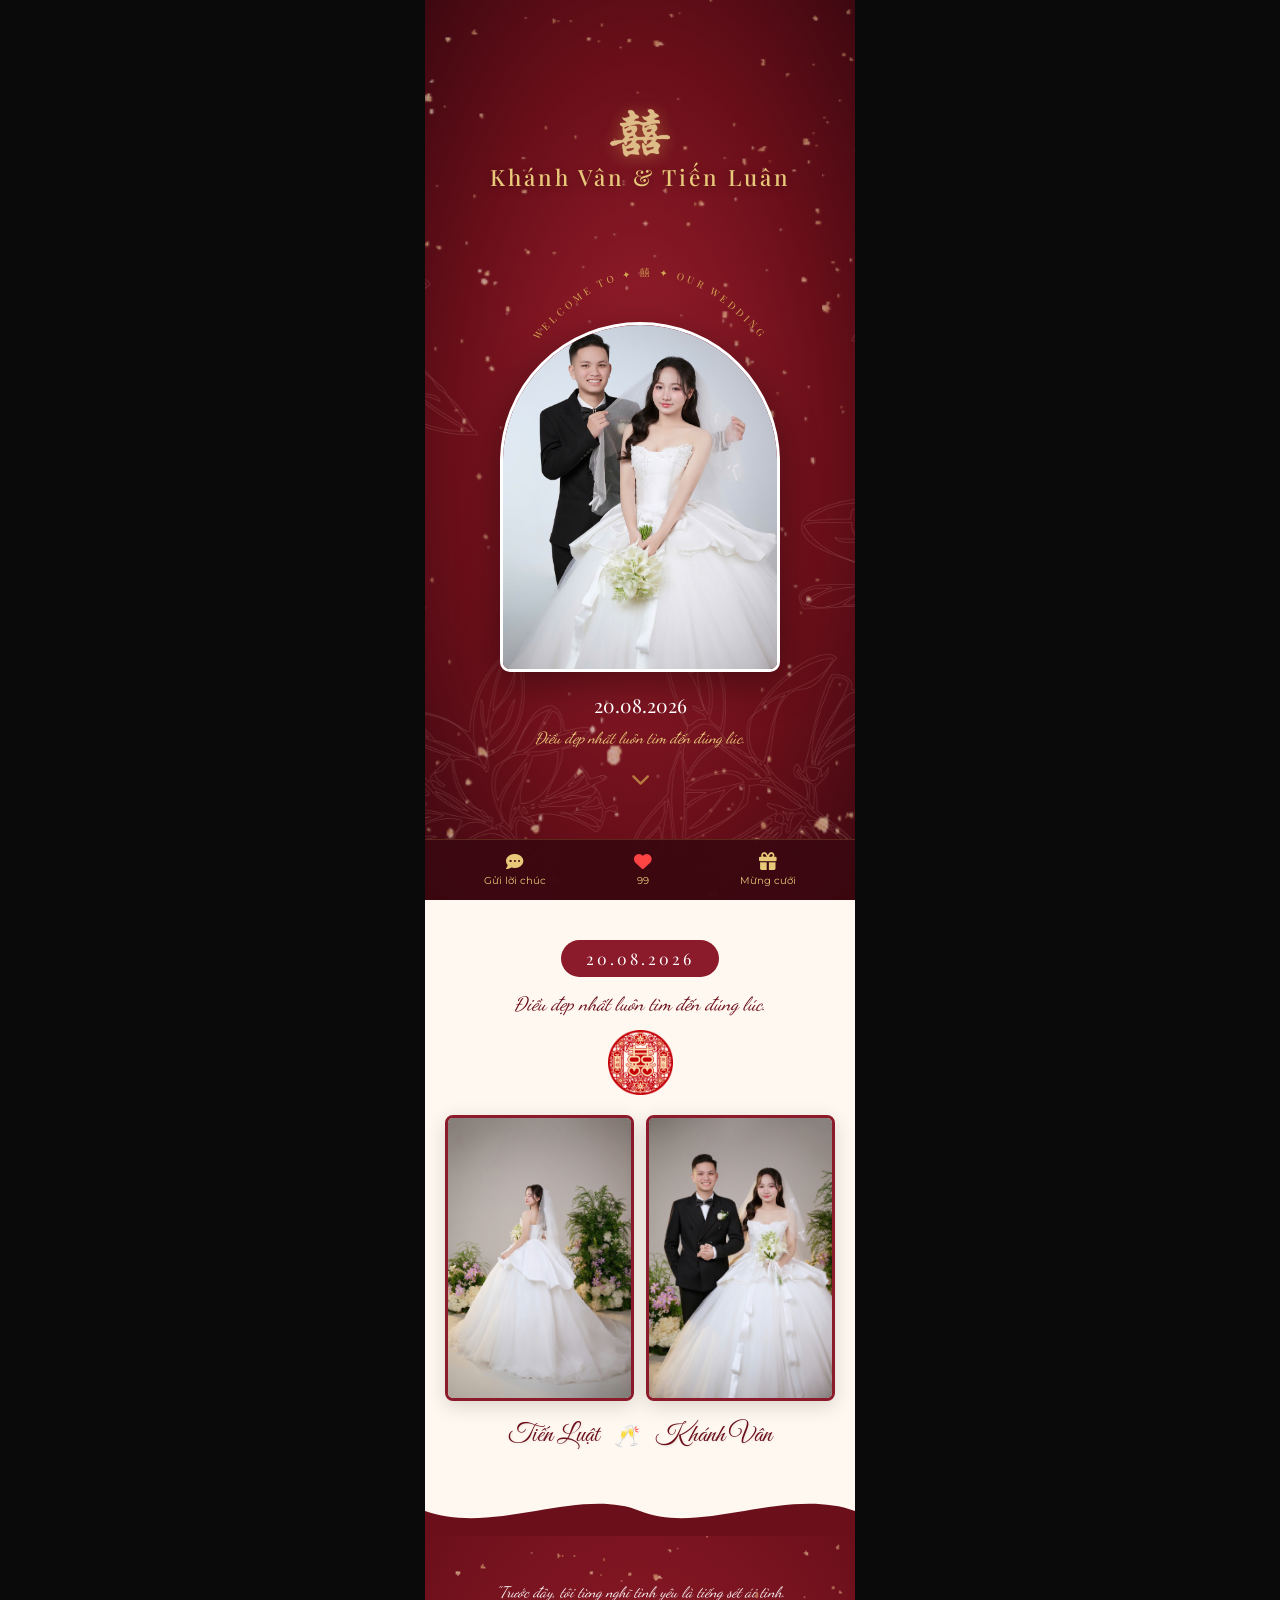
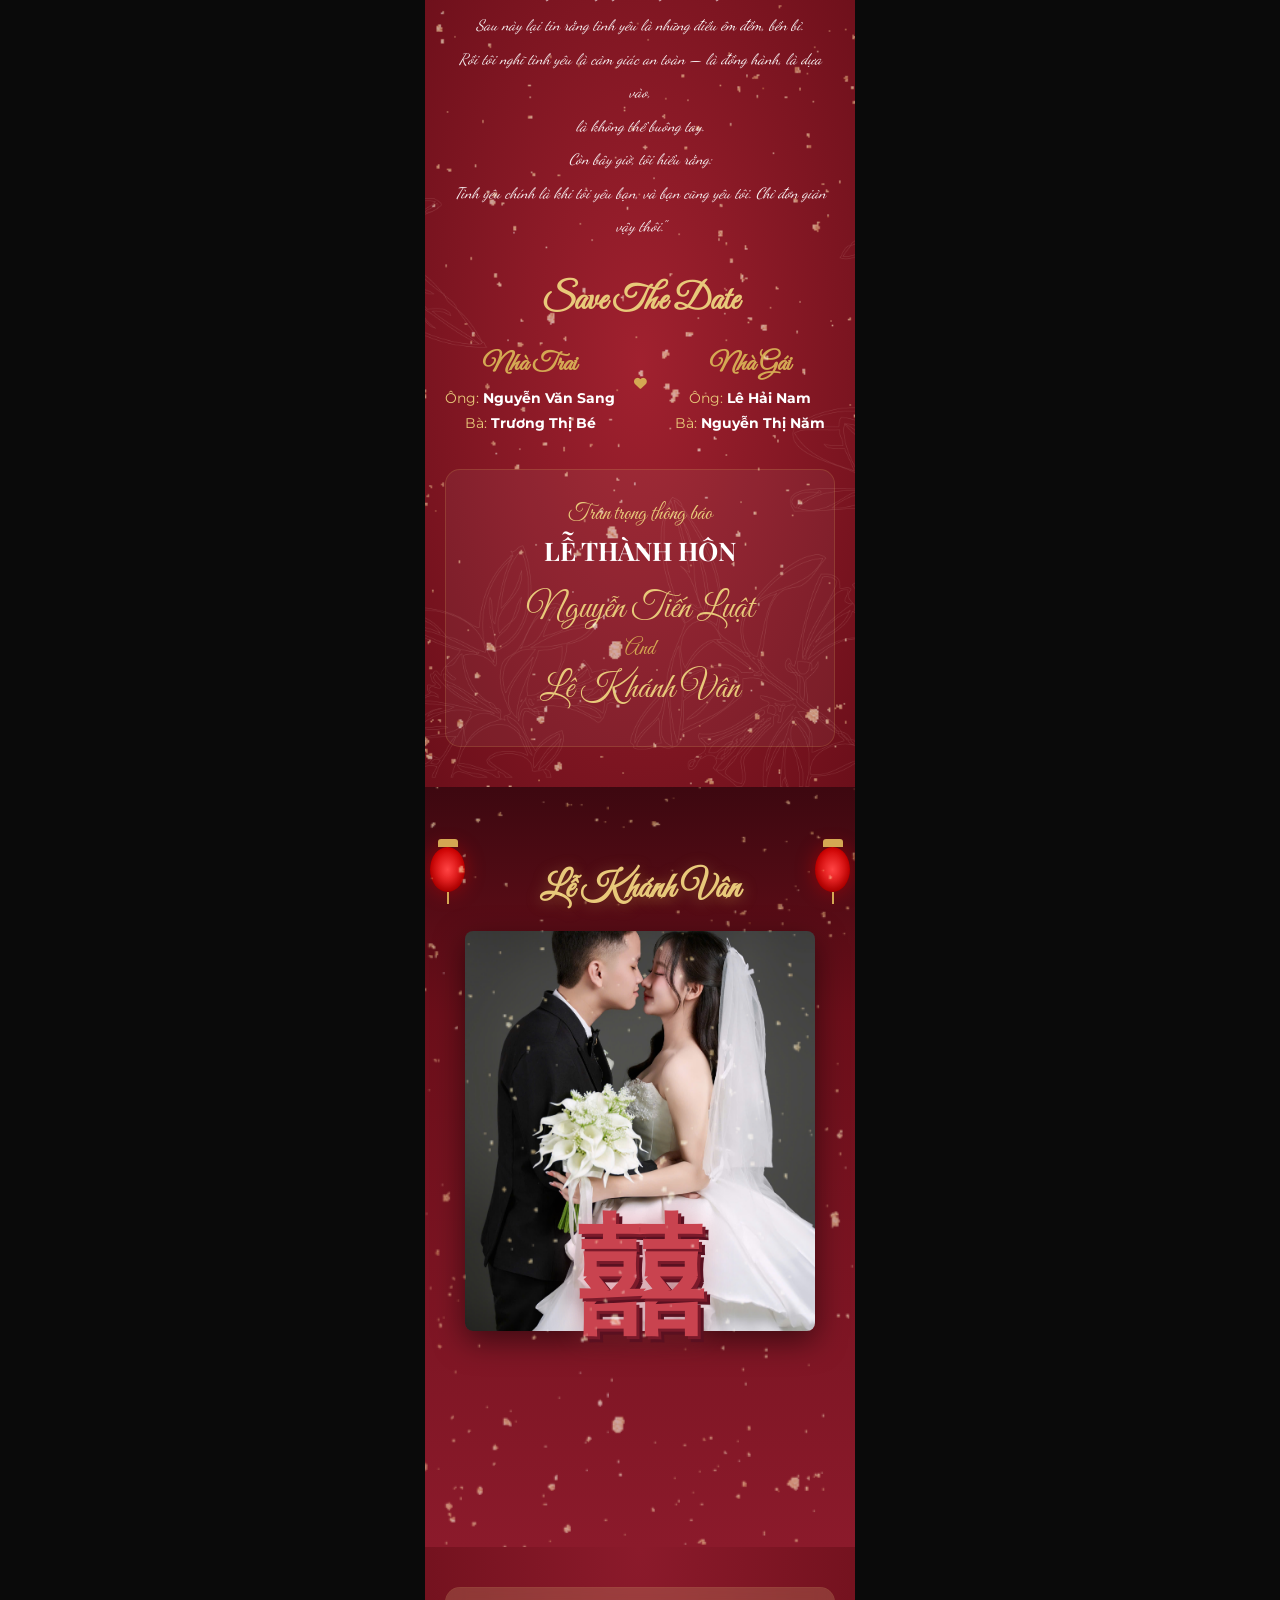
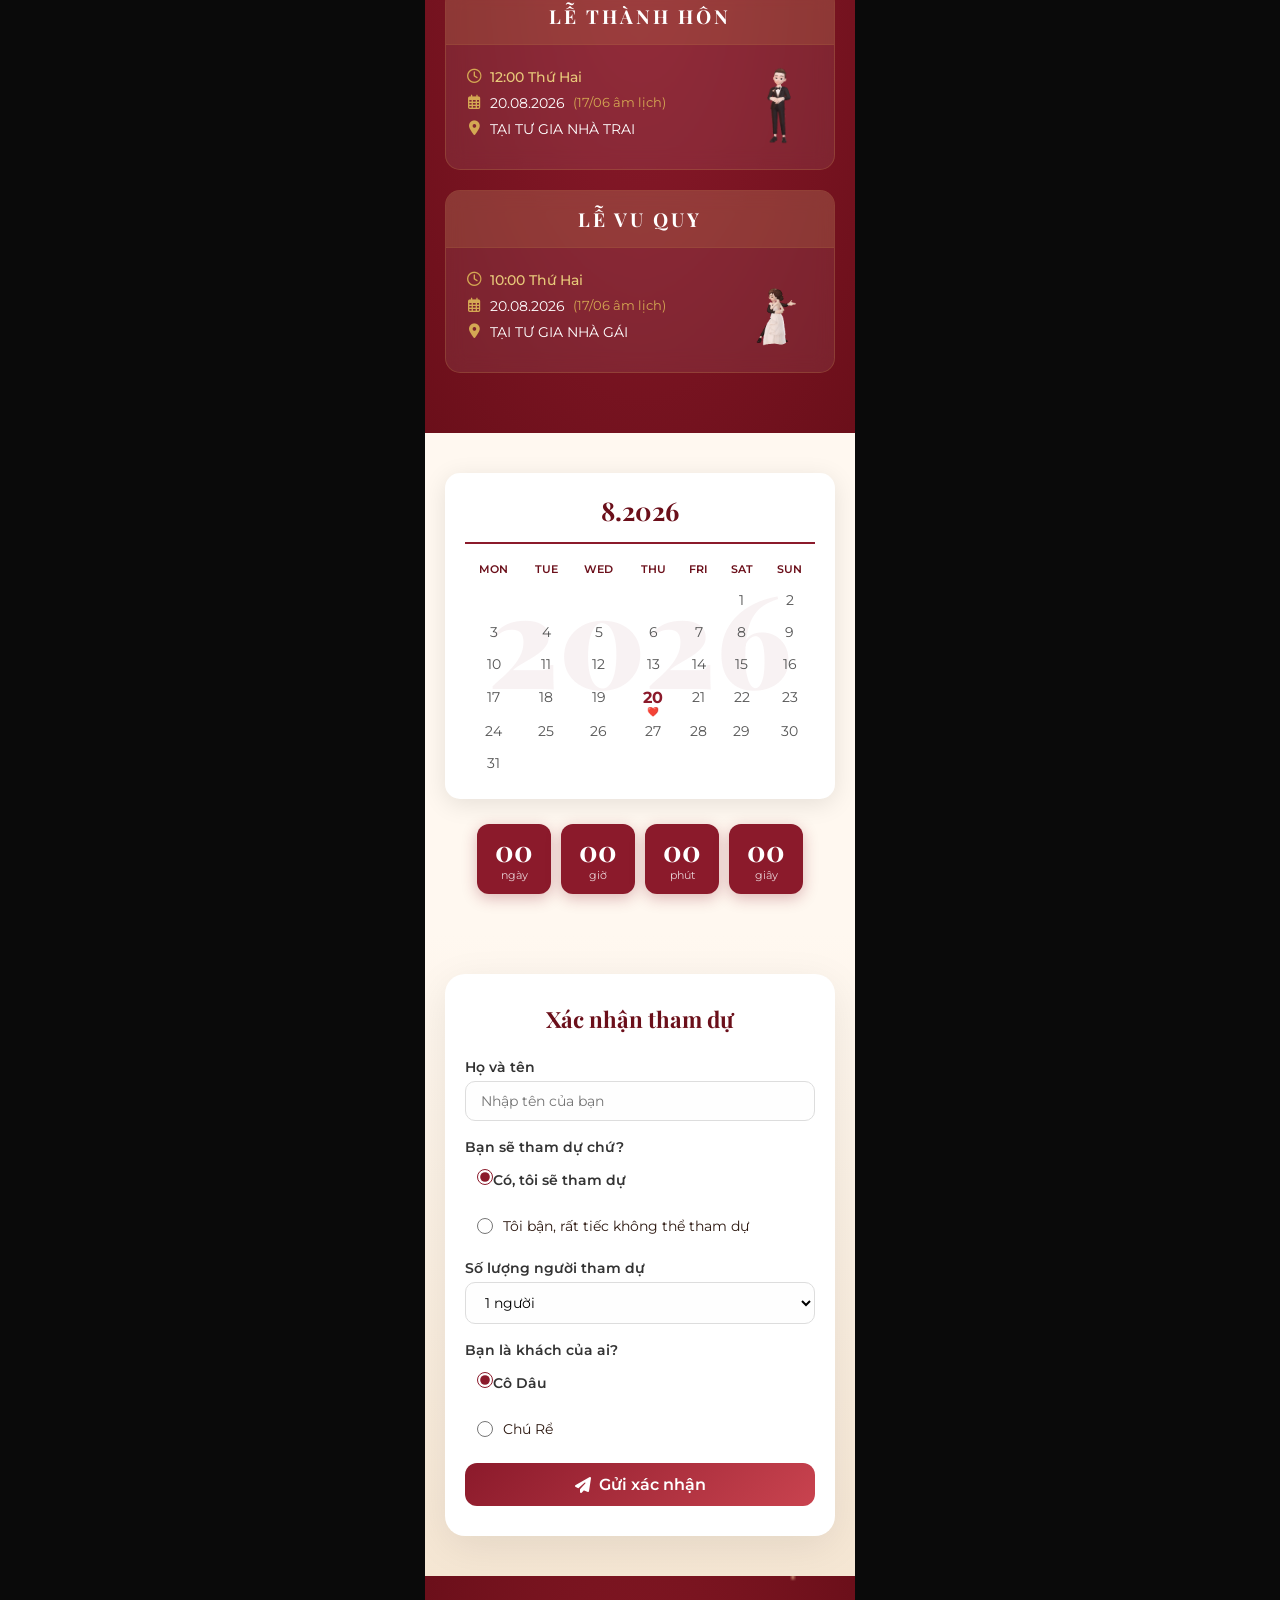
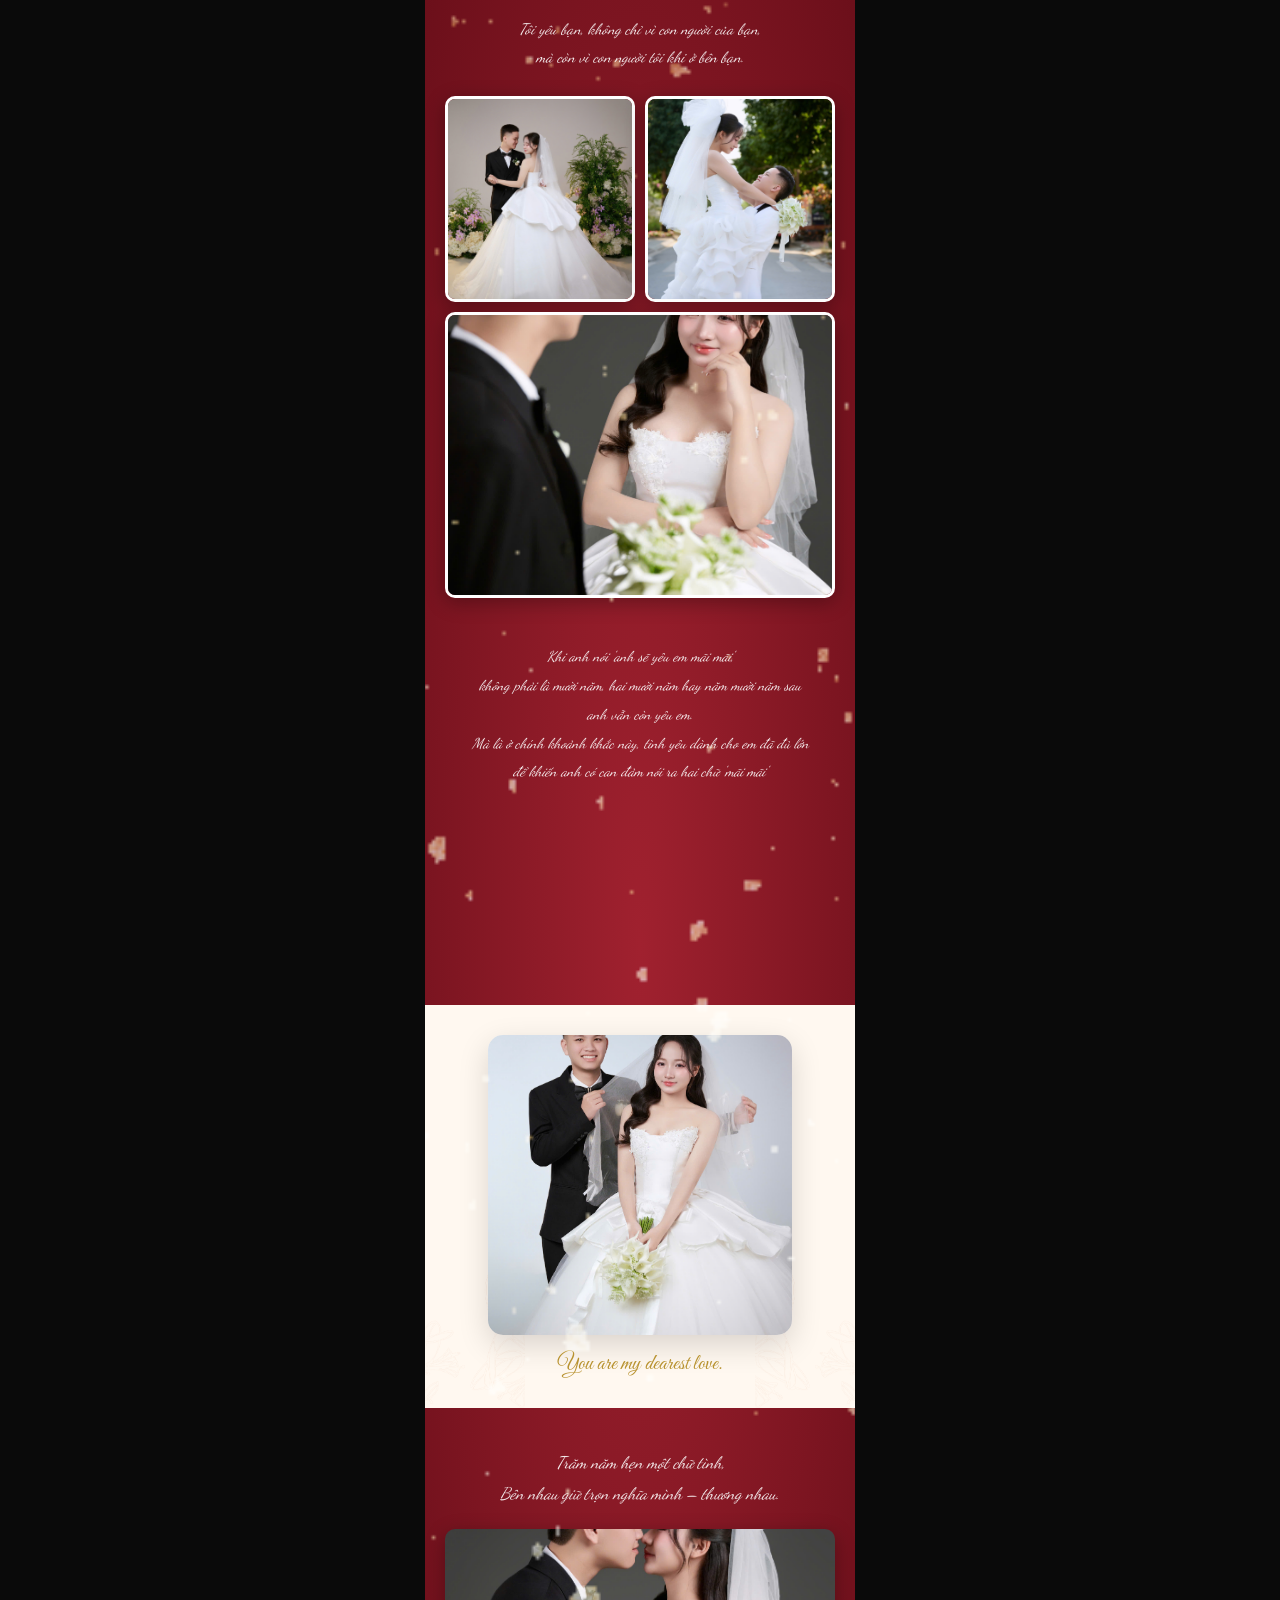
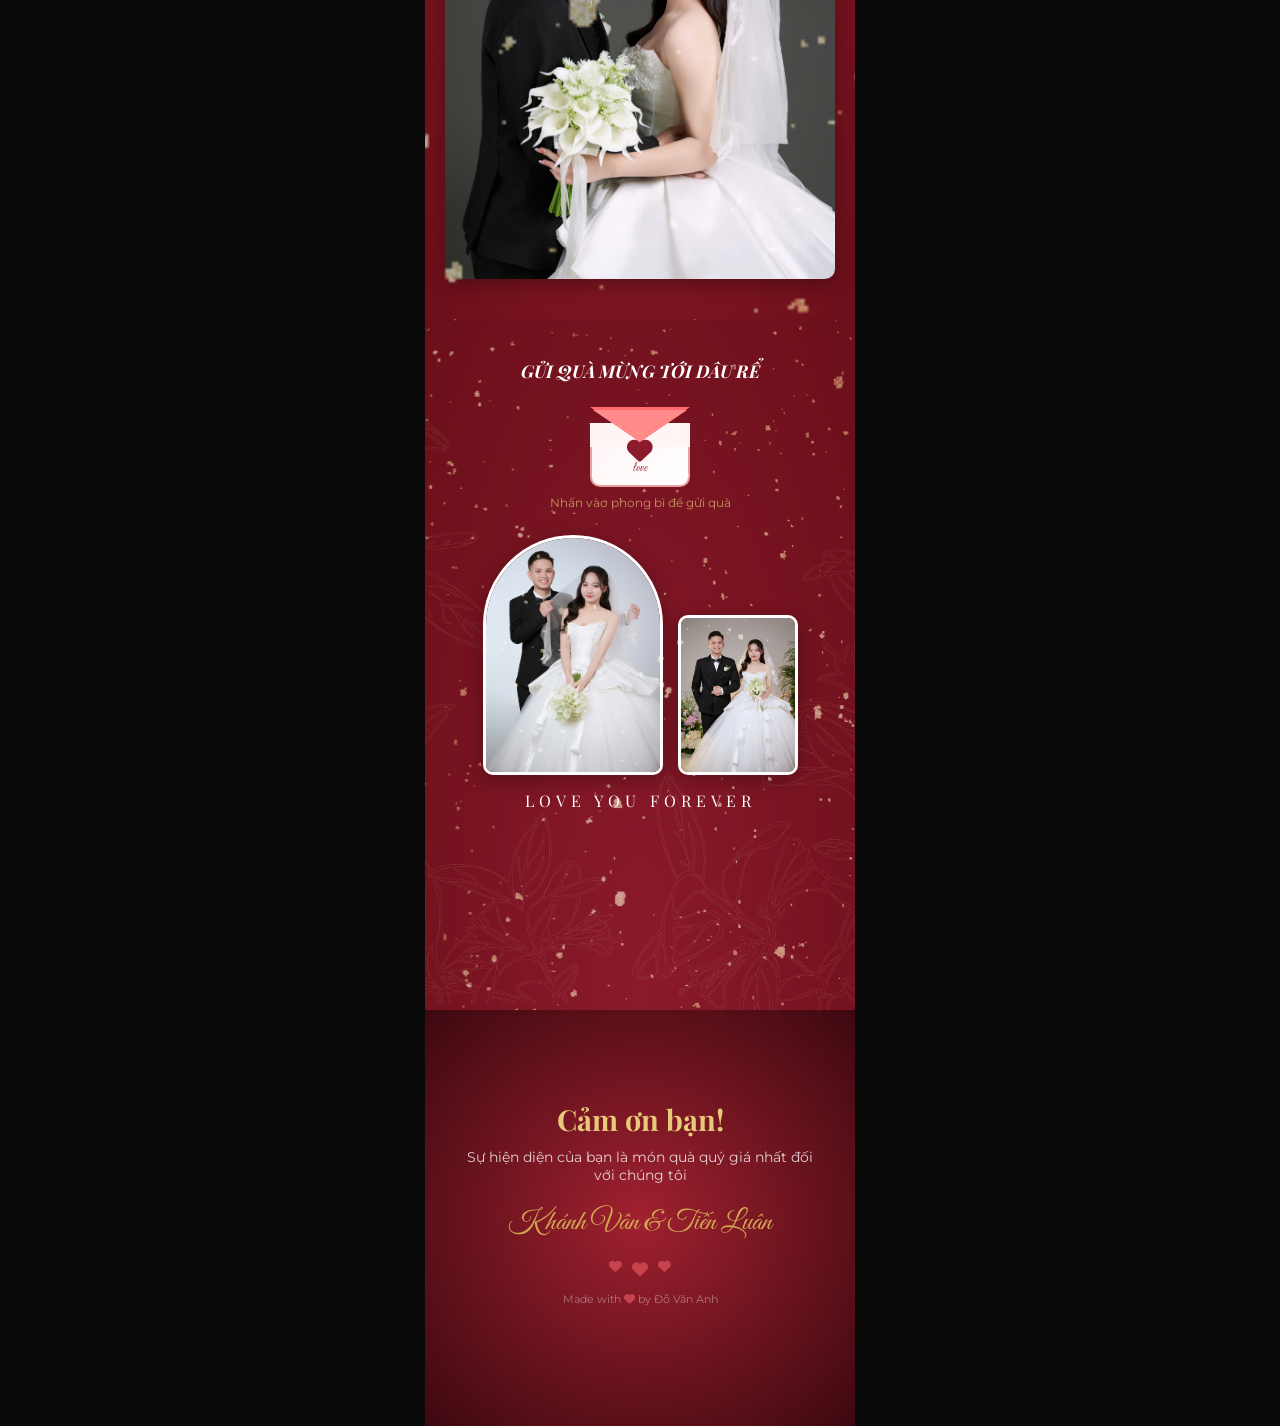
==== index.html @ 46479b36 "update mau moi" ====
<!DOCTYPE html>
<html lang="vi">
<head>
    <meta charset="UTF-8">
    <meta name="viewport" content="width=device-width, initial-scale=1.0, maximum-scale=1.0, user-scalable=no">
    <title>Thiệp Cưới Online - Khánh Vân & Tiến Luân | 20.08.2026</title>
    <meta name="description" content="Trân trọng kính mời bạn đến dự lễ cưới của Khánh Vân & Tiến Luân - 20.08.2026">
    
    <!-- Open Graph / Facebook, Zalo, Messenger -->
    <meta property="og:title" content="💒 Thiệp Cưới - Khánh Vân & Tiến Luân">
    <meta property="og:description" content="Trân trọng kính mời bạn đến dự lễ cưới của chúng tôi - 20.08.2026 ❤️">
    <meta property="og:image" content="https://anhazaz99.github.io/ThiepCuoiOnline/img/banner.jpg">
    <meta property="og:image:width" content="1200">
    <meta property="og:image:height" content="630">
    <meta property="og:type" content="website">
    <meta property="og:url" content="https://anhazaz99.github.io/ThiepCuoiOnline/">
    <meta property="og:locale" content="vi_VN">
    <meta property="og:site_name" content="Thiệp Cưới Online">
    <meta name="twitter:card" content="summary_large_image">
    <meta name="twitter:title" content="💒 Thiệp Cưới - Khánh Vân & Tiến Luân">
    <meta name="twitter:description" content="Trân trọng kính mời bạn đến dự lễ cưới của chúng tôi - 20.08.2026 ❤️">
    <meta name="twitter:image" content="https://anhazaz99.github.io/ThiepCuoiOnline/img/banner.jpg">
    <meta itemprop="name" content="💒 Thiệp Cưới - Khánh Vân & Tiến Luân">
    <meta itemprop="description" content="Trân trọng kính mời bạn đến dự lễ cưới của chúng tôi - 20.08.2026 ❤️">
    <meta itemprop="image" content="https://anhazaz99.github.io/ThiepCuoiOnline/img/banner.jpg">
    
    <!-- Google Fonts -->
    <link rel="preconnect" href="https://fonts.googleapis.com">
    <link rel="preconnect" href="https://fonts.gstatic.com" crossorigin>
    <link href="https://fonts.googleapis.com/css2?family=Great+Vibes&family=Playfair+Display:ital,wght@0,400;0,500;0,600;0,700;1,400&family=Montserrat:wght@300;400;500;600;700&family=Dancing+Script:wght@400;500;600;700&display=swap" rel="stylesheet">
    <link rel="stylesheet" href="https://cdnjs.cloudflare.com/ajax/libs/font-awesome/6.5.1/css/all.min.css">
    
    <link rel="stylesheet" href="style4.css">
</head>
<body>
    <!-- Snow / Gold Particles -->
    <div class="particles" id="particles"></div>
    <div class="floating-hearts" id="floatingHearts"></div>

    <!-- Live Wishes Stream -->
    <div class="wishes-stream" id="wishesStream">
        <button class="close-wishes" onclick="toggleWishesStream()"><i class="fas fa-times"></i></button>
        <div class="wishes-list" id="wishesList"></div>
    </div>

    <!-- ===== MAIN WRAPPER ===== -->
    <div class="invitation-wrapper">
        <div class="invitation-container" id="invitationContainer">

            <!-- ========== SECTION 1: COVER / HERO ========== -->
            <section class="section hero-section" id="heroSection">
                <!-- Real floral pattern background -->
                <img src="img/hoavan1.png" class="floral-bg floral-bg-hero" alt="">
                <!-- Snow overlay -->
                <img src="img/tuyetroi.gif" class="snow-gif-overlay" alt="">
                
                <div class="hero-content">
                    <!-- Chữ Hỷ vàng gold -->
                    <img src="img/chuhy1.png" class="hero-xi-icon" alt="囍">
                    <p class="couple-names-top">Khánh Vân & Tiến Luân</p>
                    
                    <div class="arch-frame">
                        <!-- Curved text around arch -->
                        <svg class="curved-text-svg" viewBox="0 0 300 180">
                            <defs>
                                <path id="curve" d="M 20,160 Q 150,5 280,160" fill="transparent"/>
                            </defs>
                            <text font-family="'Playfair Display', serif" font-size="11" fill="#D4A853" letter-spacing="4">
                                <textPath href="#curve" startOffset="50%" text-anchor="middle">
                                    WELCOME TO  ✦  囍  ✦  OUR WEDDING
                                </textPath>
                            </text>
                        </svg>
                        <div class="arch-photo">
                            <img src="img/anh1.jpg" alt="Ảnh cưới">
                        </div>
                    </div>
                    
                    <p class="wedding-date-hero">20.08.2026</p>
                    <p class="love-quote-hero"><em>Điều đẹp nhất luôn tìm đến đúng lúc.</em></p>
                    
                    <div class="scroll-indicator"><i class="fas fa-chevron-down"></i></div>
                </div>
            </section>

            <!-- ========== SECTION 2: PORTRAITS + DATE ========== -->
            <section class="section portraits-section">
                <div class="section-content">
                    <div class="date-badge">20.08.2026</div>
                    <p class="love-quote-section"><em>Điều đẹp nhất luôn tìm đến đúng lúc.</em></p>
                    
                    <!-- Chữ Hỷ trang trí -->
                    <div class="xi-icon-ornate">
                        <img src="img/chuhy2.png" class="chuhy-img" alt="囍">
                    </div>
                    
                    <div class="portrait-grid">
                        <div class="portrait-card">
                            <img src="img/anh3.jpg" alt="Chú rể">
                        </div>
                        <div class="portrait-card">
                            <img src="img/anh4.jpg" alt="Cô dâu">
                        </div>
                    </div>
                    
                    <div class="portrait-names">
                        <span class="portrait-name script-font">Tiến Luật</span>
                        <span class="wine-icon">🥂</span>
                        <span class="portrait-name script-font">Khánh Vân</span>
                    </div>
                </div>
                <!-- Wavy divider -->
                <div class="wave-divider">
                    <svg viewBox="0 0 500 80" preserveAspectRatio="none">
                        <path d="M0,40 C80,80 180,0 250,40 C320,80 420,0 500,40 L500,80 L0,80 Z" fill="#6B0F1A"/>
                    </svg>
                </div>
            </section>

            <!-- ========== SECTION 3: LOVE QUOTE + FAMILY ========== -->
            <section class="section family-section">
                <!-- Floral background -->
                <img src="img/hoavan1.png" class="floral-bg floral-bg-section" alt="">
                <!-- Snow overlay -->
                <img src="img/tuyetroi.gif" class="snow-gif-overlay" alt="">
                <div class="section-content">
                    <div class="love-quote-long">
                        <p>"Trước đây, tôi từng nghĩ tình yêu là tiếng sét ái tình.</p>
                        <p>Sau này lại tin rằng tình yêu là những điều êm đềm, bền bỉ.</p>
                        <p>Rồi tôi nghĩ tình yêu là cảm giác an toàn — là đồng hành, là dựa vào,</p>
                        <p>là không thể buông tay.</p>
                        <p>Còn bây giờ, tôi hiểu rằng:</p>
                        <p>Tình yêu chính là khi tôi yêu bạn, và bạn cũng yêu tôi. Chỉ đơn giản vậy thôi."</p>
                    </div>

                    <h3 class="save-the-date-title script-font">Save The Date</h3>
                    
                    <div class="family-info-row">
                        <div class="family-side">
                            <h4 class="family-heading script-font">Nhà Trai</h4>
                            <p class="parent-label">Ông: <strong>Nguyễn Văn Sang</strong></p>
                            <p class="parent-label">Bà: <strong>Trương Thị Bé</strong></p>
                        </div>
                        <div class="family-divider-icon"><i class="fas fa-heart"></i></div>
                        <div class="family-side">
                            <h4 class="family-heading script-font">Nhà Gái</h4>
                            <p class="parent-label">Ông: <strong>Lê Hải Nam</strong></p>
                            <p class="parent-label">Bà: <strong>Nguyễn Thị Năm</strong></p>
                        </div>
                    </div>
                    
                    <div class="announcement-card">
                        <p class="announce-text script-font">Trân trọng thông báo</p>
                        <h2 class="announce-title">LỄ THÀNH HÔN</h2>
                        <p class="groom-name-announce script-font">Nguyễn Tiến Luật</p>
                        <p class="and-text script-font">And</p>
                        <p class="bride-name-announce script-font">Lê Khánh Vân</p>
                    </div>
                </div>
            </section>

            <!-- ========== SECTION 4: LỄ KHÁNH VÂN ========== -->
            <section class="section ceremony-section">
                <img src="img/tuyetroi.gif" class="snow-gif-overlay" alt="">
                <div class="section-content">
                    <h2 class="ceremony-title script-font">Lễ Khánh Vân</h2>
                    <div class="ceremony-photo-wrapper">
                        <img src="img/anh2.jpg" alt="Ảnh cưới" class="ceremony-photo">
                        <div class="xi-3d">囍</div>
                    </div>
                    <div class="lantern lantern-left"><div class="lantern-body"></div></div>
                    <div class="lantern lantern-right"><div class="lantern-body"></div></div>
                </div>
            </section>

            <!-- ========== SECTION 5: EVENTS ========== -->
            <section class="section events-section">
                <div class="section-content">
                    <div class="event-card">
                        <div class="event-header"><h3 class="event-title">LỄ THÀNH HÔN</h3></div>
                        <div class="event-body">
                            <div class="event-info">
                                <p class="event-time"><i class="far fa-clock"></i> 12:00 Thứ Hai</p>
                                <p class="event-date"><i class="far fa-calendar-alt"></i> 20.08.2026 <span class="lunar">(17/06 âm lịch)</span></p>
                                <p class="event-location"><i class="fas fa-map-marker-alt"></i> TẠI TƯ GIA NHÀ TRAI</p>
                            </div>
                            <div class="event-chibi"><img src="img/churechao.gif" class="chibi-gif" alt=""></div>
                        </div>
                    </div>
                    <div class="event-card">
                        <div class="event-header"><h3 class="event-title">LỄ VU QUY</h3></div>
                        <div class="event-body">
                            <div class="event-info">
                                <p class="event-time"><i class="far fa-clock"></i> 10:00 Thứ Hai</p>
                                <p class="event-date"><i class="far fa-calendar-alt"></i> 20.08.2026 <span class="lunar">(17/06 âm lịch)</span></p>
                                <p class="event-location"><i class="fas fa-map-marker-alt"></i> TẠI TƯ GIA NHÀ GÁI</p>
                            </div>
                            <div class="event-chibi"><img src="img/muabale.gif" class="chibi-gif" alt="">
                        </div>
                    </div>
                </div>
            </section>

            <!-- ========== SECTION 6: CALENDAR + COUNTDOWN ========== -->
            <section class="section calendar-section">
                <div class="section-content">
                    <div class="calendar-widget">
                        <div class="calendar-header"><span class="calendar-month">8.2026</span></div>
                        <div class="calendar-watermark">2026</div>
                        <table class="calendar-table">
                            <thead><tr><th>MON</th><th>TUE</th><th>WED</th><th>THU</th><th>FRI</th><th>SAT</th><th>SUN</th></tr></thead>
                            <tbody id="calendarBody"></tbody>
                        </table>
                    </div>
                    <div class="countdown-timer" id="countdownTimer">
                        <div class="countdown-item"><span class="countdown-number" id="days">00</span><span class="countdown-label">ngày</span></div>
                        <div class="countdown-item"><span class="countdown-number" id="hours">00</span><span class="countdown-label">giờ</span></div>
                        <div class="countdown-item"><span class="countdown-number" id="minutes">00</span><span class="countdown-label">phút</span></div>
                        <div class="countdown-item"><span class="countdown-number" id="seconds">00</span><span class="countdown-label">giây</span></div>
                    </div>
                </div>
            </section>

            <!-- ========== SECTION 7: RSVP ========== -->
            <section class="section rsvp-section">
                <div class="section-content">
                    <div class="rsvp-card">
                        <h3 class="rsvp-title">Xác nhận tham dự</h3>
                        <form class="rsvp-form" id="rsvpForm">
                            <div class="form-group">
                                <label for="guestName">Họ và tên</label>
                                <input type="text" id="guestName" name="guestName" placeholder="Nhập tên của bạn" required>
                            </div>
                            <div class="form-group">
                                <label>Bạn sẽ tham dự chứ?</label>
                                <div class="radio-group">
                                    <label class="radio-option"><input type="radio" name="attendance" value="yes" checked><span>Có, tôi sẽ tham dự</span></label>
                                    <label class="radio-option"><input type="radio" name="attendance" value="no"><span>Tôi bận, rất tiếc không thể tham dự</span></label>
                                </div>
                            </div>
                            <div class="form-group">
                                <label for="numGuests">Số lượng người tham dự</label>
                                <select id="numGuests" name="numGuests">
                                    <option value="1">1 người</option><option value="2">2 người</option><option value="3">3 người</option><option value="4">4 người</option><option value="5">5 người</option>
                                </select>
                            </div>
                            <div class="form-group">
                                <label>Bạn là khách của ai?</label>
                                <div class="radio-group">
                                    <label class="radio-option"><input type="radio" name="guestOf" value="bride" checked><span>Cô Dâu</span></label>
                                    <label class="radio-option"><input type="radio" name="guestOf" value="groom"><span>Chú Rể</span></label>
                                </div>
                            </div>
                            <button type="submit" class="rsvp-submit-btn"><i class="fas fa-paper-plane"></i> Gửi xác nhận</button>
                        </form>
                    </div>
                </div>
            </section>

            <!-- ========== SECTION 8: GALLERY + LOVE QUOTES ========== -->
            <section class="section gallery-section">
                <img src="img/tuyetroi.gif" class="snow-gif-overlay" alt="">
                <div class="section-content">
                    <p class="gallery-quote-top">Tôi yêu bạn, không chỉ vì con người của bạn,<br>mà còn vì con người tôi khi ở bên bạn.</p>
                    
                    <div class="gallery-grid">
                        <div class="gallery-item small"><img src="img/anh5.jpg" alt="Ảnh cưới"></div>
                        <div class="gallery-item small"><img src="img/anh6.jpg" alt="Ảnh cưới"></div>
                        <div class="gallery-item large"><img src="img/anh7.jpg" alt="Ảnh cưới"></div>
                    </div>
                    
                    <div class="love-story-quote">
                        <p>Khi anh nói 'anh sẽ yêu em mãi mãi',</p>
                        <p>không phải là mười năm, hai mười năm hay năm mười năm sau</p>
                        <p>anh vẫn còn yêu em.</p>
                        <p>Mà là ở chính khoảnh khắc này, tình yêu dành cho em đã đủ lớn</p>
                        <p>để khiến anh có can đảm nói ra hai chữ 'mãi mãi'</p>
                    </div>
                </div>
                
                <!-- Dearest love section with floral borders -->
                <div class="dearest-love-section">
                    <img src="img/hoavan2.png" class="floral-side-img floral-side-left" alt="">
                    <img src="img/hoavan2.png" class="floral-side-img floral-side-right" alt="">
                    <div class="dearest-photo">
                        <img src="img/anh1.jpg" alt="Ảnh cưới">
                    </div>
                    <p class="dearest-text script-font">You are my dearest love.</p>
                </div>
                
                <div class="section-content">
                    <p class="gallery-quote-bottom">Trăm năm hẹn một chữ tình,<br>Bên nhau giữ trọn nghĩa mình – thương nhau.</p>
                    <div class="gallery-item-full">
                        <img src="img/anh2.jpg" alt="Ảnh cưới">
                    </div>
                </div>
            </section>

            <!-- ========== SECTION 9: GIFT (Clickable Envelope) ========== -->
            <section class="section gift-section">
                <img src="img/hoavan1.png" class="floral-bg floral-bg-section" alt="">
                <img src="img/tuyetroi.gif" class="snow-gif-overlay" alt="">
                <div class="section-content">
                    <h3 class="gift-title">GỬI QUÀ MỪNG TỚI DÂU RỂ</h3>
                    
                    <!-- Clickable envelope -->
                    <div class="gift-envelope-wrapper" id="envelopeWrapper" onclick="openEnvelope()">
                        <div class="envelope-container" id="envelopeContainer">
                            <div class="envelope-top"></div>
                            <div class="envelope-bottom">
                                <div class="envelope-heart">
                                    <i class="fas fa-heart"></i>
                                    <span class="love-label">love</span>
                                </div>
                            </div>
                        </div>
                        <p class="tap-hint">Nhấn vào phong bì để gửi quà</p>
                    </div>
                    
                    <!-- QR Code (hidden, shown on envelope click) -->
                    <div class="bank-section hidden" id="bankSection">
                        <div class="bank-info-tabs">
                            <button class="tab-btn active" onclick="showBankTab('groom')"><i class="fas fa-male"></i> Chú Rể</button>
                            <button class="tab-btn" onclick="showBankTab('bride')"><i class="fas fa-female"></i> Cô Dâu</button>
                        </div>
                        <div class="bank-info-content">
                            <div class="bank-card" id="groomBank">
                                <div class="qr-code"><img src="img/QR.png" alt="QR Code Chú Rể"></div>
                                <div class="bank-details">
                                    <p class="bank-name">MBBANK</p>
                                    <p class="account-number">84999918102007</p>
                                    <p class="account-holder">NGUYEN TIEN LUAT</p>
                                    <button class="copy-btn" onclick="copyToClipboard('84999918102007')"><i class="far fa-copy"></i> Sao chép STK</button>
                                </div>
                            </div>
                            <div class="bank-card hidden" id="brideBank">
                                <div class="qr-code"><img src="img/QR2.png" alt="QR Code Cô Dâu"></div>
                                <div class="bank-details">
                                    <p class="bank-name">MBBANK</p>
                                    <p class="account-number">2411200799</p>
                                    <p class="account-holder">LE KHANH VAN</p>
                                    <button class="copy-btn" onclick="copyToClipboard('2411200799')"><i class="far fa-copy"></i> Sao chép STK</button>
                                </div>
                            </div>
                        </div>
                    </div>

                    <div class="gift-couple-photos">
                        <div class="arch-photo-large"><img src="img/anh1.jpg" alt="Ảnh cưới"></div>
                        <div class="arch-photo-small"><img src="img/anh4.jpg" alt="Cô dâu"></div>
                    </div>
                    <p class="love-you-forever">LOVE YOU FOREVER</p>
                </div>
            </section>

            <!-- ========== SECTION 10: THANK YOU ========== -->
            <section class="section thankyou-section">
                <div class="section-content">
                    <div class="thankyou-message">
                        <h3>Cảm ơn bạn!</h3>
                        <p>Sự hiện diện của bạn là món quà quý giá nhất đối với chúng tôi</p>
                        <div class="couple-signature"><span class="signature script-font">Khánh Vân & Tiến Luân</span></div>
                    </div>
                    <div class="footer-hearts"><i class="fas fa-heart"></i><i class="fas fa-heart"></i><i class="fas fa-heart"></i></div>
                    <p class="made-with">Made with <i class="fas fa-heart"></i> by Đỗ Văn Anh</p>
                </div>
            </section>

        </div>
    </div>

    <!-- Bottom Action Bar -->
    <div class="bottom-bar">
        <button class="action-btn" onclick="openWishModal()"><i class="fas fa-comment-dots"></i><span>Gửi lời chúc</span></button>
        <button class="action-btn heart-btn" onclick="sendHeart()"><i class="fas fa-heart"></i><span id="heartCount">99</span></button>
        <button class="action-btn" onclick="scrollToGift()"><i class="fas fa-gift"></i><span>Mừng cưới</span></button>
    </div>

    <!-- Wish Modal -->
    <div class="modal" id="wishModal">
        <div class="modal-overlay" onclick="closeWishModal()"></div>
        <div class="modal-content">
            <div class="modal-header"><h4>💌 Gửi lời chúc</h4><button class="close-modal" onclick="closeWishModal()"><i class="fas fa-times"></i></button></div>
            <div class="modal-body">
                <input type="text" id="wishName" placeholder="Tên của bạn">
                <textarea id="wishMessage" placeholder="Lời chúc của bạn..." rows="4"></textarea>
            </div>
            <div class="modal-footer"><button class="submit-wish-btn" onclick="submitWish()"><i class="fas fa-paper-plane"></i> Gửi lời chúc</button></div>
        </div>
    </div>

    <!-- Toast -->
    <div class="toast" id="toast"><i class="fas fa-check-circle"></i><span id="toastMessage">Thành công!</span></div>

    <script src="script4.js"></script>
</body>
</html>
---- style4.css ----
/* ============================================
   THIỆP CƯỚI MẪU 4 - RED & GOLD TRADITIONAL
   Full Design with Floral Patterns, Animations
   ============================================ */

/* ===== CSS VARIABLES ===== */
:root {
    --red-dark: #6B0F1A;
    --red-main: #8B1A2B;
    --red-medium: #A0212F;
    --red-light: #C9434F;
    --gold: #D4A853;
    --gold-light: #E8C97A;
    --gold-dark: #B8922F;
    --white: #FFFFFF;
    --cream: #FFF8F0;
    --text-dark: #2C1810;
    --text-light: #F5E6D3;
    --font-script: 'Great Vibes', cursive;
    --font-display: 'Playfair Display', serif;
    --font-body: 'Montserrat', sans-serif;
    --font-dancing: 'Dancing Script', cursive;
}

/* ===== RESET ===== */
*, *::before, *::after { margin: 0; padding: 0; box-sizing: border-box; }
html { scroll-behavior: smooth; -webkit-overflow-scrolling: touch; }
body {
    font-family: var(--font-body);
    background: #0a0a0a;
    color: var(--white);
    overflow-x: hidden;
    -webkit-font-smoothing: antialiased;
}

.script-font { font-family: var(--font-script); }

/* ===== WRAPPER ===== */
.invitation-wrapper {
    max-width: 430px;
    margin: 0 auto;
    position: relative;
    min-height: 100vh;
    overflow-x: hidden;
}

/* ===== PARTICLES / SNOW ===== */
.particles {
    position: fixed;
    top: 0; left: 0;
    width: 100%; height: 100%;
    pointer-events: none;
    z-index: 10;
}

.particle {
    position: absolute;
    border-radius: 50%;
    opacity: 0;
    pointer-events: none;
}

.particle.gold {
    background: var(--gold);
    animation: sparkle 3s ease-in-out infinite;
}

.particle.snow {
    background: rgba(255, 255, 255, 0.8);
    animation: snowFall linear infinite;
}

@keyframes sparkle {
    0% { opacity: 0; transform: translateY(0) scale(0); }
    50% { opacity: 1; transform: translateY(-30px) scale(1); }
    100% { opacity: 0; transform: translateY(-60px) scale(0); }
}

@keyframes snowFall {
    0% { opacity: 1; transform: translateY(-10px) translateX(0) rotate(0deg); }
    25% { transform: translateY(25vh) translateX(15px) rotate(90deg); }
    50% { transform: translateY(50vh) translateX(-10px) rotate(180deg); opacity: 0.8; }
    75% { transform: translateY(75vh) translateX(20px) rotate(270deg); }
    100% { opacity: 0; transform: translateY(105vh) translateX(-5px) rotate(360deg); }
}

/* Floating Hearts */
.floating-hearts {
    position: fixed;
    top: 0; left: 0;
    width: 100%; height: 100%;
    pointer-events: none;
    z-index: 100;
}

.floating-heart {
    position: absolute;
    animation: floatUp 3s ease-out forwards;
}

@keyframes floatUp {
    0% { opacity: 1; transform: translateY(0) scale(1) rotate(0deg); }
    50% { opacity: 0.8; transform: translateY(-200px) scale(1.2) rotate(15deg); }
    100% { opacity: 0; transform: translateY(-400px) scale(0.5) rotate(-15deg); }
}

/* Confetti */
.confetti {
    position: fixed;
    top: -10px;
    z-index: 9;
    pointer-events: none;
    animation: confettiFall 4s linear forwards;
}

@keyframes confettiFall {
    0% { transform: translateY(0) rotate(0deg); opacity: 1; }
    100% { transform: translateY(100vh) rotate(720deg); opacity: 0; }
}

/* ===== SECTION BASE ===== */
.section {
    position: relative;
    width: 100%;
    overflow: hidden;
    opacity: 0;
    transform: translateY(30px);
    transition: all 0.8s cubic-bezier(0.25, 0.46, 0.45, 0.94);
}

.section.visible { opacity: 1; transform: translateY(0); }
.section-content { padding: 40px 20px; position: relative; z-index: 2; }

/* =============================================
   REAL IMAGE-BASED DECORATIONS
   ============================================= */

/* Floral background image overlay */
.floral-bg {
    position: absolute;
    top: 0; left: 0;
    width: 100%; height: 100%;
    object-fit: cover;
    pointer-events: none;
    z-index: 1;
    opacity: 0.35;
    mix-blend-mode: screen;
}

.floral-bg-hero {
    opacity: 0.3;
}

.floral-bg-section {
    opacity: 0.2;
}

/* Snow GIF overlay */
.snow-gif-overlay {
    position: absolute;
    top: 0; left: 0;
    width: 100%; height: 100%;
    object-fit: cover;
    pointer-events: none;
    z-index: 4;
    opacity: 0.6;
    mix-blend-mode: screen;
}

/* Wave divider between sections */
.wave-divider {
    position: relative;
    margin-top: -5px;
    z-index: 10;
    line-height: 0;
}

.wave-divider svg {
    width: 100%;
    height: 50px;
    display: block;
}

/* Hero Xi (囍) icon */
.hero-xi-icon {
    width: 60px;
    height: auto;
    display: block;
    margin: 0 auto 5px;
    opacity: 0.9;
    filter: drop-shadow(0 2px 8px rgba(212, 168, 83, 0.5));
    animation: xiFloat 3s ease-in-out infinite;
}

@keyframes xiFloat {
    0%, 100% { transform: translateY(0) scale(1); }
    50% { transform: translateY(-5px) scale(1.05); }
}

/* Chibi GIF in events */
.chibi-gif {
    width: 80px;
    height: 80px;
    object-fit: contain;
}

/* Chuhy image in portraits */
.chuhy-img {
    width: 100%;
    height: 100%;
    object-fit: contain;
}

/* Floral side images for dearest section */
.floral-side-img {
    position: absolute;
    top: 0;
    width: 100px;
    height: 100%;
    object-fit: cover;
    pointer-events: none;
    z-index: 1;
    opacity: 0.4;
}

.floral-side-left { left: 0; }
.floral-side-right { right: 0; transform: scaleX(-1); }

/* =============================================
   TEXT ANIMATIONS
   ============================================= */
@keyframes fadeInUp {
    from { opacity: 0; transform: translateY(25px); }
    to { opacity: 1; transform: translateY(0); }
}

@keyframes goldGlow {
    0%, 100% { text-shadow: 0 0 10px rgba(212, 168, 83, 0.3); }
    50% { text-shadow: 0 0 25px rgba(212, 168, 83, 0.6), 0 0 40px rgba(212, 168, 83, 0.2); }
}

@keyframes textReveal {
    from { opacity: 0; letter-spacing: 15px; filter: blur(4px); }
    to { opacity: 1; letter-spacing: inherit; filter: blur(0); }
}

@keyframes fadeInScale {
    from { opacity: 0; transform: scale(0.8); }
    to { opacity: 1; transform: scale(1); }
}

.section.visible .couple-names-top {
    animation: fadeInUp 0.8s ease-out 0.2s both;
}

.section.visible .wedding-date-hero {
    animation: textReveal 1s ease-out 0.6s both;
}

.section.visible .love-quote-hero {
    animation: fadeInUp 0.8s ease-out 0.8s both;
}

.section.visible .ceremony-title {
    animation: goldGlow 3s ease-in-out infinite, fadeInUp 0.8s ease-out both;
}

.section.visible .save-the-date-title {
    animation: goldGlow 3s ease-in-out infinite, fadeInUp 0.8s ease-out 0.3s both;
}

.section.visible .announce-title {
    animation: textReveal 1.2s ease-out 0.5s both;
}

.section.visible .groom-name-announce,
.section.visible .bride-name-announce {
    animation: fadeInScale 0.8s ease-out both;
}

.section.visible .groom-name-announce { animation-delay: 0.7s; }
.section.visible .bride-name-announce { animation-delay: 1.1s; }
.section.visible .and-text { animation: fadeInScale 0.6s ease-out 0.9s both; }

.section.visible .gallery-quote-top,
.section.visible .gallery-quote-bottom,
.section.visible .love-story-quote {
    animation: fadeInUp 0.8s ease-out 0.3s both;
}

.section.visible .dearest-text {
    animation: goldGlow 3s ease-in-out infinite, fadeInUp 0.8s ease-out 0.5s both;
}

.section.visible .gift-title {
    animation: textReveal 1s ease-out 0.3s both;
}

.section.visible .love-you-forever {
    animation: goldGlow 3s ease-in-out infinite;
}

/* Remove old SVG background patterns since we use real images now */
.family-section::before,
.gift-section::before,
.hero-section::after {
    content: none;
}

/* Wavy/curved section transitions - REMOVE old clip-path */
.family-section {
    margin-top: 0;
    padding-top: 0;
}

/* =============================================
   SECTION 1: HERO / COVER
   ============================================= */
.hero-section {
    min-height: 100vh;
    display: flex;
    align-items: center;
    justify-content: center;
    background: radial-gradient(ellipse at center, var(--red-medium) 0%, var(--red-dark) 60%, #3D0810 100%);
    opacity: 1 !important;
    transform: none !important;
    position: relative;
}

.hero-content {
    text-align: center;
    padding: 30px 20px;
    z-index: 5;
    position: relative;
}

.couple-names-top {
    font-family: var(--font-display);
    font-size: 1.4rem;
    color: var(--gold-light);
    letter-spacing: 3px;
    margin-bottom: 10px;
    text-shadow: 0 2px 10px rgba(0,0,0,0.3);
    font-weight: 500;
}

/* Curved text SVG */
.curved-text-svg {
    width: 300px;
    height: 160px;
    display: block;
    margin: 0 auto -40px;
    position: relative;
    z-index: 6;
}

.arch-frame {
    position: relative;
    width: 280px;
    margin: 0 auto 20px;
}

.arch-photo {
    width: 280px;
    height: 350px;
    border-radius: 140px 140px 10px 10px;
    overflow: hidden;
    border: 3px solid var(--white);
    box-shadow: 0 10px 40px rgba(0, 0, 0, 0.4);
    margin: 0 auto;
}

.arch-photo img { width: 100%; height: 100%; object-fit: cover; }

.wedding-date-hero {
    font-family: var(--font-display);
    font-size: 1.2rem;
    color: var(--white);
    letter-spacing: 4px;
    margin: 20px 0 10px;
}

.love-quote-hero {
    font-family: var(--font-dancing);
    font-size: 1rem;
    color: var(--gold-light);
    opacity: 0.9;
    margin-bottom: 20px;
}

.scroll-indicator {
    animation: bounce 2s infinite;
    color: var(--gold);
    font-size: 1.2rem;
    opacity: 0.7;
}

@keyframes bounce {
    0%, 100% { transform: translateY(0); }
    50% { transform: translateY(10px); }
}

/* =============================================
   SECTION 2: PORTRAITS
   ============================================= */
.portraits-section { background: var(--cream); color: var(--text-dark); }

.date-badge {
    background: var(--red-main);
    color: var(--white);
    padding: 8px 25px;
    border-radius: 25px;
    font-family: var(--font-display);
    font-size: 1rem;
    letter-spacing: 3px;
    margin: 0 auto 15px;
    display: block;
    width: fit-content;
}

.love-quote-section {
    font-family: var(--font-dancing);
    font-size: 1.2rem;
    color: var(--red-dark);
    text-align: center;
    margin-bottom: 15px;
}

/* Ornate Xi icon - now uses image */
.xi-icon-ornate {
    width: 65px;
    height: 65px;
    margin: 0 auto 20px;
    display: flex;
    align-items: center;
    justify-content: center;
    animation: fadeInScale 0.8s ease-out;
}

.portrait-grid {
    display: grid;
    grid-template-columns: 1fr 1fr;
    gap: 12px;
}

.portrait-card {
    border: 3px solid var(--red-main);
    border-radius: 8px;
    overflow: hidden;
    box-shadow: 0 5px 20px rgba(0,0,0,0.15);
    transition: transform 0.3s ease;
}

.portrait-card:hover { transform: scale(1.02); }
.portrait-card img { width: 100%; height: 280px; object-fit: cover; display: block; }

/* Names under portraits */
.portrait-names {
    display: flex;
    align-items: center;
    justify-content: center;
    gap: 15px;
    margin-top: 18px;
}

.portrait-name {
    font-size: 1.6rem;
    color: var(--red-dark);
    text-shadow: 1px 1px 3px rgba(0,0,0,0.08);
}

.wine-icon { font-size: 1.3rem; animation: fadeInScale 0.8s ease-out 0.5s both; }

/* =============================================
   SECTION 3: LOVE QUOTE + FAMILY
   ============================================= */
.family-section {
    background: radial-gradient(ellipse at center, var(--red-medium) 0%, var(--red-dark) 100%);
    position: relative;
}

.love-quote-long {
    text-align: center;
    font-family: var(--font-dancing);
    font-size: 0.95rem;
    line-height: 2.2;
    color: rgba(255,255,255,0.92);
    font-style: italic;
    margin-bottom: 35px;
    padding: 0 5px;
}

.save-the-date-title {
    text-align: center;
    font-size: 2.2rem;
    color: var(--gold-light);
    margin-bottom: 25px;
}

.family-info-row {
    display: flex;
    align-items: flex-start;
    justify-content: space-between;
    gap: 10px;
    margin-bottom: 30px;
}

.family-side { flex: 1; text-align: center; }

.family-heading {
    font-size: 1.6rem;
    color: var(--gold);
    margin-bottom: 8px;
}

.parent-label {
    font-size: 0.85rem;
    margin-bottom: 4px;
    color: var(--gold-light);
    line-height: 1.6;
}

.parent-label strong { color: var(--white); }

.family-divider-icon {
    width: 30px;
    display: flex;
    align-items: center;
    justify-content: center;
    color: var(--gold);
    font-size: 0.8rem;
    padding-top: 30px;
}

.announcement-card {
    text-align: center;
    padding: 30px 15px;
    background: rgba(255,255,255,0.05);
    border-radius: 15px;
    border: 1px solid rgba(212, 168, 83, 0.2);
}

.announce-text {
    font-size: 1.4rem;
    color: var(--gold-light);
    margin-bottom: 5px;
}

.announce-title {
    font-family: var(--font-display);
    font-size: 1.6rem;
    color: var(--white);
    letter-spacing: 5px;
    margin-bottom: 20px;
}

.groom-name-announce, .bride-name-announce {
    font-size: 2.2rem;
    color: var(--gold-light);
    margin-bottom: 5px;
}

.and-text { font-size: 1.3rem; color: var(--gold); margin-bottom: 5px; }

/* =============================================
   SECTION 4: CEREMONY
   ============================================= */
.ceremony-section {
    background: linear-gradient(180deg, #3D0810 0%, var(--red-dark) 30%, var(--red-main) 100%);
    padding: 0;
}

.ceremony-title {
    font-size: 2.2rem;
    color: var(--gold-light);
    text-align: center;
    padding-top: 40px;
    margin-bottom: 20px;
    text-shadow: 0 2px 15px rgba(212, 168, 83, 0.4);
}

.ceremony-photo-wrapper {
    position: relative;
    width: 100%;
    padding: 0 20px;
}

.ceremony-photo {
    width: 100%;
    height: 400px;
    object-fit: cover;
    border-radius: 8px;
    box-shadow: 0 10px 30px rgba(0, 0, 0, 0.5);
}

.xi-3d {
    position: absolute;
    bottom: -30px;
    left: 50%;
    transform: translateX(-50%);
    font-size: 8rem;
    color: var(--red-light);
    text-shadow:
        3px 3px 0 #7a1a2a,
        6px 6px 0 #5a1020,
        0 0 30px rgba(201, 67, 79, 0.5);
    z-index: 5;
    font-weight: bold;
    animation: xiPulse 3s ease-in-out infinite;
}

@keyframes xiPulse {
    0%, 100% { transform: translateX(-50%) scale(1); }
    50% { transform: translateX(-50%) scale(1.05); }
}

/* Lanterns */
.lantern { position: absolute; top: 60px; z-index: 3; }
.lantern-left { left: 5px; }
.lantern-right { right: 5px; }

.lantern-body {
    width: 35px;
    height: 45px;
    background: radial-gradient(ellipse, #ff4444 0%, #cc0000 70%, #990000 100%);
    border-radius: 50%;
    position: relative;
    box-shadow: 0 0 20px rgba(255, 0, 0, 0.4), inset 0 -5px 10px rgba(0,0,0,0.2);
    animation: lanternGlow 2s ease-in-out infinite alternate;
}

.lantern-body::before {
    content: '';
    position: absolute;
    top: -8px; left: 50%;
    transform: translateX(-50%);
    width: 20px; height: 8px;
    background: var(--gold);
    border-radius: 3px 3px 0 0;
}

.lantern-body::after {
    content: '';
    position: absolute;
    bottom: -12px; left: 50%;
    transform: translateX(-50%);
    width: 2px; height: 12px;
    background: var(--gold);
}

@keyframes lanternGlow {
    0% { box-shadow: 0 0 20px rgba(255, 0, 0, 0.4); }
    100% { box-shadow: 0 0 35px rgba(255, 0, 0, 0.7), 0 0 60px rgba(255, 0, 0, 0.2); }
}

/* Lantern swing */
.lantern-left { animation: lanternSwing 4s ease-in-out infinite; transform-origin: top center; }
.lantern-right { animation: lanternSwing 4s ease-in-out infinite 1s; transform-origin: top center; }

@keyframes lanternSwing {
    0%, 100% { transform: rotate(-5deg); }
    50% { transform: rotate(5deg); }
}

/* =============================================
   SECTION 5: EVENTS
   ============================================= */
.events-section {
    background: radial-gradient(ellipse at top, var(--red-main) 0%, var(--red-dark) 100%);
}

.event-card {
    background: rgba(255,255,255,0.08);
    border-radius: 15px;
    border: 1px solid rgba(212, 168, 83, 0.2);
    margin-bottom: 20px;
    overflow: hidden;
    backdrop-filter: blur(10px);
}

.event-header {
    background: rgba(212, 168, 83, 0.15);
    padding: 15px 20px;
    border-bottom: 1px solid rgba(212, 168, 83, 0.1);
}

.event-title {
    font-family: var(--font-display);
    font-size: 1.2rem;
    color: var(--white);
    letter-spacing: 3px;
    text-align: center;
}

.event-body {
    padding: 20px;
    display: flex;
    justify-content: space-between;
    align-items: center;
}

.event-info { flex: 1; }
.event-info p { margin-bottom: 8px; font-size: 0.9rem; display: flex; align-items: center; gap: 8px; }
.event-info i { color: var(--gold); width: 16px; text-align: center; }
.event-time { color: var(--gold-light); font-weight: 500; }
.lunar { color: var(--gold); font-size: 0.8rem; }
.event-chibi { opacity: 0.9; }

/* =============================================
   SECTION 6: CALENDAR + COUNTDOWN
   ============================================= */
.calendar-section { background: var(--cream); color: var(--text-dark); }

.calendar-widget {
    position: relative;
    background: var(--white);
    border-radius: 15px;
    padding: 20px;
    box-shadow: 0 5px 25px rgba(0,0,0,0.1);
    overflow: hidden;
    margin-bottom: 25px;
}

.calendar-header { text-align: center; padding-bottom: 15px; border-bottom: 2px solid var(--red-main); }

.calendar-month {
    font-family: var(--font-display);
    font-size: 1.6rem;
    font-weight: 700;
    color: var(--red-dark);
}

.calendar-watermark {
    position: absolute;
    top: 50%; left: 50%;
    transform: translate(-50%, -50%);
    font-size: 8rem;
    font-weight: 900;
    color: rgba(139, 26, 43, 0.06);
    font-family: var(--font-display);
    pointer-events: none;
}

.calendar-table { width: 100%; border-collapse: collapse; margin-top: 10px; position: relative; z-index: 1; }

.calendar-table th {
    padding: 8px 2px;
    font-size: 0.7rem;
    color: var(--red-dark);
    font-weight: 600;
}

.calendar-table td {
    padding: 8px 2px;
    text-align: center;
    font-size: 0.85rem;
    color: #555;
    position: relative;
}

.calendar-table td.today {
    color: var(--white);
    font-weight: 700;
}

.calendar-table td.today::before {
    content: '';
    position: absolute;
    top: 50%; left: 50%;
    transform: translate(-50%, -50%);
    width: 30px; height: 30px;
    background: var(--red-main);
    border-radius: 50%;
    z-index: -1;
}

.calendar-table td.wedding-day {
    color: var(--red-main);
    font-weight: 700;
    font-size: 1rem;
}

.calendar-table td.wedding-day::after {
    content: '❤️';
    position: absolute;
    bottom: -2px; left: 50%;
    transform: translateX(-50%);
    font-size: 0.6rem;
}

.countdown-timer { display: flex; justify-content: center; gap: 10px; }

.countdown-item {
    background: var(--red-main);
    color: var(--white);
    border-radius: 12px;
    padding: 12px 18px;
    text-align: center;
    min-width: 70px;
    box-shadow: 0 4px 15px rgba(139, 26, 43, 0.3);
}

.countdown-number {
    display: block;
    font-size: 1.8rem;
    font-weight: 700;
    font-family: var(--font-display);
    line-height: 1;
}

.countdown-label { display: block; font-size: 0.7rem; margin-top: 4px; opacity: 0.8; }

/* =============================================
   SECTION 7: RSVP
   ============================================= */
.rsvp-section { background: linear-gradient(180deg, var(--cream) 0%, #f5e6d3 100%); color: var(--text-dark); }

.rsvp-card {
    background: var(--white);
    border-radius: 20px;
    padding: 30px 20px;
    box-shadow: 0 10px 40px rgba(0,0,0,0.08);
}

.rsvp-title {
    font-family: var(--font-display);
    font-size: 1.4rem;
    text-align: center;
    color: var(--red-dark);
    margin-bottom: 25px;
    font-weight: 700;
}

.form-group { margin-bottom: 18px; }

.form-group label:first-child {
    display: block;
    font-size: 0.85rem;
    font-weight: 600;
    color: #333;
    margin-bottom: 6px;
}

.form-group input[type="text"],
.form-group select {
    width: 100%;
    padding: 10px 15px;
    border: 1.5px solid #ddd;
    border-radius: 10px;
    font-family: var(--font-body);
    font-size: 0.9rem;
    transition: border-color 0.3s;
    background: #fefefe;
}

.form-group input:focus, .form-group select:focus { outline: none; border-color: var(--red-main); }

.radio-group { display: flex; flex-direction: column; gap: 8px; }

.radio-option {
    display: flex;
    align-items: center;
    gap: 10px;
    cursor: pointer;
    font-size: 0.85rem;
    padding: 8px 12px;
    border-radius: 8px;
    transition: background 0.3s;
}

.radio-option:hover { background: rgba(139, 26, 43, 0.05); }
.radio-option input[type="radio"] { accent-color: var(--red-main); width: 16px; height: 16px; }

.rsvp-submit-btn {
    width: 100%;
    padding: 12px;
    background: linear-gradient(135deg, var(--red-main), var(--red-light));
    color: var(--white);
    border: none;
    border-radius: 12px;
    font-family: var(--font-body);
    font-size: 1rem;
    font-weight: 600;
    cursor: pointer;
    transition: all 0.3s;
    display: flex;
    align-items: center;
    justify-content: center;
    gap: 8px;
}

.rsvp-submit-btn:hover { transform: translateY(-2px); box-shadow: 0 5px 20px rgba(139, 26, 43, 0.4); }

/* =============================================
   SECTION 8: GALLERY
   ============================================= */
.gallery-section {
    background: radial-gradient(ellipse at center, var(--red-medium) 0%, var(--red-dark) 100%);
    position: relative;
}

.gallery-quote-top, .gallery-quote-bottom {
    text-align: center;
    font-size: 0.95rem;
    font-style: italic;
    color: rgba(255,255,255,0.9);
    margin-bottom: 25px;
    line-height: 1.8;
    font-family: var(--font-dancing);
}

.gallery-quote-bottom {
    margin-top: 0;
    margin-bottom: 20px;
    font-family: var(--font-dancing);
    font-size: 1.05rem;
}

.gallery-grid {
    display: grid;
    grid-template-columns: 1fr 1fr;
    gap: 10px;
    margin-bottom: 25px;
}

.gallery-item {
    border-radius: 10px;
    overflow: hidden;
    border: 3px solid var(--white);
    box-shadow: 0 5px 20px rgba(0,0,0,0.3);
    transition: transform 0.3s ease;
}

.gallery-item:hover { transform: scale(1.02); }
.gallery-item.small img { width: 100%; height: 200px; object-fit: cover; display: block; }
.gallery-item.large { grid-column: 1 / -1; }
.gallery-item.large img { width: 100%; height: 280px; object-fit: cover; display: block; }

.love-story-quote {
    text-align: center;
    padding: 20px 5px;
    font-size: 0.9rem;
    line-height: 2;
    color: rgba(255,255,255,0.9);
    font-style: italic;
    font-family: var(--font-dancing);
}

/* Dearest love section */
.dearest-love-section {
    background: var(--cream);
    padding: 30px 25px;
    position: relative;
    overflow: hidden;
}

.dearest-photo {
    width: 80%;
    margin: 0 auto 15px;
    border-radius: 15px;
    overflow: hidden;
    box-shadow: 0 10px 30px rgba(0,0,0,0.15);
    position: relative;
    z-index: 2;
}

.dearest-photo img { width: 100%; height: 300px; object-fit: cover; display: block; }

.dearest-text {
    text-align: center;
    font-size: 1.4rem;
    color: var(--gold-dark);
    position: relative;
    z-index: 2;
}

.gallery-item-full {
    border-radius: 10px;
    overflow: hidden;
    box-shadow: 0 5px 20px rgba(0,0,0,0.3);
}

.gallery-item-full img { width: 100%; height: 350px; object-fit: cover; display: block; }

/* =============================================
   SECTION 9: GIFT
   ============================================= */
.gift-section {
    background: radial-gradient(ellipse at bottom, var(--red-main) 0%, var(--red-dark) 100%);
    position: relative;
}

.gift-title {
    text-align: center;
    font-family: var(--font-display);
    font-size: 1.1rem;
    letter-spacing: 3px;
    color: var(--white);
    margin-bottom: 25px;
    font-style: italic;
}

/* Clickable Envelope */
.gift-envelope-wrapper {
    display: flex;
    flex-direction: column;
    align-items: center;
    margin-bottom: 25px;
    cursor: pointer;
    transition: transform 0.3s;
}

.gift-envelope-wrapper:hover { transform: scale(1.05); }

.envelope-container {
    width: 100px;
    height: 80px;
    position: relative;
    animation: envelopeBounce 2s ease-in-out infinite;
}

@keyframes envelopeBounce {
    0%, 100% { transform: translateY(0); }
    50% { transform: translateY(-8px); }
}

.envelope-bottom {
    width: 100px;
    height: 60px;
    background: linear-gradient(135deg, #fff5f5, var(--white));
    border-radius: 0 0 10px 10px;
    position: absolute;
    bottom: 0;
    border: 2px solid #e8a0a0;
    display: flex;
    align-items: center;
    justify-content: center;
}

.envelope-top {
    width: 100px;
    height: 40px;
    position: absolute;
    top: 0;
    z-index: 2;
    background: linear-gradient(180deg, transparent 0%, transparent 40%, #fff5f5 40%);
}

.envelope-top::before {
    content: '';
    position: absolute;
    top: 0; left: 0;
    width: 0; height: 0;
    border-left: 50px solid transparent;
    border-right: 50px solid transparent;
    border-top: 35px solid #ff6b6b;
}

.envelope-top::after {
    content: '';
    position: absolute;
    top: 3px; left: 3px;
    width: 0; height: 0;
    border-left: 47px solid transparent;
    border-right: 47px solid transparent;
    border-top: 32px solid #ff8a8a;
}

.envelope-heart {
    text-align: center;
    color: var(--red-main);
    position: relative;
    z-index: 3;
    animation: heartFloat 1.5s ease-in-out infinite;
}

.envelope-heart i { font-size: 1.6rem; display: block; }

.love-label {
    font-family: var(--font-script);
    font-size: 0.75rem;
    color: var(--red-main);
    display: block;
    margin-top: -3px;
}

@keyframes heartFloat {
    0%, 100% { transform: translateY(0); }
    50% { transform: translateY(-5px); }
}

.tap-hint {
    font-size: 0.75rem;
    color: var(--gold-light);
    opacity: 0.7;
    margin-top: 8px;
    animation: hintPulse 2s ease-in-out infinite;
}

@keyframes hintPulse {
    0%, 100% { opacity: 0.5; }
    50% { opacity: 1; }
}

/* Bank section (hidden by default) */
.bank-section {
    animation: slideDown 0.5s ease-out;
}

.bank-section.hidden { display: none; }

@keyframes slideDown {
    from { opacity: 0; transform: translateY(-20px); }
    to { opacity: 1; transform: translateY(0); }
}

.bank-info-tabs {
    display: flex;
    justify-content: center;
    gap: 10px;
    margin-bottom: 20px;
}

.tab-btn {
    padding: 10px 25px;
    border: 2px solid var(--gold);
    background: transparent;
    color: var(--gold);
    border-radius: 25px;
    font-family: var(--font-body);
    font-size: 0.85rem;
    cursor: pointer;
    transition: all 0.3s;
    display: flex;
    align-items: center;
    gap: 6px;
}

.tab-btn.active { background: var(--gold); color: var(--red-dark); }

.bank-card {
    background: rgba(255,255,255,0.1);
    border-radius: 15px;
    padding: 20px;
    text-align: center;
    border: 1px solid rgba(212, 168, 83, 0.2);
    backdrop-filter: blur(10px);
}

.qr-code { margin-bottom: 15px; }
.qr-code img { width: 160px; height: 160px; border-radius: 10px; border: 3px solid var(--white); }

.bank-name { font-weight: 700; font-size: 1rem; color: var(--gold); margin-bottom: 5px; }
.account-number { font-size: 1.1rem; letter-spacing: 2px; font-weight: 600; margin-bottom: 3px; }
.account-holder { font-size: 0.85rem; color: var(--gold-light); margin-bottom: 10px; }

.copy-btn {
    padding: 8px 20px;
    background: transparent;
    border: 1.5px solid var(--gold);
    color: var(--gold);
    border-radius: 20px;
    cursor: pointer;
    font-family: var(--font-body);
    font-size: 0.8rem;
    transition: all 0.3s;
    display: inline-flex;
    align-items: center;
    gap: 5px;
}

.copy-btn:hover { background: var(--gold); color: var(--red-dark); }

/* Gift couple photos */
.gift-couple-photos {
    display: flex;
    justify-content: center;
    gap: 15px;
    margin: 25px 0 15px;
    align-items: flex-end;
}

.arch-photo-large {
    width: 180px;
    height: 240px;
    border-radius: 90px 90px 10px 10px;
    overflow: hidden;
    border: 3px solid var(--white);
    box-shadow: 0 5px 20px rgba(0,0,0,0.3);
}

.arch-photo-large img { width: 100%; height: 100%; object-fit: cover; }

.arch-photo-small {
    width: 120px;
    height: 160px;
    border-radius: 10px;
    overflow: hidden;
    border: 3px solid var(--white);
    box-shadow: 0 5px 20px rgba(0,0,0,0.3);
}

.arch-photo-small img { width: 100%; height: 100%; object-fit: cover; }

.love-you-forever {
    text-align: center;
    font-family: var(--font-display);
    font-size: 1rem;
    letter-spacing: 5px;
    color: var(--white);
    margin-top: 15px;
}

/* =============================================
   SECTION 10: THANK YOU
   ============================================= */
.thankyou-section {
    background: radial-gradient(ellipse at center, var(--red-medium) 0%, #3D0810 100%);
    text-align: center;
    padding: 50px 20px 80px;
}

.thankyou-message h3 {
    font-family: var(--font-display);
    font-size: 1.8rem;
    color: var(--gold-light);
    margin-bottom: 10px;
}

.thankyou-message p { font-size: 0.9rem; color: rgba(255,255,255,0.8); margin-bottom: 20px; }

.signature { font-size: 1.8rem; color: var(--gold); }

.footer-hearts {
    margin: 20px 0 15px;
    display: flex;
    justify-content: center;
    gap: 10px;
    color: var(--red-light);
    font-size: 0.8rem;
}

.footer-hearts i:nth-child(2) { font-size: 1rem; animation: heartBeat 1.5s ease-in-out infinite; }

@keyframes heartBeat {
    0%, 100% { transform: scale(1); }
    50% { transform: scale(1.3); }
}

.made-with { font-size: 0.7rem; color: rgba(255,255,255,0.4); }
.made-with i { color: var(--red-light); }

/* =============================================
   BOTTOM BAR
   ============================================= */
.bottom-bar {
    position: fixed;
    bottom: 0; left: 50%;
    transform: translateX(-50%);
    width: 100%; max-width: 430px;
    display: flex;
    justify-content: space-around;
    align-items: center;
    padding: 8px 15px;
    background: rgba(59, 8, 16, 0.95);
    backdrop-filter: blur(20px);
    border-top: 1px solid rgba(212, 168, 83, 0.2);
    z-index: 1000;
}

.action-btn {
    display: flex;
    flex-direction: column;
    align-items: center;
    gap: 3px;
    background: none;
    border: none;
    color: var(--gold-light);
    cursor: pointer;
    font-family: var(--font-body);
    font-size: 0.65rem;
    transition: all 0.3s;
    padding: 5px 15px;
}

.action-btn i { font-size: 1.1rem; }
.action-btn:hover, .action-btn:active { color: var(--gold); transform: scale(1.1); }
.heart-btn i { color: #ff4444; }

/* =============================================
   WISHES STREAM
   ============================================= */
.wishes-stream {
    position: fixed;
    bottom: 65px; left: 50%;
    transform: translateX(-50%);
    width: 100%; max-width: 430px;
    max-height: 160px;
    z-index: 999;
    padding: 0 15px;
    pointer-events: none;
    opacity: 0;
    transition: opacity 0.5s;
    overflow: hidden;
}

.wishes-stream.active { opacity: 1; pointer-events: auto; }

.close-wishes {
    position: absolute;
    top: 5px; right: 20px;
    background: rgba(255,255,255,0.2);
    border: none;
    color: white;
    width: 24px; height: 24px;
    border-radius: 50%;
    cursor: pointer;
    font-size: 0.7rem;
    display: flex;
    align-items: center;
    justify-content: center;
    z-index: 5;
}

.wishes-list {
    display: flex;
    flex-direction: column;
    gap: 5px;
    overflow: hidden;
    max-height: 140px;
}

.wish-item {
    background: rgba(200, 50, 70, 0.7);
    backdrop-filter: blur(10px);
    padding: 8px 14px;
    border-radius: 12px;
    animation: wishSlideIn 0.5s ease-out;
}

.wish-item .wish-name {
    font-weight: 700;
    font-size: 0.75rem;
    color: var(--gold-light);
    margin-right: 6px;
}

.wish-item .wish-text { font-size: 0.75rem; color: var(--white); }

@keyframes wishSlideIn {
    from { transform: translateX(-50px); opacity: 0; }
    to { transform: translateX(0); opacity: 1; }
}

/* =============================================
   MODAL
   ============================================= */
.modal {
    position: fixed;
    top: 0; left: 0;
    width: 100%; height: 100%;
    z-index: 2000;
    display: flex;
    align-items: center;
    justify-content: center;
    opacity: 0;
    visibility: hidden;
    transition: all 0.3s;
}

.modal.active { opacity: 1; visibility: visible; }

.modal-overlay {
    position: absolute;
    top: 0; left: 0;
    width: 100%; height: 100%;
    background: rgba(0,0,0,0.6);
}

.modal-content {
    position: relative;
    background: var(--white);
    border-radius: 20px;
    width: 90%; max-width: 380px;
    overflow: hidden;
    transform: translateY(30px);
    transition: transform 0.3s;
    z-index: 1;
}

.modal.active .modal-content { transform: translateY(0); }

.modal-header {
    display: flex;
    justify-content: space-between;
    align-items: center;
    padding: 15px 20px;
    background: linear-gradient(135deg, var(--red-main), var(--red-light));
    color: var(--white);
}

.modal-header h4 { font-family: var(--font-display); font-size: 1.1rem; }

.close-modal {
    background: none; border: none;
    color: var(--white);
    font-size: 1.1rem;
    cursor: pointer;
    opacity: 0.8;
}

.modal-body { padding: 20px; }

.modal-body input, .modal-body textarea {
    width: 100%;
    padding: 10px 15px;
    border: 1.5px solid #ddd;
    border-radius: 10px;
    font-family: var(--font-body);
    font-size: 0.9rem;
    margin-bottom: 10px;
    resize: none;
}

.modal-body input:focus, .modal-body textarea:focus { outline: none; border-color: var(--red-main); }

.modal-footer { padding: 0 20px 20px; }

.submit-wish-btn {
    width: 100%;
    padding: 12px;
    background: linear-gradient(135deg, var(--red-main), var(--red-light));
    color: var(--white);
    border: none;
    border-radius: 12px;
    font-family: var(--font-body);
    font-size: 0.95rem;
    font-weight: 600;
    cursor: pointer;
    display: flex;
    align-items: center;
    justify-content: center;
    gap: 8px;
    transition: all 0.3s;
}

.submit-wish-btn:hover { transform: translateY(-2px); box-shadow: 0 5px 20px rgba(139, 26, 43, 0.4); }

/* ===== TOAST ===== */
.toast {
    position: fixed;
    top: 20px; left: 50%;
    transform: translateX(-50%) translateY(-100px);
    background: var(--white);
    color: var(--text-dark);
    padding: 12px 24px;
    border-radius: 12px;
    box-shadow: 0 5px 25px rgba(0,0,0,0.2);
    display: flex;
    align-items: center;
    gap: 8px;
    z-index: 3000;
    transition: transform 0.5s cubic-bezier(0.68, -0.55, 0.27, 1.55);
    font-size: 0.85rem;
}

.toast.active { transform: translateX(-50%) translateY(0); }
.toast i { color: #4CAF50; font-size: 1.1rem; }

/* ===== UTILITIES ===== */
.hidden { display: none !important; }

/* ===== RESPONSIVE ===== */
@media (max-width: 380px) {
    .arch-photo { width: 240px; height: 300px; border-radius: 120px 120px 10px 10px; }
    .curved-text-svg { width: 260px; height: 140px; }
    .couple-names-top { font-size: 1.2rem; }
    .xi-3d { font-size: 6rem; }
    .portrait-card img { height: 230px; }
    .countdown-item { min-width: 60px; padding: 10px 14px; }
    .countdown-number { font-size: 1.5rem; }
    .portrait-name { font-size: 1.3rem; }
    .arch-photo-large { width: 150px; height: 200px; border-radius: 75px 75px 10px 10px; }
    .arch-photo-small { width: 100px; height: 140px; }
}
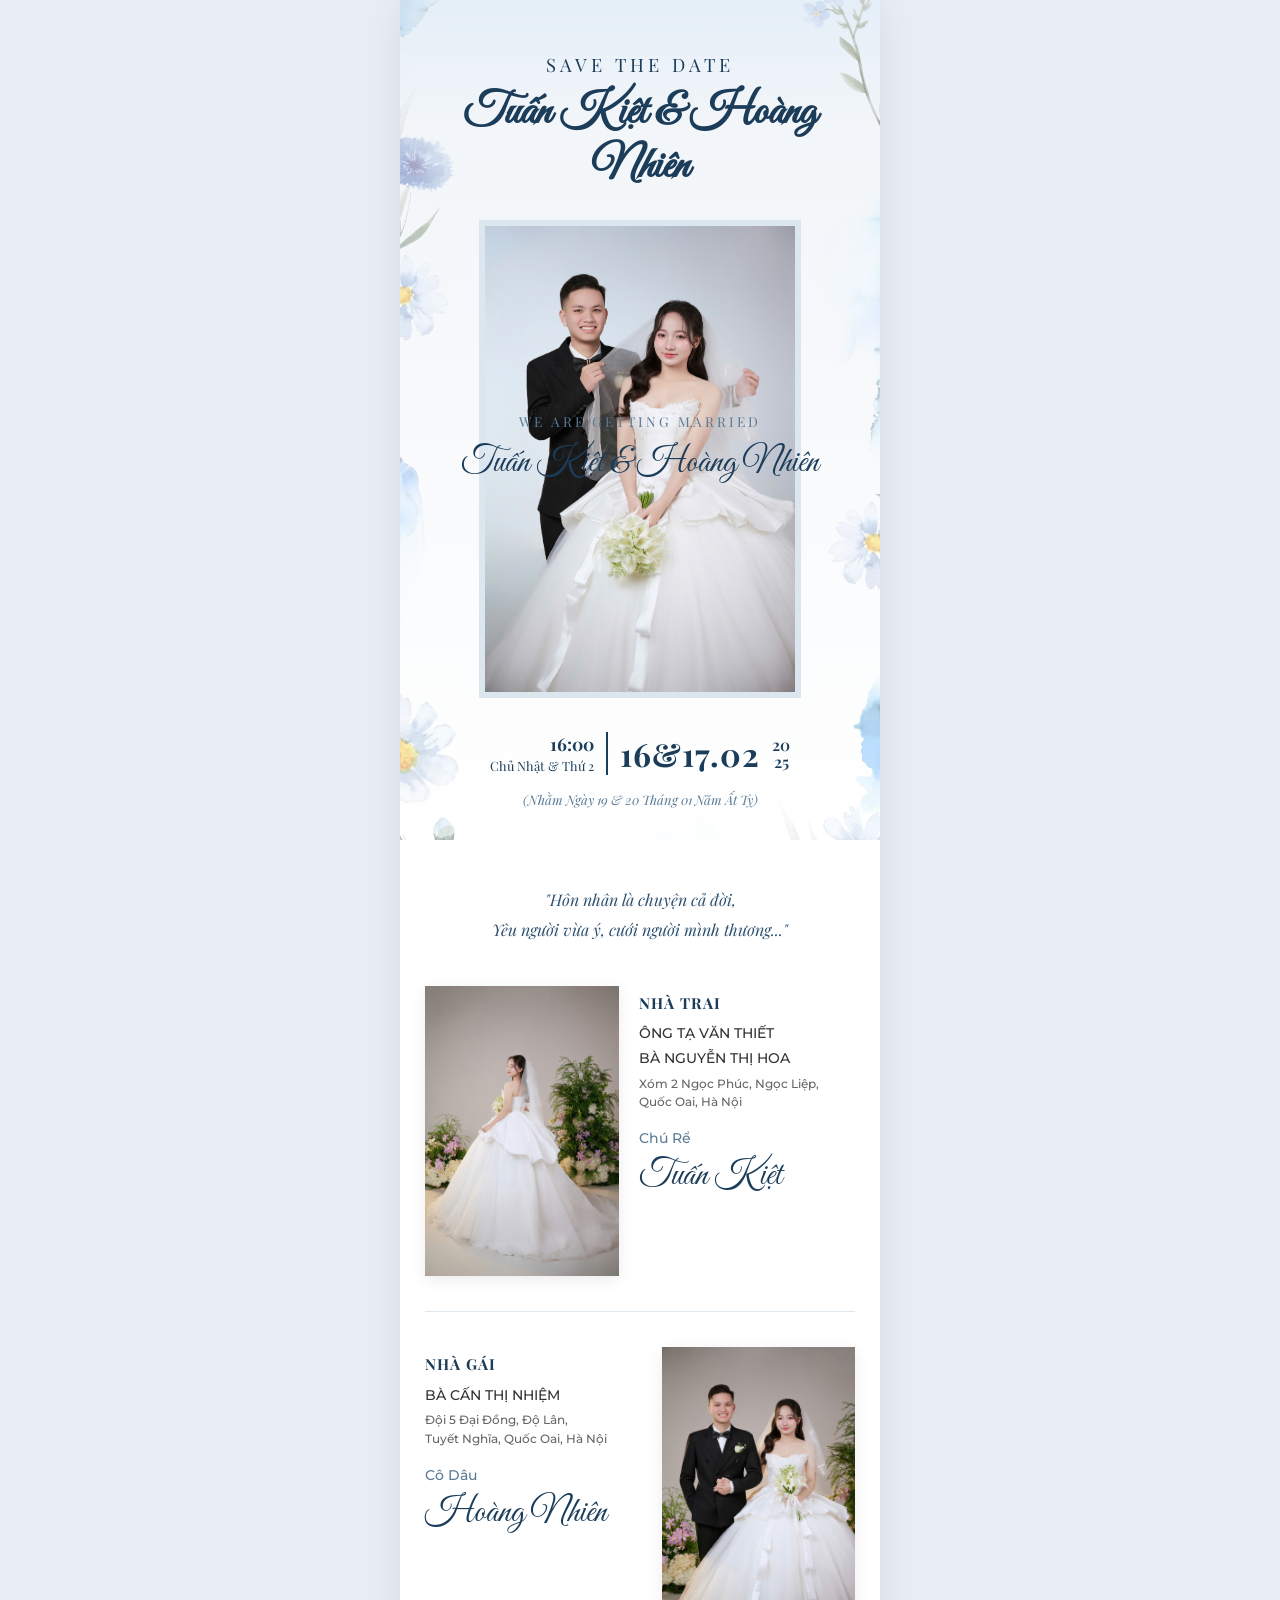
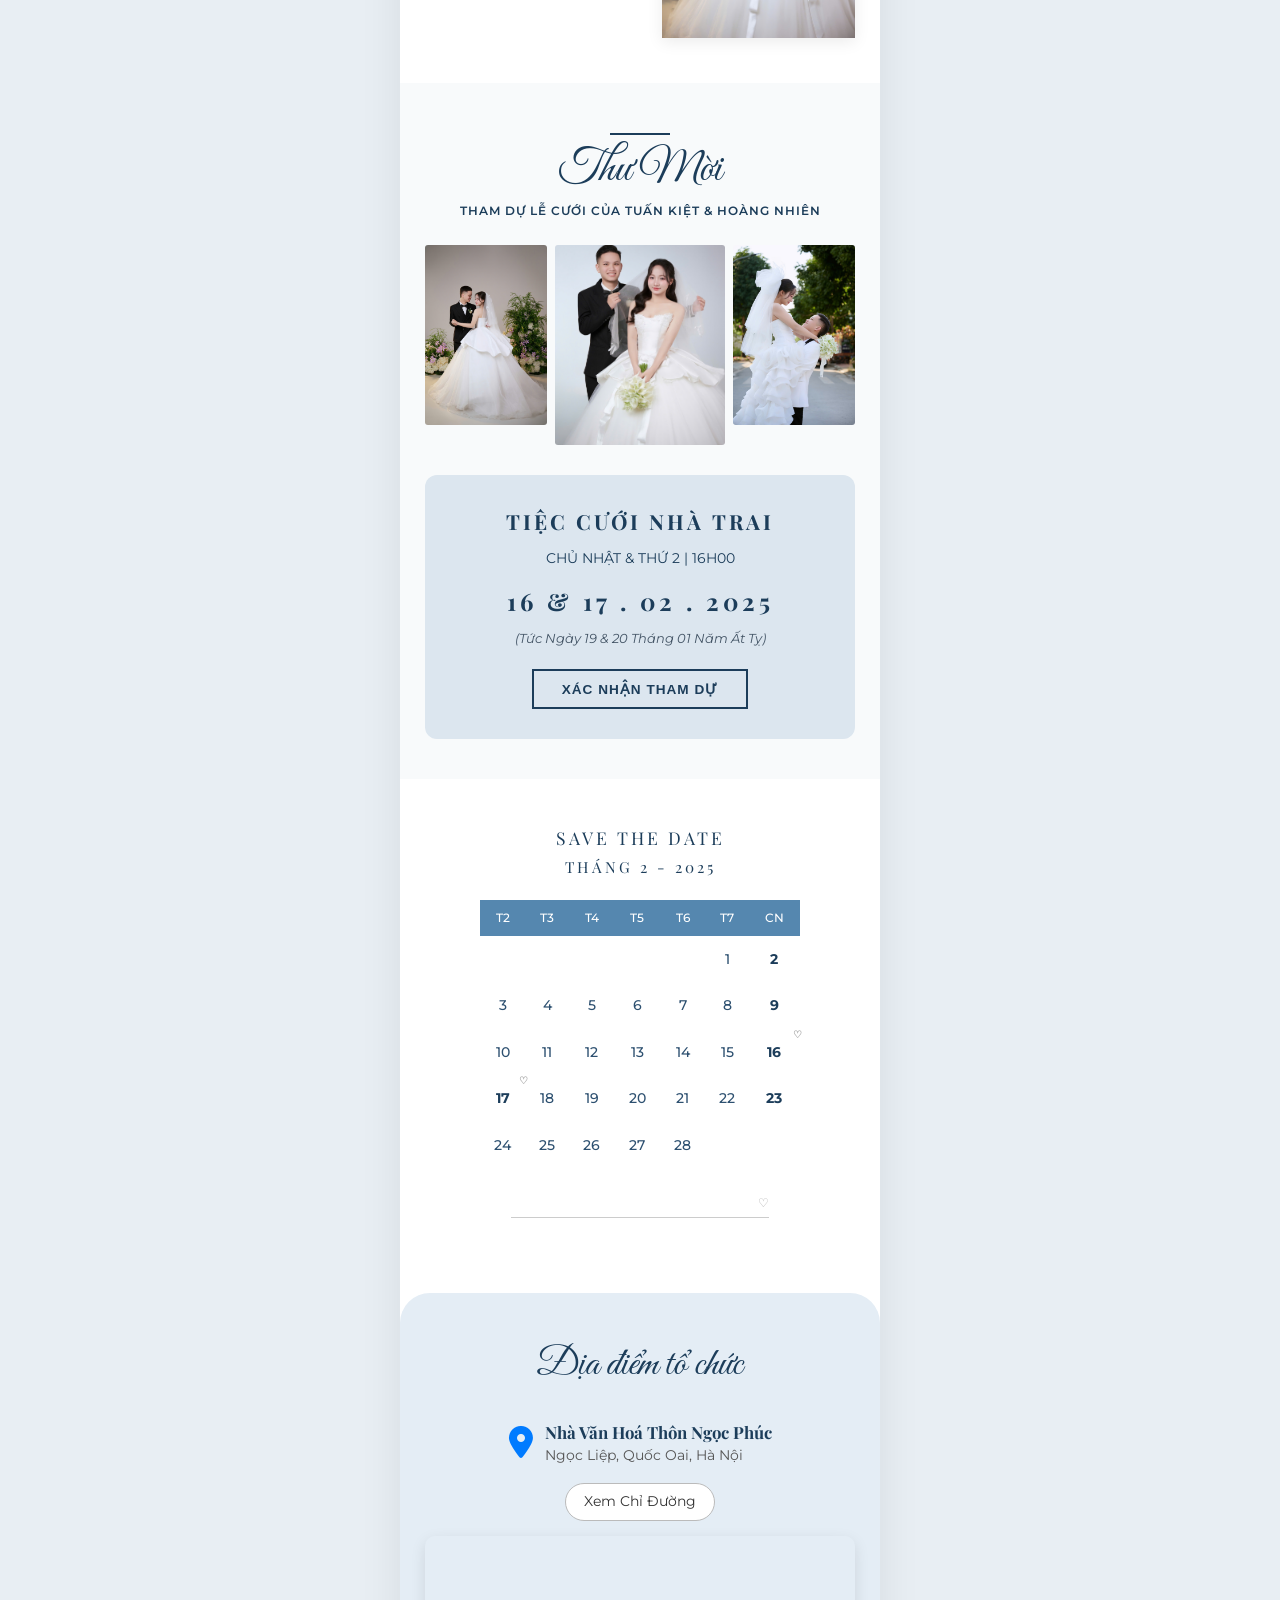
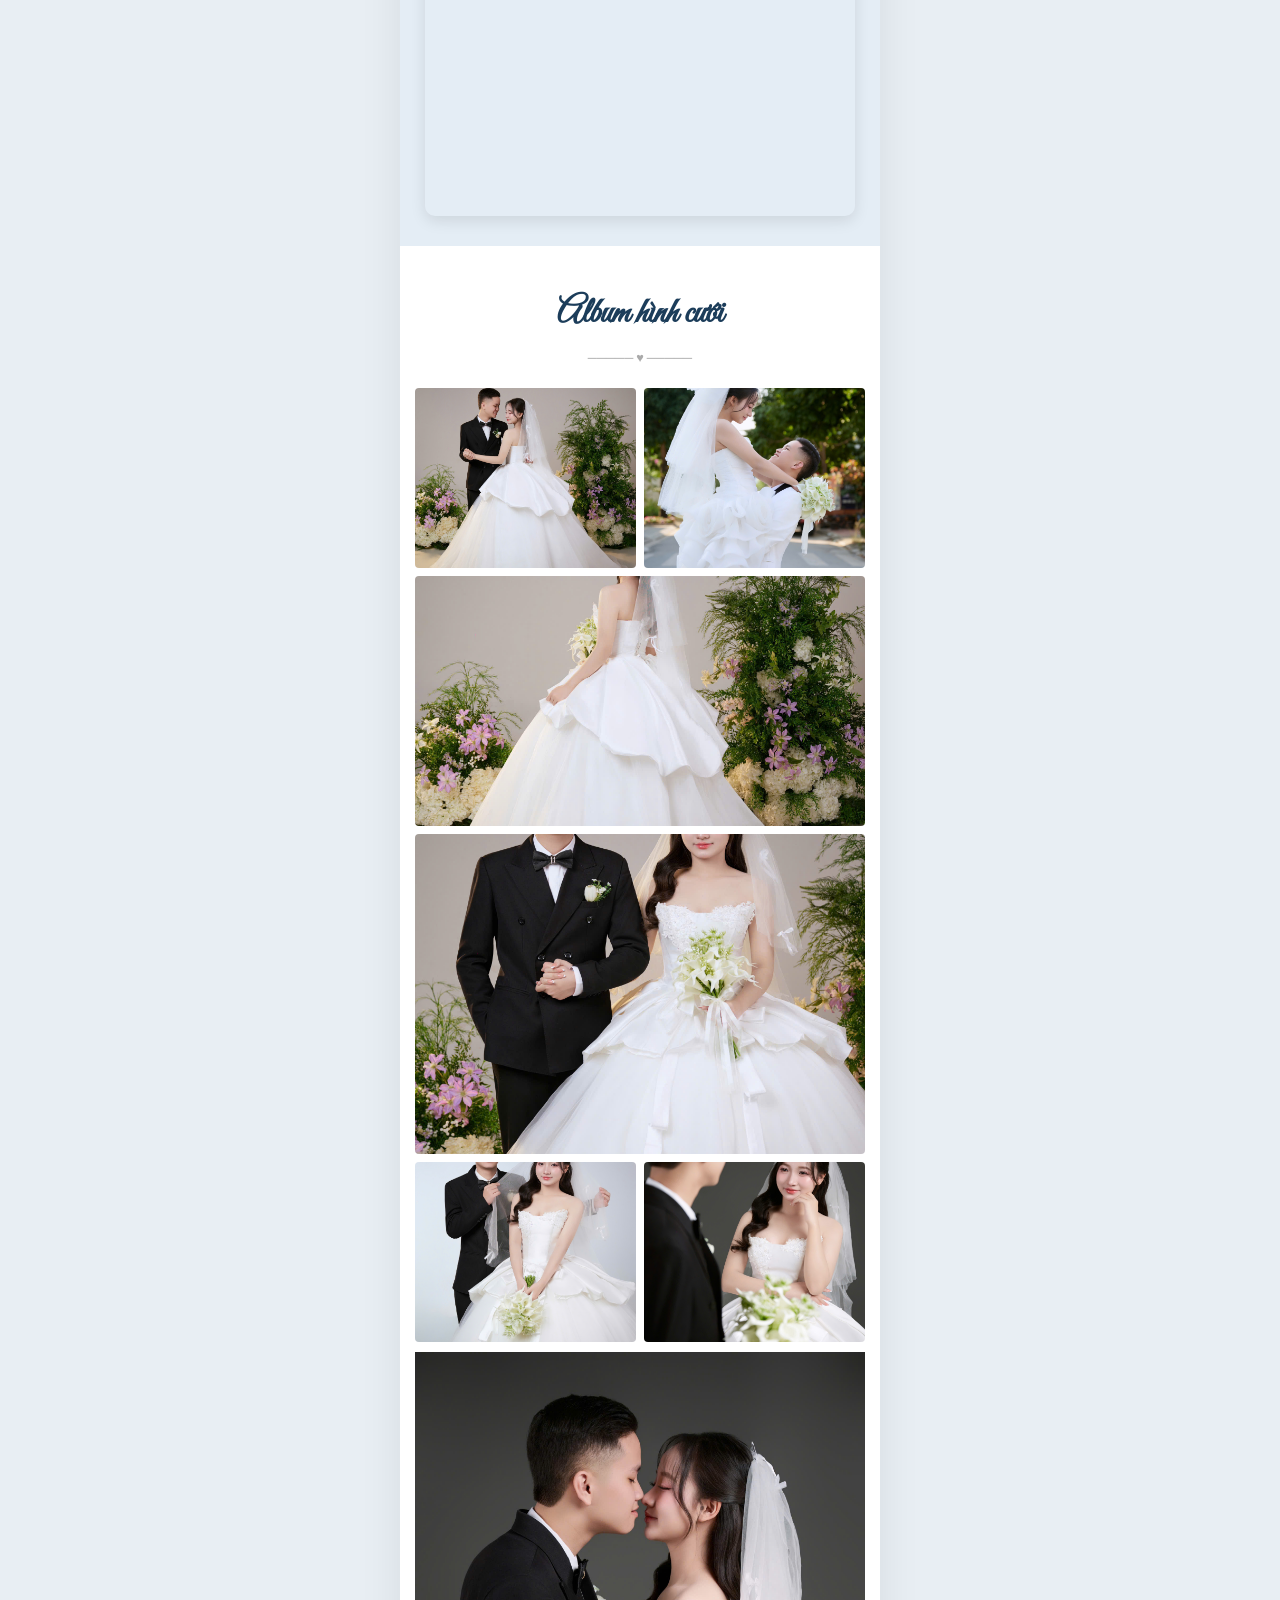
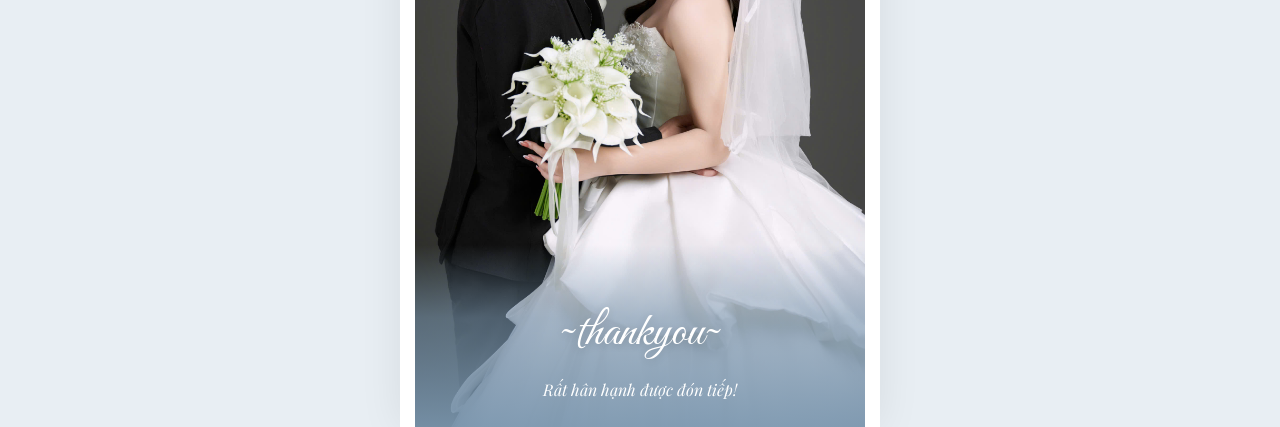
==== commit 15b46c52: "mau5" ====
--- a/index.html
+++ b/index.html
@@ -3,395 +3,920 @@
 <head>
     <meta charset="UTF-8">
     <meta name="viewport" content="width=device-width, initial-scale=1.0, maximum-scale=1.0, user-scalable=no">
-    <title>Thiệp Cưới Online - Khánh Vân & Tiến Luân | 20.08.2026</title>
-    <meta name="description" content="Trân trọng kính mời bạn đến dự lễ cưới của Khánh Vân & Tiến Luân - 20.08.2026">
     
-    <!-- Open Graph / Facebook, Zalo, Messenger -->
-    <meta property="og:title" content="💒 Thiệp Cưới - Khánh Vân & Tiến Luân">
-    <meta property="og:description" content="Trân trọng kính mời bạn đến dự lễ cưới của chúng tôi - 20.08.2026 ❤️">
+    <!-- ===== SEO & BASIC META ===== -->
+    <title>💒 Thiệp Cưới - Tuấn Kiệt & Hoàng Nhiên | 16 & 17.02.2025</title>
+    <meta name="description" content="Trân trọng kính mời bạn đến dự lễ cưới của Tuấn Kiệt & Hoàng Nhiên - Chủ Nhật & Thứ 2, 16 & 17/02/2025 (Nhằm ngày 19 & 20 tháng 01 năm Ất Tỵ). Tại Nhà Văn Hoá Thôn Ngọc Phúc, Ngọc Liệp, Quốc Oai, Hà Nội ❤️">
+    <meta name="author" content="Đỗ Văn Anh">
+    <meta name="theme-color" content="#1c3d5a">
+
+    <!-- ===== OPEN GRAPH – Facebook, Zalo, Messenger ===== -->
+    <meta property="og:type" content="website">
+    <meta property="og:url" content="https://anhazaz99.github.io/ThiepCuoiOnline/">
+    <meta property="og:title" content="💒 Thiệp Cưới - Tuấn Kiệt & Hoàng Nhiên">
+    <meta property="og:description" content="Trân trọng kính mời bạn đến dự lễ cưới của chúng tôi 💍 Chủ Nhật & Thứ 2 | 16 & 17/02/2025 | 16H00 tại Nhà Văn Hoá Thôn Ngọc Phúc, Quốc Oai, Hà Nội ❤️">
     <meta property="og:image" content="https://anhazaz99.github.io/ThiepCuoiOnline/img/banner.jpg">
     <meta property="og:image:width" content="1200">
     <meta property="og:image:height" content="630">
-    <meta property="og:type" content="website">
-    <meta property="og:url" content="https://anhazaz99.github.io/ThiepCuoiOnline/">
+    <meta property="og:image:alt" content="Thiệp cưới Tuấn Kiệt & Hoàng Nhiên">
     <meta property="og:locale" content="vi_VN">
     <meta property="og:site_name" content="Thiệp Cưới Online">
+
+    <!-- ===== TWITTER CARD ===== -->
     <meta name="twitter:card" content="summary_large_image">
-    <meta name="twitter:title" content="💒 Thiệp Cưới - Khánh Vân & Tiến Luân">
-    <meta name="twitter:description" content="Trân trọng kính mời bạn đến dự lễ cưới của chúng tôi - 20.08.2026 ❤️">
+    <meta name="twitter:title" content="💒 Thiệp Cưới - Tuấn Kiệt & Hoàng Nhiên">
+    <meta name="twitter:description" content="Trân trọng kính mời bạn đến dự lễ cưới của chúng tôi 💍 16 & 17/02/2025 ❤️">
     <meta name="twitter:image" content="https://anhazaz99.github.io/ThiepCuoiOnline/img/banner.jpg">
-    <meta itemprop="name" content="💒 Thiệp Cưới - Khánh Vân & Tiến Luân">
-    <meta itemprop="description" content="Trân trọng kính mời bạn đến dự lễ cưới của chúng tôi - 20.08.2026 ❤️">
+
+    <!-- ===== SCHEMA / STRUCTURED DATA ===== -->
+    <meta itemprop="name" content="💒 Thiệp Cưới - Tuấn Kiệt & Hoàng Nhiên">
+    <meta itemprop="description" content="Trân trọng kính mời bạn đến dự lễ cưới của chúng tôi - 16 & 17/02/2025 ❤️">
     <meta itemprop="image" content="https://anhazaz99.github.io/ThiepCuoiOnline/img/banner.jpg">
-    
-    <!-- Google Fonts -->
+
+    <!-- ===== FAVICON ===== -->
+    <link rel="icon" type="image/png" href="img/banner.jpg">
+
+    <!-- ===== GOOGLE FONTS ===== -->
     <link rel="preconnect" href="https://fonts.googleapis.com">
     <link rel="preconnect" href="https://fonts.gstatic.com" crossorigin>
-    <link href="https://fonts.googleapis.com/css2?family=Great+Vibes&family=Playfair+Display:ital,wght@0,400;0,500;0,600;0,700;1,400&family=Montserrat:wght@300;400;500;600;700&family=Dancing+Script:wght@400;500;600;700&display=swap" rel="stylesheet">
+    <link href="https://fonts.googleapis.com/css2?family=Great+Vibes&family=Playfair+Display:ital,wght@0,400;0,600;0,700;1,400&family=Montserrat:wght@300;400;500;600&display=swap" rel="stylesheet">
     <link rel="stylesheet" href="https://cdnjs.cloudflare.com/ajax/libs/font-awesome/6.5.1/css/all.min.css">
-    
-    <link rel="stylesheet" href="style4.css">
+    <style>
+        /* ==========================================
+           RESET & BASE
+           ========================================== */
+        *, *::before, *::after { margin: 0; padding: 0; box-sizing: border-box; }
+        html { scroll-behavior: smooth; }
+        body {
+            font-family: 'Montserrat', sans-serif;
+            background: #e8eef3;
+            color: #222;
+            -webkit-font-smoothing: antialiased;
+            line-height: 1.6;
+        }
+        img { max-width: 100%; height: auto; display: block; }
+        a { text-decoration: none; color: inherit; }
+
+        /* ==========================================
+           WRAPPER – Mobile card centered on desktop
+           ========================================== */
+        .wrapper {
+            max-width: 480px;
+            margin: 0 auto;
+            background: #ffffff;
+            position: relative;
+            overflow: hidden;
+            box-shadow: 0 0 40px rgba(0,0,0,0.08);
+        }
+
+        /* ==========================================
+           INTRO OVERLAY – Envelope / Card split
+           ========================================== */
+        .intro-overlay {
+            position: fixed;
+            top: 0; left: 0;
+            width: 100%; height: 100%;
+            z-index: 9999;
+            display: flex;
+            pointer-events: none;
+        }
+        .intro-overlay .panel {
+            flex: 1;
+            position: relative;
+            overflow: hidden;
+        }
+        .intro-overlay .panel-left {
+            background: linear-gradient(135deg, #d6e3ef 0%, #eef3f8 100%);
+            transform-origin: left center;
+            animation: panelSlideLeft 1.4s ease-in-out 0.8s forwards;
+        }
+        .intro-overlay .panel-right {
+            background: linear-gradient(225deg, #d6e3ef 0%, #eef3f8 100%);
+            transform-origin: right center;
+            animation: panelSlideRight 1.4s ease-in-out 0.8s forwards;
+        }
+        .intro-overlay .panel-left::after,
+        .intro-overlay .panel-right::after {
+            content: '';
+            position: absolute;
+            top: 0;
+            width: 2px;
+            height: 100%;
+            background: rgba(28,61,90,0.15);
+        }
+        .intro-overlay .panel-left::after { right: 0; }
+        .intro-overlay .panel-right::after { left: 0; }
+
+        .intro-content {
+            position: absolute;
+            top: 50%; left: 50%;
+            transform: translate(-50%, -50%);
+            text-align: center;
+            white-space: nowrap;
+            z-index: 10000;
+            animation: introFade 0.6s ease-out 0.5s forwards;
+            opacity: 0;
+        }
+        .intro-content p {
+            font-family: 'Great Vibes', cursive;
+            font-size: 2.2rem;
+            color: #1c3d5a;
+        }
+        .intro-content span {
+            font-family: 'Playfair Display', serif;
+            font-size: 0.85rem;
+            color: #5a7a96;
+            letter-spacing: 3px;
+        }
+
+        @keyframes introFade {
+            to { opacity: 1; }
+        }
+        @keyframes panelSlideLeft {
+            0% { transform: translateX(0); opacity: 1; }
+            100% { transform: translateX(-105%); opacity: 0; }
+        }
+        @keyframes panelSlideRight {
+            0% { transform: translateX(0); opacity: 1; }
+            100% { transform: translateX(105%); opacity: 0; }
+        }
+
+        /* ==========================================
+           SCROLL ANIMATIONS
+           ========================================== */
+        .anim {
+            opacity: 0;
+            transform: translateY(35px);
+            transition: opacity 0.7s ease-out, transform 0.7s ease-out;
+        }
+        .anim.show {
+            opacity: 1;
+            transform: translateY(0);
+        }
+        .d1 { transition-delay: 0.1s; }
+        .d2 { transition-delay: 0.2s; }
+        .d3 { transition-delay: 0.3s; }
+        .d4 { transition-delay: 0.4s; }
+
+        /* Slide from left */
+        .anim-left {
+            opacity: 0;
+            transform: translateX(-60px);
+            transition: opacity 0.8s ease-out, transform 0.8s ease-out;
+        }
+        .anim-left.show {
+            opacity: 1;
+            transform: translateX(0);
+        }
+
+        /* Slide from right */
+        .anim-right {
+            opacity: 0;
+            transform: translateX(60px);
+            transition: opacity 0.8s ease-out, transform 0.8s ease-out;
+        }
+        .anim-right.show {
+            opacity: 1;
+            transform: translateX(0);
+        }
+
+        /* ==========================================
+           TYPOGRAPHY
+           ========================================== */
+        .script { font-family: 'Great Vibes', cursive; }
+        .serif  { font-family: 'Playfair Display', serif; }
+
+        /* ==========================================
+           SECTION 1 – HERO / COVER
+           Ref: Screenshot 1
+           ========================================== */
+        .hero {
+            position: relative;
+            padding: 50px 25px 30px;
+            text-align: center;
+            background: linear-gradient(180deg, #f0f4f8 0%, #ffffff 100%);
+            overflow: hidden;
+        }
+
+        .hero-flowers {
+            position: absolute;
+            top: 0; left: 0;
+            width: 100%; height: 100%;
+            object-fit: cover;
+            opacity: 0.45;
+            pointer-events: none;
+            z-index: 0;
+        }
+
+        .hero-inner {
+            position: relative;
+            z-index: 1;
+        }
+
+        .hero-label {
+            font-family: 'Playfair Display', serif;
+            font-size: 1.15rem;
+            color: #1c3d5a;
+            letter-spacing: 4px;
+            text-transform: uppercase;
+            margin-bottom: 8px;
+        }
+
+        .hero-names {
+            font-family: 'Great Vibes', cursive;
+            font-size: 2.8rem;
+            color: #1c3d5a;
+            line-height: 1.2;
+            margin-bottom: 25px;
+        }
+
+        .hero-photo-frame {
+            width: 75%;
+            margin: 0 auto 30px;
+            border: 6px solid #dce6ef;
+            background: #dce6ef;
+            overflow: hidden;
+        }
+
+        .hero-photo-frame img {
+            width: 100%;
+            transition: transform 2s ease;
+        }
+        .hero-photo-frame:hover img {
+            transform: scale(1.03);
+        }
+
+        /* Date row */
+        .hero-date-row {
+            display: flex;
+            justify-content: center;
+            align-items: center;
+            gap: 0;
+            color: #1c3d5a;
+            font-family: 'Playfair Display', serif;
+            margin-bottom: 10px;
+        }
+
+        .dt-left {
+            text-align: right;
+            padding-right: 12px;
+            border-right: 2px solid #1c3d5a;
+            line-height: 1.4;
+        }
+        .dt-left .time { font-size: 1.1rem; font-weight: 700; }
+        .dt-left .day  { font-size: 0.8rem; }
+
+        .dt-center {
+            padding: 0 12px;
+            font-size: 2rem;
+            font-weight: 700;
+            letter-spacing: 1px;
+        }
+
+        .dt-right {
+            display: flex;
+            flex-direction: column;
+            font-size: 1rem;
+            line-height: 1.1;
+            font-weight: 600;
+        }
+
+        .hero-lunar {
+            font-family: 'Playfair Display', serif;
+            font-style: italic;
+            font-size: 0.82rem;
+            color: #5a7a96;
+            margin-top: 5px;
+        }
+
+        /* ==========================================
+           SECTION 2 – PARENTS / FAMILY
+           Ref: Screenshot 2
+           ========================================== */
+        .family-section {
+            padding: 45px 25px;
+        }
+
+        .family-quote {
+            font-family: 'Playfair Display', serif;
+            font-style: italic;
+            text-align: center;
+            color: #2d5070;
+            font-size: 1rem;
+            line-height: 1.9;
+            margin-bottom: 40px;
+        }
+
+        /* Parent card – Groom */
+        .parent-card {
+            display: flex;
+            align-items: flex-start;
+            gap: 20px;
+            margin-bottom: 35px;
+            padding-bottom: 35px;
+            border-bottom: 1px solid #e0e8ef;
+        }
+        .parent-card:last-child {
+            border-bottom: none;
+            margin-bottom: 0;
+            padding-bottom: 0;
+        }
+
+        .parent-card.reverse {
+            flex-direction: row-reverse;
+        }
+
+        .parent-card .photo {
+            flex: 0 0 45%;
+            overflow: hidden;
+            box-shadow: 0 4px 15px rgba(0,0,0,0.08);
+        }
+        .parent-card .photo img {
+            width: 100%;
+            object-fit: cover;
+        }
+
+        .parent-card .info {
+            flex: 1;
+            padding-top: 5px;
+        }
+
+        .parent-card .info h4 {
+            font-family: 'Playfair Display', serif;
+            color: #1c3d5a;
+            font-size: 0.95rem;
+            letter-spacing: 1px;
+            font-weight: 700;
+            margin-bottom: 8px;
+        }
+
+        .parent-card .info p {
+            font-size: 0.85rem;
+            color: #333;
+            margin-bottom: 3px;
+            font-weight: 500;
+        }
+
+        .parent-card .info .addr {
+            font-size: 0.78rem;
+            color: #666;
+            margin-top: 5px;
+            line-height: 1.5;
+        }
+
+        .parent-card .info .role-label {
+            margin-top: 15px;
+            font-size: 0.9rem;
+            color: #5a7a96;
+        }
+
+        .parent-card .info .person-name {
+            font-family: 'Great Vibes', cursive;
+            font-size: 2.2rem;
+            color: #1c3d5a;
+            margin-top: -5px;
+        }
+
+        /* ==========================================
+           SECTION 3 – INVITATION / EVENT
+           Ref: Screenshot 3
+           ========================================== */
+        .invite-section {
+            padding: 40px 25px;
+            background: #f8fafb;
+        }
+
+        .invite-header {
+            text-align: center;
+            margin-bottom: 25px;
+        }
+        .invite-header .title-script {
+            font-family: 'Great Vibes', cursive;
+            font-size: 2.8rem;
+            color: #1c3d5a;
+        }
+        .invite-header .title-sub {
+            font-size: 0.75rem;
+            letter-spacing: 1px;
+            color: #1c3d5a;
+            text-transform: uppercase;
+            font-weight: 600;
+            margin-top: -5px;
+        }
+
+        .invite-header .line-deco {
+            width: 60px;
+            height: 2px;
+            background: #1c3d5a;
+            margin: 10px auto 0;
+        }
+
+        /* Photo collage 3 columns */
+        .photo-row {
+            display: grid;
+            grid-template-columns: 1fr 1.4fr 1fr;
+            gap: 8px;
+            margin-bottom: 30px;
+        }
+        .photo-row img {
+            width: 100%;
+            height: 180px;
+            object-fit: cover;
+            border-radius: 3px;
+        }
+        .photo-row img:nth-child(2) {
+            height: 200px;
+        }
+
+        /* Event info card */
+        .event-box {
+            background: #dce6ef;
+            border-radius: 12px;
+            padding: 30px 20px;
+            text-align: center;
+            color: #1c3d5a;
+        }
+
+        .event-box h3 {
+            font-family: 'Playfair Display', serif;
+            font-size: 1.3rem;
+            letter-spacing: 3px;
+            margin-bottom: 8px;
+        }
+
+        .event-box .ev-time {
+            font-size: 0.9rem;
+            margin-bottom: 12px;
+        }
+
+        .event-box .ev-date {
+            font-family: 'Playfair Display', serif;
+            font-size: 1.5rem;
+            font-weight: 700;
+            letter-spacing: 4px;
+            margin-bottom: 8px;
+        }
+
+        .event-box .ev-lunar {
+            font-style: italic;
+            font-size: 0.82rem;
+            margin-bottom: 20px;
+            color: #456;
+        }
+
+        .btn-rsvp {
+            display: inline-block;
+            border: 2px solid #1c3d5a;
+            color: #1c3d5a;
+            padding: 10px 28px;
+            font-weight: 600;
+            font-size: 0.85rem;
+            letter-spacing: 1px;
+            text-transform: uppercase;
+            transition: all 0.3s;
+            cursor: pointer;
+            background: transparent;
+        }
+        .btn-rsvp:hover {
+            background: #1c3d5a;
+            color: #fff;
+        }
+
+        /* ==========================================
+           SECTION 4 – CALENDAR + LOCATION
+           Ref: Screenshot 4
+           ========================================== */
+        .calendar-section {
+            padding: 45px 25px;
+            text-align: center;
+        }
+
+        .cal-title {
+            font-family: 'Playfair Display', serif;
+            color: #1c3d5a;
+            font-size: 1.1rem;
+            letter-spacing: 3px;
+            margin-bottom: 20px;
+        }
+        .cal-title span {
+            display: block;
+            font-size: 0.95rem;
+            margin-top: 3px;
+        }
+
+        .cal-table {
+            width: 100%;
+            max-width: 320px;
+            margin: 0 auto 25px;
+            border-collapse: collapse;
+        }
+
+        .cal-table thead th {
+            background: #5587af;
+            color: #fff;
+            padding: 8px 0;
+            font-size: 0.78rem;
+            font-weight: 500;
+        }
+
+        .cal-table tbody td {
+            padding: 12px 0;
+            font-size: 0.88rem;
+            color: #2d5070;
+            font-weight: 500;
+        }
+
+        .cal-table .sunday {
+            font-weight: 700;
+            color: #1c3d5a;
+        }
+
+        .cal-table .wedding-mark {
+            position: relative;
+            color: #1c3d5a;
+            font-weight: 700;
+        }
+        .cal-table .wedding-mark::before {
+            content: '♡';
+            position: absolute;
+            top: -2px; right: -2px;
+            font-size: 0.6rem;
+            color: #aaa;
+        }
+
+        .heart-divider {
+            width: 60%;
+            margin: 20px auto 30px;
+            text-align: right;
+            border-bottom: 1px solid #ccc;
+            padding-bottom: 5px;
+            color: #aaa;
+            font-size: 0.75rem;
+        }
+
+        /* Location */
+        .location-wrap {
+            background: #e4edf5;
+            border-radius: 30px 30px 0 0;
+            padding: 40px 25px 30px;
+            text-align: center;
+        }
+
+        .loc-title {
+            font-family: 'Great Vibes', cursive;
+            font-size: 2.5rem;
+            color: #1c3d5a;
+            margin-bottom: 20px;
+        }
+
+        .loc-info {
+            display: flex;
+            align-items: center;
+            justify-content: center;
+            gap: 12px;
+            margin-bottom: 15px;
+        }
+
+        .loc-info .pin {
+            font-size: 2rem;
+            color: #007bff;
+        }
+
+        .loc-info .loc-text { text-align: left; }
+        .loc-info .loc-text h4 {
+            font-family: 'Playfair Display', serif;
+            color: #1c3d5a;
+            font-size: 1.05rem;
+        }
+        .loc-info .loc-text p {
+            font-size: 0.85rem;
+            color: #555;
+        }
+
+        .btn-map {
+            display: inline-block;
+            border: 1px solid #bbb;
+            padding: 7px 18px;
+            border-radius: 20px;
+            font-size: 0.85rem;
+            color: #333;
+            margin-bottom: 15px;
+            background: #fff;
+            transition: all 0.3s;
+        }
+        .btn-map:hover {
+            background: #1c3d5a;
+            color: #fff;
+            border-color: #1c3d5a;
+        }
+
+        .map-frame {
+            width: 100%;
+            height: 280px;
+            border-radius: 10px;
+            overflow: hidden;
+            box-shadow: 0 5px 15px rgba(0,0,0,0.1);
+        }
+        .map-frame iframe {
+            width: 100%;
+            height: 100%;
+            border: 0;
+        }
+
+        /* ==========================================
+           SECTION 5 – GALLERY + THANK YOU
+           Ref: Screenshot 5
+           ========================================== */
+        .gallery-section {
+            padding: 40px 15px 0;
+        }
+
+        .gallery-heading {
+            font-family: 'Great Vibes', cursive;
+            font-size: 2.2rem;
+            color: #1c3d5a;
+            text-align: center;
+            margin-bottom: 5px;
+        }
+
+        .gallery-heart {
+            text-align: center;
+            color: #aaa;
+            margin-bottom: 20px;
+            font-size: 0.8rem;
+        }
+
+        .gallery-masonry {
+            display: grid;
+            grid-template-columns: 1fr 1fr;
+            gap: 8px;
+        }
+
+        .gallery-masonry .g-item {
+            overflow: hidden;
+            border-radius: 4px;
+        }
+
+        .gallery-masonry .g-item img {
+            width: 100%;
+            height: 100%;
+            object-fit: cover;
+            transition: transform 0.5s ease;
+        }
+        .gallery-masonry .g-item:hover img {
+            transform: scale(1.05);
+        }
+
+        .gallery-masonry .g-item.wide {
+            grid-column: 1 / -1;
+        }
+
+        .gallery-masonry .g-item.tall {
+            grid-row: span 2;
+        }
+
+        /* Fixed heights for consistent masonry */
+        .gallery-masonry .g-item.h-small { height: 180px; }
+        .gallery-masonry .g-item.h-med   { height: 250px; }
+        .gallery-masonry .g-item.h-large { height: 320px; }
+
+        /* Thank you footer */
+        .thankyou-block {
+            position: relative;
+            margin-top: 10px;
+        }
+
+        .thankyou-block img {
+            width: 100%;
+            display: block;
+        }
+
+        .thankyou-overlay {
+            position: absolute;
+            bottom: 0; left: 0;
+            width: 100%;
+            background: linear-gradient(to top, rgba(124, 152, 176, 0.92) 0%, rgba(124, 152, 176, 0.6) 60%, transparent 100%);
+            padding: 50px 20px 25px;
+            text-align: center;
+            color: #fff;
+        }
+
+        .thankyou-overlay .ty-script {
+            font-family: 'Great Vibes', cursive;
+            font-size: 3rem;
+            margin-bottom: 5px;
+            text-shadow: 0 2px 8px rgba(0,0,0,0.15);
+        }
+
+        .thankyou-overlay .ty-sub {
+            font-family: 'Playfair Display', serif;
+            font-style: italic;
+            font-size: 1rem;
+        }
+
+        /* ==========================================
+           RESPONSIVENESS
+           ========================================== */
+        @media (max-width: 480px) {
+            .wrapper { max-width: 100%; }
+            .hero-names { font-size: 2.4rem; }
+            .dt-center { font-size: 1.6rem; }
+            .parent-card .info .person-name { font-size: 1.8rem; }
+        }
+    </style>
 </head>
 <body>
-    <!-- Snow / Gold Particles -->
-    <div class="particles" id="particles"></div>
-    <div class="floating-hearts" id="floatingHearts"></div>
-
-    <!-- Live Wishes Stream -->
-    <div class="wishes-stream" id="wishesStream">
-        <button class="close-wishes" onclick="toggleWishesStream()"><i class="fas fa-times"></i></button>
-        <div class="wishes-list" id="wishesList"></div>
+    <!-- INTRO OVERLAY – Tách thiệp -->
+    <div class="intro-overlay" id="introOverlay">
+        <div class="panel panel-left"></div>
+        <div class="intro-content">
+            <span>WE ARE GETTING MARRIED</span>
+            <p>Tuấn Kiệt & Hoàng Nhiên</p>
+        </div>
+        <div class="panel panel-right"></div>
     </div>
 
-    <!-- ===== MAIN WRAPPER ===== -->
-    <div class="invitation-wrapper">
-        <div class="invitation-container" id="invitationContainer">
-
-            <!-- ========== SECTION 1: COVER / HERO ========== -->
-            <section class="section hero-section" id="heroSection">
-                <!-- Real floral pattern background -->
-                <img src="img/hoavan1.png" class="floral-bg floral-bg-hero" alt="">
-                <!-- Snow overlay -->
-                <img src="img/tuyetroi.gif" class="snow-gif-overlay" alt="">
-                
-                <div class="hero-content">
-                    <!-- Chữ Hỷ vàng gold -->
-                    <img src="img/chuhy1.png" class="hero-xi-icon" alt="囍">
-                    <p class="couple-names-top">Khánh Vân & Tiến Luân</p>
-                    
-                    <div class="arch-frame">
-                        <!-- Curved text around arch -->
-                        <svg class="curved-text-svg" viewBox="0 0 300 180">
-                            <defs>
-                                <path id="curve" d="M 20,160 Q 150,5 280,160" fill="transparent"/>
-                            </defs>
-                            <text font-family="'Playfair Display', serif" font-size="11" fill="#D4A853" letter-spacing="4">
-                                <textPath href="#curve" startOffset="50%" text-anchor="middle">
-                                    WELCOME TO  ✦  囍  ✦  OUR WEDDING
-                                </textPath>
-                            </text>
-                        </svg>
-                        <div class="arch-photo">
-                            <img src="img/anh1.jpg" alt="Ảnh cưới">
-                        </div>
+    <div class="wrapper">
+
+        <!-- ===== SECTION 1: HERO ===== -->
+        <section class="hero">
+            <img src="img/backgroud-hoa" class="hero-flowers" alt="">
+            <div class="hero-inner">
+                <p class="hero-label anim">SAVE THE DATE</p>
+                <h1 class="hero-names anim d1">Tuấn Kiệt & Hoàng Nhiên</h1>
+
+                <div class="hero-photo-frame anim d2">
+                    <img src="img/anh1.jpg" alt="Ảnh cưới" loading="lazy">
+                </div>
+
+                <div class="hero-date-row anim d3">
+                    <div class="dt-left">
+                        <div class="time">16:00</div>
+                        <div class="day">Chủ Nhật & Thứ 2</div>
                     </div>
-                    
-                    <p class="wedding-date-hero">20.08.2026</p>
-                    <p class="love-quote-hero"><em>Điều đẹp nhất luôn tìm đến đúng lúc.</em></p>
-                    
-                    <div class="scroll-indicator"><i class="fas fa-chevron-down"></i></div>
-                </div>
-            </section>
-
-            <!-- ========== SECTION 2: PORTRAITS + DATE ========== -->
-            <section class="section portraits-section">
-                <div class="section-content">
-                    <div class="date-badge">20.08.2026</div>
-                    <p class="love-quote-section"><em>Điều đẹp nhất luôn tìm đến đúng lúc.</em></p>
-                    
-                    <!-- Chữ Hỷ trang trí -->
-                    <div class="xi-icon-ornate">
-                        <img src="img/chuhy2.png" class="chuhy-img" alt="囍">
-                    </div>
-                    
-                    <div class="portrait-grid">
-                        <div class="portrait-card">
-                            <img src="img/anh3.jpg" alt="Chú rể">
-                        </div>
-                        <div class="portrait-card">
-                            <img src="img/anh4.jpg" alt="Cô dâu">
-                        </div>
-                    </div>
-                    
-                    <div class="portrait-names">
-                        <span class="portrait-name script-font">Tiến Luật</span>
-                        <span class="wine-icon">🥂</span>
-                        <span class="portrait-name script-font">Khánh Vân</span>
+                    <div class="dt-center">16&17.02</div>
+                    <div class="dt-right">
+                        <span>20</span>
+                        <span>25</span>
                     </div>
                 </div>
-                <!-- Wavy divider -->
-                <div class="wave-divider">
-                    <svg viewBox="0 0 500 80" preserveAspectRatio="none">
-                        <path d="M0,40 C80,80 180,0 250,40 C320,80 420,0 500,40 L500,80 L0,80 Z" fill="#6B0F1A"/>
-                    </svg>
+                <p class="hero-lunar anim d4">(Nhằm Ngày 19 & 20 Tháng 01 Năm Ất Tỵ)</p>
+            </div>
+        </section>
+
+        <!-- ===== SECTION 2: FAMILY ===== -->
+        <section class="family-section">
+            <p class="family-quote anim">
+                "Hôn nhân là chuyện cả đời,<br>
+                Yêu người vừa ý, cưới người mình thương..."
+            </p>
+
+            <!-- Nhà Trai -->
+            <div class="parent-card anim-left">
+                <div class="photo">
+                    <img src="img/anh3.jpg" alt="Chú Rể" loading="lazy">
                 </div>
-            </section>
-
-            <!-- ========== SECTION 3: LOVE QUOTE + FAMILY ========== -->
-            <section class="section family-section">
-                <!-- Floral background -->
-                <img src="img/hoavan1.png" class="floral-bg floral-bg-section" alt="">
-                <!-- Snow overlay -->
-                <img src="img/tuyetroi.gif" class="snow-gif-overlay" alt="">
-                <div class="section-content">
-                    <div class="love-quote-long">
-                        <p>"Trước đây, tôi từng nghĩ tình yêu là tiếng sét ái tình.</p>
-                        <p>Sau này lại tin rằng tình yêu là những điều êm đềm, bền bỉ.</p>
-                        <p>Rồi tôi nghĩ tình yêu là cảm giác an toàn — là đồng hành, là dựa vào,</p>
-                        <p>là không thể buông tay.</p>
-                        <p>Còn bây giờ, tôi hiểu rằng:</p>
-                        <p>Tình yêu chính là khi tôi yêu bạn, và bạn cũng yêu tôi. Chỉ đơn giản vậy thôi."</p>
-                    </div>
-
-                    <h3 class="save-the-date-title script-font">Save The Date</h3>
-                    
-                    <div class="family-info-row">
-                        <div class="family-side">
-                            <h4 class="family-heading script-font">Nhà Trai</h4>
-                            <p class="parent-label">Ông: <strong>Nguyễn Văn Sang</strong></p>
-                            <p class="parent-label">Bà: <strong>Trương Thị Bé</strong></p>
-                        </div>
-                        <div class="family-divider-icon"><i class="fas fa-heart"></i></div>
-                        <div class="family-side">
-                            <h4 class="family-heading script-font">Nhà Gái</h4>
-                            <p class="parent-label">Ông: <strong>Lê Hải Nam</strong></p>
-                            <p class="parent-label">Bà: <strong>Nguyễn Thị Năm</strong></p>
-                        </div>
-                    </div>
-                    
-                    <div class="announcement-card">
-                        <p class="announce-text script-font">Trân trọng thông báo</p>
-                        <h2 class="announce-title">LỄ THÀNH HÔN</h2>
-                        <p class="groom-name-announce script-font">Nguyễn Tiến Luật</p>
-                        <p class="and-text script-font">And</p>
-                        <p class="bride-name-announce script-font">Lê Khánh Vân</p>
-                    </div>
+                <div class="info">
+                    <h4>NHÀ TRAI</h4>
+                    <p>ÔNG TẠ VĂN THIẾT</p>
+                    <p>BÀ NGUYỄN THỊ HOA</p>
+                    <p class="addr">Xóm 2 Ngọc Phúc, Ngọc Liệp,<br>Quốc Oai, Hà Nội</p>
+                    <p class="role-label">Chú Rể</p>
+                    <p class="person-name script">Tuấn Kiệt</p>
                 </div>
-            </section>
-
-            <!-- ========== SECTION 4: LỄ KHÁNH VÂN ========== -->
-            <section class="section ceremony-section">
-                <img src="img/tuyetroi.gif" class="snow-gif-overlay" alt="">
-                <div class="section-content">
-                    <h2 class="ceremony-title script-font">Lễ Khánh Vân</h2>
-                    <div class="ceremony-photo-wrapper">
-                        <img src="img/anh2.jpg" alt="Ảnh cưới" class="ceremony-photo">
-                        <div class="xi-3d">囍</div>
-                    </div>
-                    <div class="lantern lantern-left"><div class="lantern-body"></div></div>
-                    <div class="lantern lantern-right"><div class="lantern-body"></div></div>
+            </div>
+
+            <!-- Nhà Gái -->
+            <div class="parent-card reverse anim-right">
+                <div class="photo">
+                    <img src="img/anh4.jpg" alt="Cô Dâu" loading="lazy">
                 </div>
-            </section>
-
-            <!-- ========== SECTION 5: EVENTS ========== -->
-            <section class="section events-section">
-                <div class="section-content">
-                    <div class="event-card">
-                        <div class="event-header"><h3 class="event-title">LỄ THÀNH HÔN</h3></div>
-                        <div class="event-body">
-                            <div class="event-info">
-                                <p class="event-time"><i class="far fa-clock"></i> 12:00 Thứ Hai</p>
-                                <p class="event-date"><i class="far fa-calendar-alt"></i> 20.08.2026 <span class="lunar">(17/06 âm lịch)</span></p>
-                                <p class="event-location"><i class="fas fa-map-marker-alt"></i> TẠI TƯ GIA NHÀ TRAI</p>
-                            </div>
-                            <div class="event-chibi"><img src="img/churechao.gif" class="chibi-gif" alt=""></div>
-                        </div>
-                    </div>
-                    <div class="event-card">
-                        <div class="event-header"><h3 class="event-title">LỄ VU QUY</h3></div>
-                        <div class="event-body">
-                            <div class="event-info">
-                                <p class="event-time"><i class="far fa-clock"></i> 10:00 Thứ Hai</p>
-                                <p class="event-date"><i class="far fa-calendar-alt"></i> 20.08.2026 <span class="lunar">(17/06 âm lịch)</span></p>
-                                <p class="event-location"><i class="fas fa-map-marker-alt"></i> TẠI TƯ GIA NHÀ GÁI</p>
-                            </div>
-                            <div class="event-chibi"><img src="img/muabale.gif" class="chibi-gif" alt="">
-                        </div>
-                    </div>
+                <div class="info">
+                    <h4>NHÀ GÁI</h4>
+                    <p>BÀ CẤN THỊ NHIỆM</p>
+                    <p class="addr">Đội 5 Đại Đồng, Độ Lân,<br>Tuyết Nghĩa, Quốc Oai, Hà Nội</p>
+                    <p class="role-label">Cô Dâu</p>
+                    <p class="person-name script">Hoàng Nhiên</p>
                 </div>
-            </section>
-
-            <!-- ========== SECTION 6: CALENDAR + COUNTDOWN ========== -->
-            <section class="section calendar-section">
-                <div class="section-content">
-                    <div class="calendar-widget">
-                        <div class="calendar-header"><span class="calendar-month">8.2026</span></div>
-                        <div class="calendar-watermark">2026</div>
-                        <table class="calendar-table">
-                            <thead><tr><th>MON</th><th>TUE</th><th>WED</th><th>THU</th><th>FRI</th><th>SAT</th><th>SUN</th></tr></thead>
-                            <tbody id="calendarBody"></tbody>
-                        </table>
-                    </div>
-                    <div class="countdown-timer" id="countdownTimer">
-                        <div class="countdown-item"><span class="countdown-number" id="days">00</span><span class="countdown-label">ngày</span></div>
-                        <div class="countdown-item"><span class="countdown-number" id="hours">00</span><span class="countdown-label">giờ</span></div>
-                        <div class="countdown-item"><span class="countdown-number" id="minutes">00</span><span class="countdown-label">phút</span></div>
-                        <div class="countdown-item"><span class="countdown-number" id="seconds">00</span><span class="countdown-label">giây</span></div>
-                    </div>
+            </div>
+        </section>
+
+        <!-- ===== SECTION 3: INVITATION ===== -->
+        <section class="invite-section">
+            <div class="invite-header anim">
+                <div class="line-deco"></div>
+                <p class="title-script">Thư Mời</p>
+                <p class="title-sub">THAM DỰ LỄ CƯỚI CỦA TUẤN KIỆT & HOÀNG NHIÊN</p>
+            </div>
+
+            <div class="photo-row anim d1">
+                <img src="img/anh5.jpg" alt="" loading="lazy">
+                <img src="img/anh1.jpg" alt="" loading="lazy">
+                <img src="img/anh6.jpg" alt="" loading="lazy">
+            </div>
+
+            <div class="event-box anim d2">
+                <h3>TIỆC CƯỚI NHÀ TRAI</h3>
+                <p class="ev-time">CHỦ NHẬT & THỨ 2 | 16H00</p>
+                <p class="ev-date">16 & 17 . 02 . 2025</p>
+                <p class="ev-lunar">(Tức Ngày 19 & 20 Tháng 01 Năm Ất Tỵ)</p>
+                <button class="btn-rsvp" onclick="document.getElementById('rsvpSection').scrollIntoView({behavior:'smooth'})">XÁC NHẬN THAM DỰ</button>
+            </div>
+        </section>
+
+        <!-- ===== SECTION 4: CALENDAR + MAP ===== -->
+        <section class="calendar-section">
+            <div class="cal-title anim">
+                SAVE THE DATE
+                <span>THÁNG 2 - 2025</span>
+            </div>
+
+            <table class="cal-table anim d1">
+                <thead>
+                    <tr><th>T2</th><th>T3</th><th>T4</th><th>T5</th><th>T6</th><th>T7</th><th>CN</th></tr>
+                </thead>
+                <tbody>
+                    <tr><td></td><td></td><td></td><td></td><td></td><td>1</td><td class="sunday">2</td></tr>
+                    <tr><td>3</td><td>4</td><td>5</td><td>6</td><td>7</td><td>8</td><td class="sunday">9</td></tr>
+                    <tr><td>10</td><td>11</td><td>12</td><td>13</td><td>14</td><td>15</td><td class="sunday wedding-mark">16</td></tr>
+                    <tr><td class="wedding-mark">17</td><td>18</td><td>19</td><td>20</td><td>21</td><td>22</td><td class="sunday">23</td></tr>
+                    <tr><td>24</td><td>25</td><td>26</td><td>27</td><td>28</td><td></td><td></td></tr>
+                </tbody>
+            </table>
+
+            <div class="heart-divider anim d2">♡</div>
+        </section>
+
+        <section class="location-wrap">
+            <p class="loc-title anim">Địa điểm tổ chức</p>
+
+            <div class="loc-info anim d1">
+                <div class="pin"><i class="fas fa-map-marker-alt"></i></div>
+                <div class="loc-text">
+                    <h4>Nhà Văn Hoá Thôn Ngọc Phúc</h4>
+                    <p>Ngọc Liệp, Quốc Oai, Hà Nội</p>
                 </div>
-            </section>
-
-            <!-- ========== SECTION 7: RSVP ========== -->
-            <section class="section rsvp-section">
-                <div class="section-content">
-                    <div class="rsvp-card">
-                        <h3 class="rsvp-title">Xác nhận tham dự</h3>
-                        <form class="rsvp-form" id="rsvpForm">
-                            <div class="form-group">
-                                <label for="guestName">Họ và tên</label>
-                                <input type="text" id="guestName" name="guestName" placeholder="Nhập tên của bạn" required>
-                            </div>
-                            <div class="form-group">
-                                <label>Bạn sẽ tham dự chứ?</label>
-                                <div class="radio-group">
-                                    <label class="radio-option"><input type="radio" name="attendance" value="yes" checked><span>Có, tôi sẽ tham dự</span></label>
-                                    <label class="radio-option"><input type="radio" name="attendance" value="no"><span>Tôi bận, rất tiếc không thể tham dự</span></label>
-                                </div>
-                            </div>
-                            <div class="form-group">
-                                <label for="numGuests">Số lượng người tham dự</label>
-                                <select id="numGuests" name="numGuests">
-                                    <option value="1">1 người</option><option value="2">2 người</option><option value="3">3 người</option><option value="4">4 người</option><option value="5">5 người</option>
-                                </select>
-                            </div>
-                            <div class="form-group">
-                                <label>Bạn là khách của ai?</label>
-                                <div class="radio-group">
-                                    <label class="radio-option"><input type="radio" name="guestOf" value="bride" checked><span>Cô Dâu</span></label>
-                                    <label class="radio-option"><input type="radio" name="guestOf" value="groom"><span>Chú Rể</span></label>
-                                </div>
-                            </div>
-                            <button type="submit" class="rsvp-submit-btn"><i class="fas fa-paper-plane"></i> Gửi xác nhận</button>
-                        </form>
-                    </div>
+            </div>
+
+            <a href="https://maps.app.goo.gl/ezdvZzKPBBcntM5E9" target="_blank" class="btn-map anim d2">Xem Chỉ Đường</a>
+
+            <div class="map-frame anim d3">
+                <iframe src="https://www.google.com/maps/embed?pb=!1m18!1m12!1m3!1d14899.71261625902!2d105.6262443!3d20.9955146!2m3!1f0!2f0!3f0!3m2!1i1024!2i768!4f13.1!3m3!1m2!1s0x313451000b213c41%3A0xc6cb557e93fca1db!2zTmjDoCBWxINuIEhvw6EgVGjDtG4gTmfhu41jIFBow7pj!5e0!3m2!1svi!2s!4v1703649528956!5m2!1svi!2s"
+                    allowfullscreen="" loading="lazy" referrerpolicy="no-referrer-when-downgrade"></iframe>
+            </div>
+        </section>
+
+        <!-- ===== SECTION 5: GALLERY + THANK YOU ===== -->
+        <section class="gallery-section" id="rsvpSection">
+            <h2 class="gallery-heading anim">Album hình cưới</h2>
+            <p class="gallery-heart anim">───── ♥ ─────</p>
+
+            <div class="gallery-masonry">
+                <div class="g-item h-small anim"><img src="img/anh5.jpg" alt="" loading="lazy"></div>
+                <div class="g-item h-small anim d1"><img src="img/anh6.jpg" alt="" loading="lazy"></div>
+                <div class="g-item wide h-med anim d2"><img src="img/anh3.jpg" alt="" loading="lazy"></div>
+                <div class="g-item wide h-large anim"><img src="img/anh4.jpg" alt="" loading="lazy"></div>
+                <div class="g-item h-small anim d1"><img src="img/anh1.jpg" alt="" loading="lazy"></div>
+                <div class="g-item h-small anim d2"><img src="img/anh7.jpg" alt="" loading="lazy"></div>
+            </div>
+
+            <div class="thankyou-block anim d4">
+                <img src="img/anh2.jpg" alt="Thank You" loading="lazy">
+                <div class="thankyou-overlay">
+                    <p class="ty-script">~thankyou~</p>
+                    <p class="ty-sub">Rất hân hạnh được đón tiếp!</p>
                 </div>
-            </section>
-
-            <!-- ========== SECTION 8: GALLERY + LOVE QUOTES ========== -->
-            <section class="section gallery-section">
-                <img src="img/tuyetroi.gif" class="snow-gif-overlay" alt="">
-                <div class="section-content">
-                    <p class="gallery-quote-top">Tôi yêu bạn, không chỉ vì con người của bạn,<br>mà còn vì con người tôi khi ở bên bạn.</p>
-                    
-                    <div class="gallery-grid">
-                        <div class="gallery-item small"><img src="img/anh5.jpg" alt="Ảnh cưới"></div>
-                        <div class="gallery-item small"><img src="img/anh6.jpg" alt="Ảnh cưới"></div>
-                        <div class="gallery-item large"><img src="img/anh7.jpg" alt="Ảnh cưới"></div>
-                    </div>
-                    
-                    <div class="love-story-quote">
-                        <p>Khi anh nói 'anh sẽ yêu em mãi mãi',</p>
-                        <p>không phải là mười năm, hai mười năm hay năm mười năm sau</p>
-                        <p>anh vẫn còn yêu em.</p>
-                        <p>Mà là ở chính khoảnh khắc này, tình yêu dành cho em đã đủ lớn</p>
-                        <p>để khiến anh có can đảm nói ra hai chữ 'mãi mãi'</p>
-                    </div>
-                </div>
-                
-                <!-- Dearest love section with floral borders -->
-                <div class="dearest-love-section">
-                    <img src="img/hoavan2.png" class="floral-side-img floral-side-left" alt="">
-                    <img src="img/hoavan2.png" class="floral-side-img floral-side-right" alt="">
-                    <div class="dearest-photo">
-                        <img src="img/anh1.jpg" alt="Ảnh cưới">
-                    </div>
-                    <p class="dearest-text script-font">You are my dearest love.</p>
-                </div>
-                
-                <div class="section-content">
-                    <p class="gallery-quote-bottom">Trăm năm hẹn một chữ tình,<br>Bên nhau giữ trọn nghĩa mình – thương nhau.</p>
-                    <div class="gallery-item-full">
-                        <img src="img/anh2.jpg" alt="Ảnh cưới">
-                    </div>
-                </div>
-            </section>
-
-            <!-- ========== SECTION 9: GIFT (Clickable Envelope) ========== -->
-            <section class="section gift-section">
-                <img src="img/hoavan1.png" class="floral-bg floral-bg-section" alt="">
-                <img src="img/tuyetroi.gif" class="snow-gif-overlay" alt="">
-                <div class="section-content">
-                    <h3 class="gift-title">GỬI QUÀ MỪNG TỚI DÂU RỂ</h3>
-                    
-                    <!-- Clickable envelope -->
-                    <div class="gift-envelope-wrapper" id="envelopeWrapper" onclick="openEnvelope()">
-                        <div class="envelope-container" id="envelopeContainer">
-                            <div class="envelope-top"></div>
-                            <div class="envelope-bottom">
-                                <div class="envelope-heart">
-                                    <i class="fas fa-heart"></i>
-                                    <span class="love-label">love</span>
-                                </div>
-                            </div>
-                        </div>
-                        <p class="tap-hint">Nhấn vào phong bì để gửi quà</p>
-                    </div>
-                    
-                    <!-- QR Code (hidden, shown on envelope click) -->
-                    <div class="bank-section hidden" id="bankSection">
-                        <div class="bank-info-tabs">
-                            <button class="tab-btn active" onclick="showBankTab('groom')"><i class="fas fa-male"></i> Chú Rể</button>
-                            <button class="tab-btn" onclick="showBankTab('bride')"><i class="fas fa-female"></i> Cô Dâu</button>
-                        </div>
-                        <div class="bank-info-content">
-                            <div class="bank-card" id="groomBank">
-                                <div class="qr-code"><img src="img/QR.png" alt="QR Code Chú Rể"></div>
-                                <div class="bank-details">
-                                    <p class="bank-name">MBBANK</p>
-                                    <p class="account-number">84999918102007</p>
-                                    <p class="account-holder">NGUYEN TIEN LUAT</p>
-                                    <button class="copy-btn" onclick="copyToClipboard('84999918102007')"><i class="far fa-copy"></i> Sao chép STK</button>
-                                </div>
-                            </div>
-                            <div class="bank-card hidden" id="brideBank">
-                                <div class="qr-code"><img src="img/QR2.png" alt="QR Code Cô Dâu"></div>
-                                <div class="bank-details">
-                                    <p class="bank-name">MBBANK</p>
-                                    <p class="account-number">2411200799</p>
-                                    <p class="account-holder">LE KHANH VAN</p>
-                                    <button class="copy-btn" onclick="copyToClipboard('2411200799')"><i class="far fa-copy"></i> Sao chép STK</button>
-                                </div>
-                            </div>
-                        </div>
-                    </div>
-
-                    <div class="gift-couple-photos">
-                        <div class="arch-photo-large"><img src="img/anh1.jpg" alt="Ảnh cưới"></div>
-                        <div class="arch-photo-small"><img src="img/anh4.jpg" alt="Cô dâu"></div>
-                    </div>
-                    <p class="love-you-forever">LOVE YOU FOREVER</p>
-                </div>
-            </section>
-
-            <!-- ========== SECTION 10: THANK YOU ========== -->
-            <section class="section thankyou-section">
-                <div class="section-content">
-                    <div class="thankyou-message">
-                        <h3>Cảm ơn bạn!</h3>
-                        <p>Sự hiện diện của bạn là món quà quý giá nhất đối với chúng tôi</p>
-                        <div class="couple-signature"><span class="signature script-font">Khánh Vân & Tiến Luân</span></div>
-                    </div>
-                    <div class="footer-hearts"><i class="fas fa-heart"></i><i class="fas fa-heart"></i><i class="fas fa-heart"></i></div>
-                    <p class="made-with">Made with <i class="fas fa-heart"></i> by Đỗ Văn Anh</p>
-                </div>
-            </section>
-
-        </div>
+            </div>
+        </section>
+
     </div>
 
-    <!-- Bottom Action Bar -->
-    <div class="bottom-bar">
-        <button class="action-btn" onclick="openWishModal()"><i class="fas fa-comment-dots"></i><span>Gửi lời chúc</span></button>
-        <button class="action-btn heart-btn" onclick="sendHeart()"><i class="fas fa-heart"></i><span id="heartCount">99</span></button>
-        <button class="action-btn" onclick="scrollToGift()"><i class="fas fa-gift"></i><span>Mừng cưới</span></button>
-    </div>
-
-    <!-- Wish Modal -->
-    <div class="modal" id="wishModal">
-        <div class="modal-overlay" onclick="closeWishModal()"></div>
-        <div class="modal-content">
-            <div class="modal-header"><h4>💌 Gửi lời chúc</h4><button class="close-modal" onclick="closeWishModal()"><i class="fas fa-times"></i></button></div>
-            <div class="modal-body">
-                <input type="text" id="wishName" placeholder="Tên của bạn">
-                <textarea id="wishMessage" placeholder="Lời chúc của bạn..." rows="4"></textarea>
-            </div>
-            <div class="modal-footer"><button class="submit-wish-btn" onclick="submitWish()"><i class="fas fa-paper-plane"></i> Gửi lời chúc</button></div>
-        </div>
-    </div>
-
-    <!-- Toast -->
-    <div class="toast" id="toast"><i class="fas fa-check-circle"></i><span id="toastMessage">Thành công!</span></div>
-
-    <script src="script4.js"></script>
+    <!-- Inline JS – Scroll animation observer + Intro -->
+    <script>
+        document.addEventListener("DOMContentLoaded", () => {
+            // Remove intro overlay after animation completes
+            const intro = document.getElementById('introOverlay');
+            if (intro) {
+                setTimeout(() => {
+                    intro.style.display = 'none';
+                }, 2500);
+            }
+
+            // Scroll animation observer
+            const observer = new IntersectionObserver((entries) => {
+                entries.forEach(entry => {
+                    if (entry.isIntersecting) {
+                        entry.target.classList.add("show");
+                        observer.unobserve(entry.target);
+                    }
+                });
+            }, { threshold: 0.1 });
+
+            // Observe all animation classes
+            document.querySelectorAll(".anim, .anim-left, .anim-right").forEach(el => {
+                observer.observe(el);
+            });
+        });
+    </script>
 </body>
 </html>
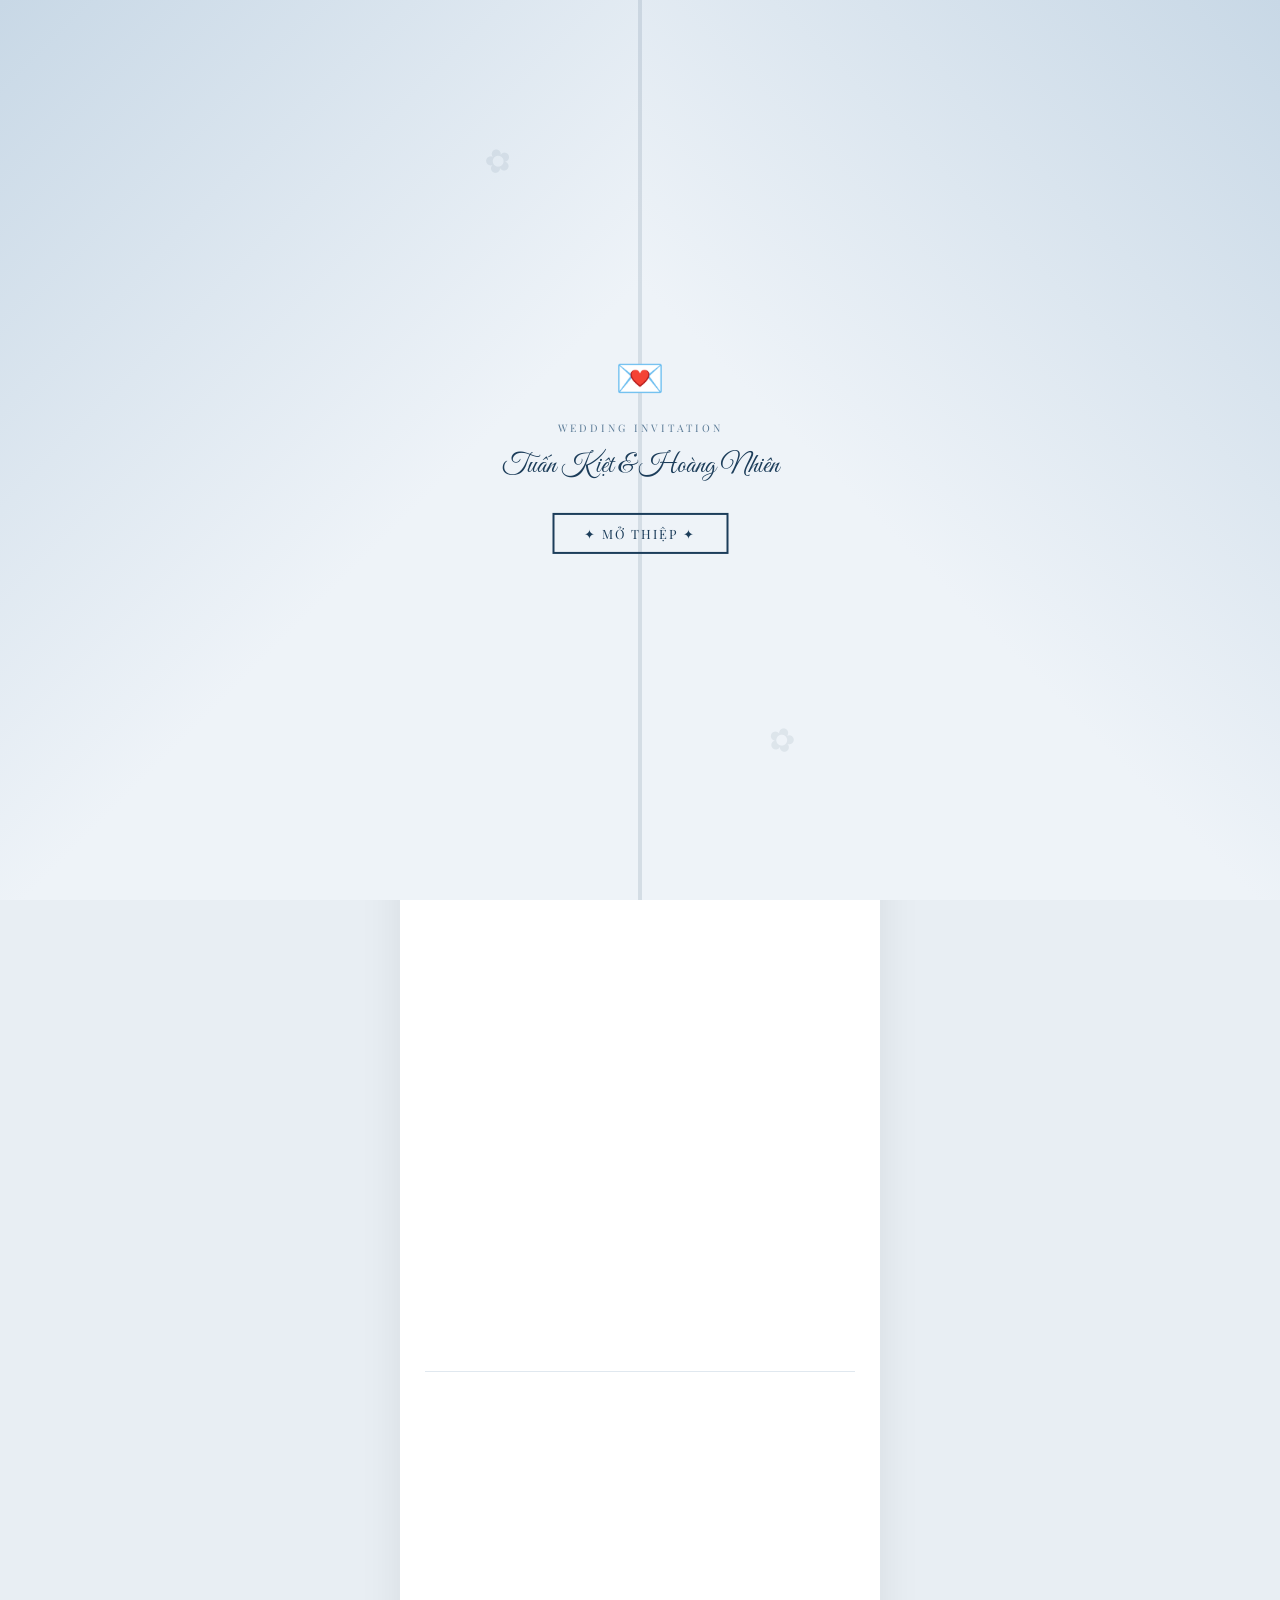
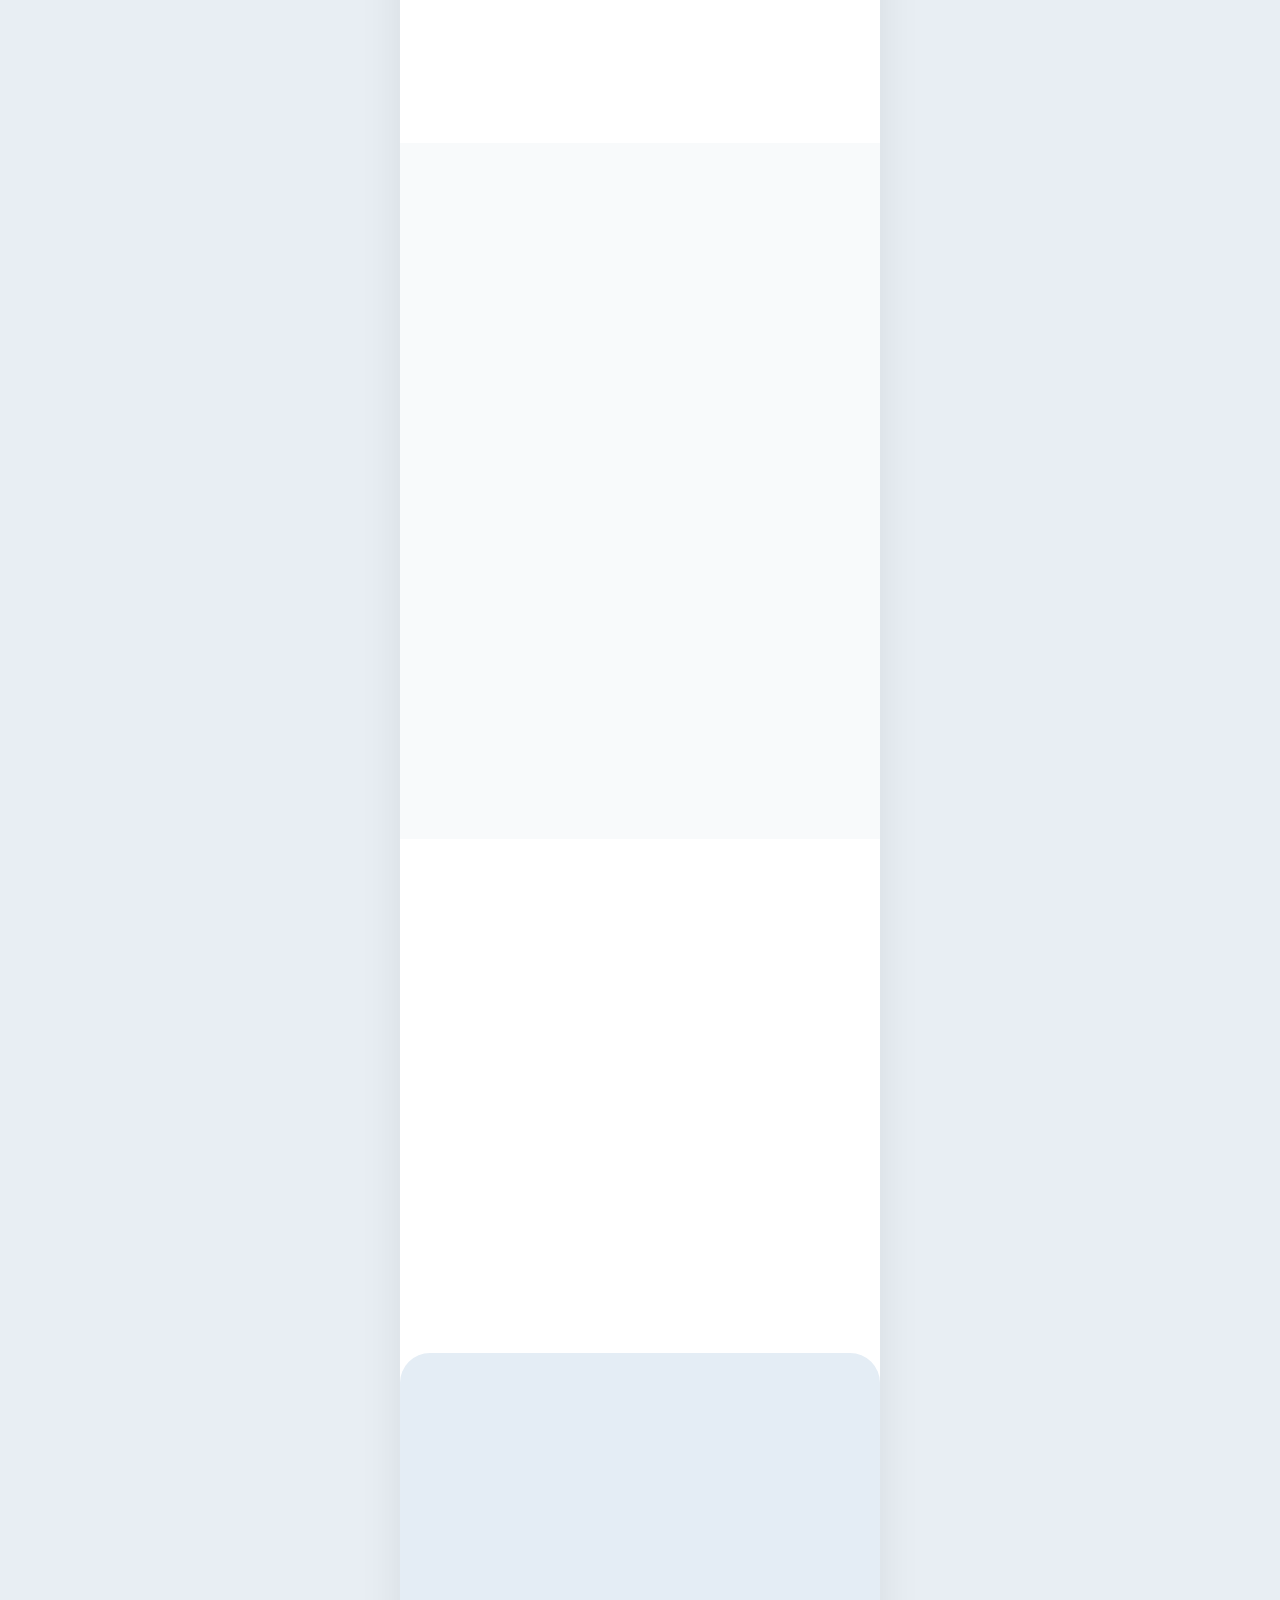
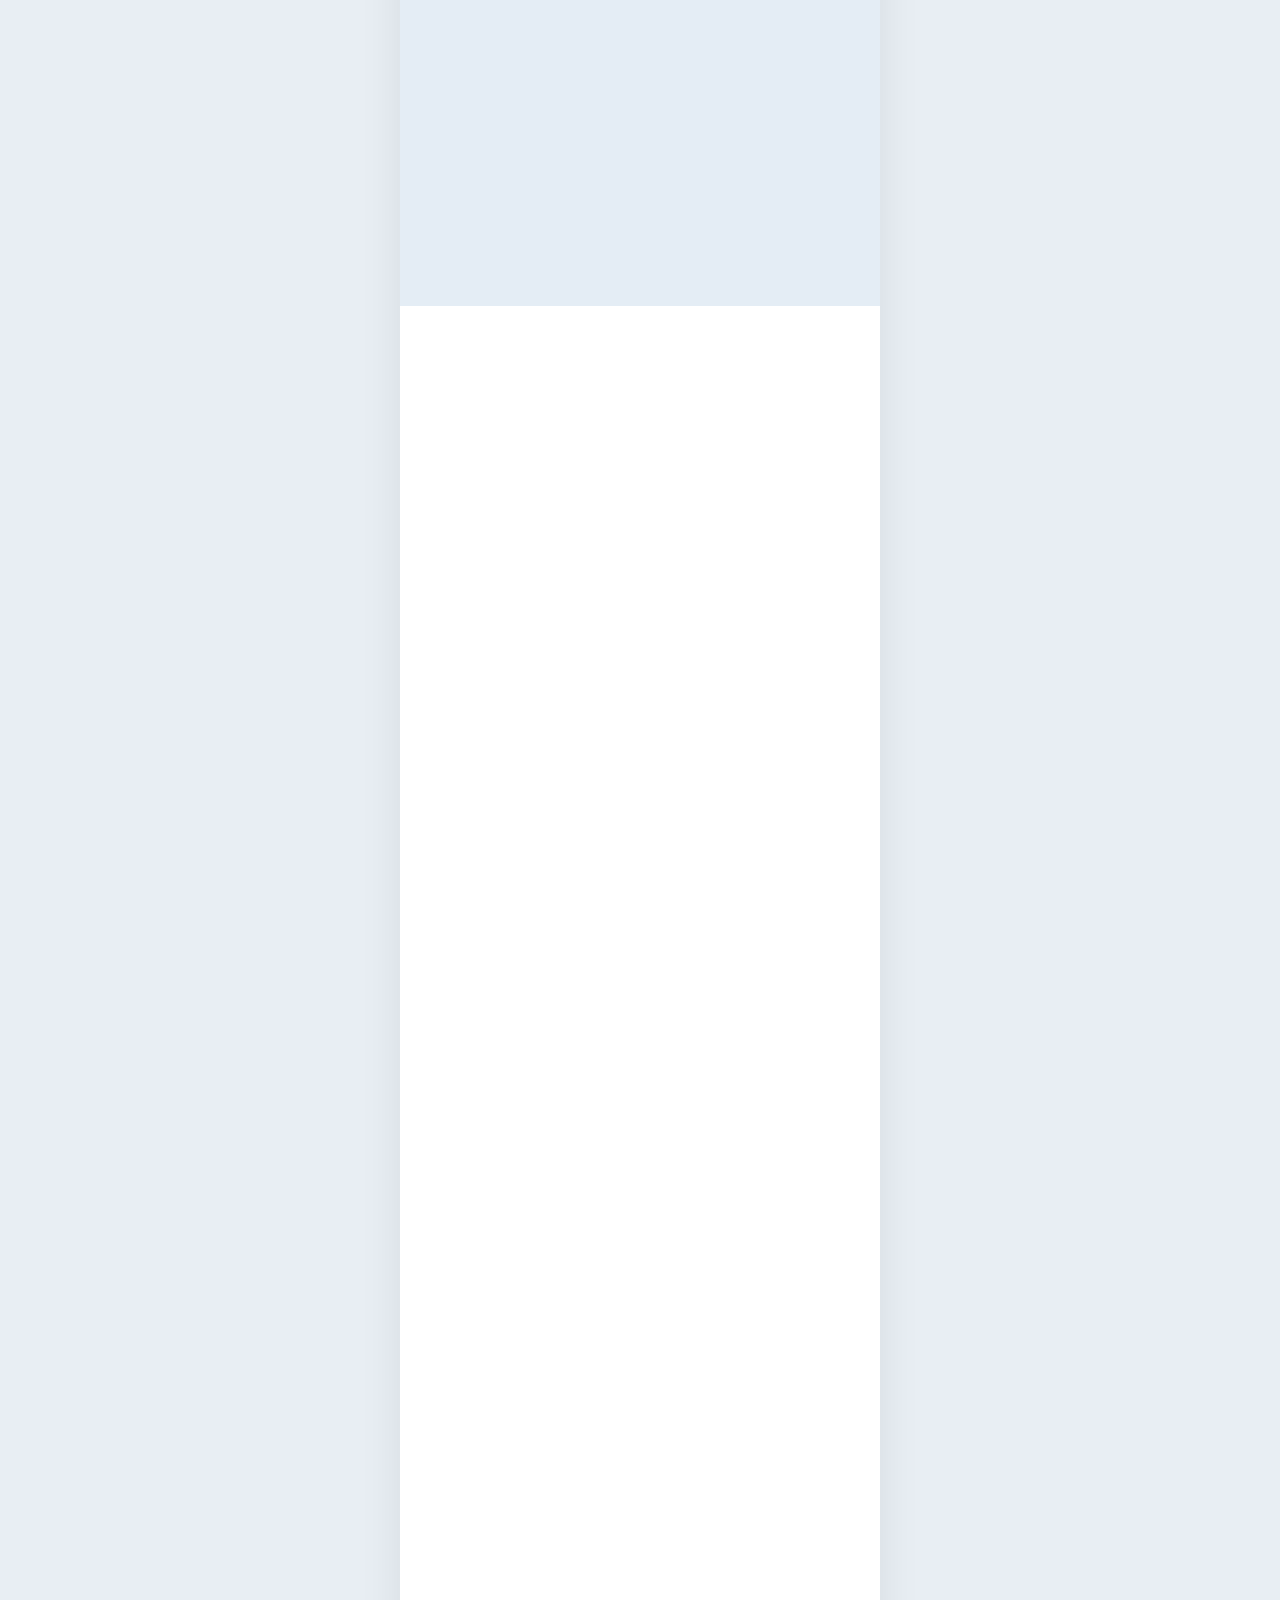
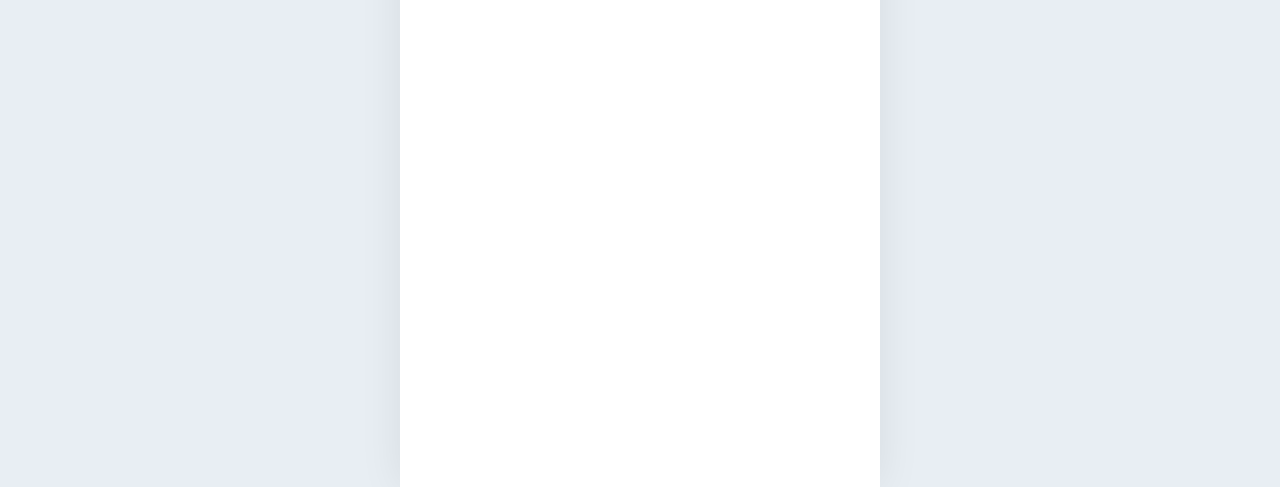
==== commit f318e717: "mau5" ====
--- a/index.html
+++ b/index.html
@@ -70,7 +70,7 @@
         }
 
         /* ==========================================
-           INTRO OVERLAY – Envelope / Card split
+           INTRO OVERLAY – Click to open
            ========================================== */
         .intro-overlay {
             position: fixed;
@@ -78,6 +78,10 @@
             width: 100%; height: 100%;
             z-index: 9999;
             display: flex;
+            pointer-events: auto;
+            cursor: pointer;
+        }
+        .intro-overlay.opened {
             pointer-events: none;
         }
         .intro-overlay .panel {
@@ -86,15 +90,13 @@
             overflow: hidden;
         }
         .intro-overlay .panel-left {
-            background: linear-gradient(135deg, #d6e3ef 0%, #eef3f8 100%);
-            transform-origin: left center;
-            animation: panelSlideLeft 1.4s ease-in-out 0.8s forwards;
+            background: linear-gradient(135deg, #c8d8e6 0%, #eef3f8 60%);
         }
         .intro-overlay .panel-right {
-            background: linear-gradient(225deg, #d6e3ef 0%, #eef3f8 100%);
-            transform-origin: right center;
-            animation: panelSlideRight 1.4s ease-in-out 0.8s forwards;
-        }
+            background: linear-gradient(225deg, #c8d8e6 0%, #eef3f8 60%);
+        }
+
+        /* Viền giữa thiệp */
         .intro-overlay .panel-left::after,
         .intro-overlay .panel-right::after {
             content: '';
@@ -102,43 +104,111 @@
             top: 0;
             width: 2px;
             height: 100%;
-            background: rgba(28,61,90,0.15);
+            background: rgba(28,61,90,0.12);
         }
         .intro-overlay .panel-left::after { right: 0; }
         .intro-overlay .panel-right::after { left: 0; }
 
+        /* Hoa trang trí trên panel */
+        .intro-overlay .panel-left::before {
+            content: '✿';
+            position: absolute;
+            top: 15%; right: 20%;
+            font-size: 2rem;
+            color: rgba(28,61,90,0.08);
+            transform: rotate(-15deg);
+        }
+        .intro-overlay .panel-right::before {
+            content: '✿';
+            position: absolute;
+            bottom: 15%; left: 20%;
+            font-size: 2rem;
+            color: rgba(28,61,90,0.08);
+            transform: rotate(15deg);
+        }
+
+        /* Nội dung giữa */
         .intro-content {
             position: absolute;
             top: 50%; left: 50%;
             transform: translate(-50%, -50%);
             text-align: center;
-            white-space: nowrap;
             z-index: 10000;
-            animation: introFade 0.6s ease-out 0.5s forwards;
-            opacity: 0;
-        }
-        .intro-content p {
-            font-family: 'Great Vibes', cursive;
-            font-size: 2.2rem;
-            color: #1c3d5a;
-        }
-        .intro-content span {
-            font-family: 'Playfair Display', serif;
-            font-size: 0.85rem;
+            animation: introFadeIn 0.8s ease-out forwards;
+        }
+        .intro-content .intro-icon {
+            font-size: 2.5rem;
+            margin-bottom: 10px;
+            animation: floatIcon 2s ease-in-out infinite;
+        }
+        .intro-content .intro-sub {
+            font-family: 'Playfair Display', serif;
+            font-size: 0.65rem;
             color: #5a7a96;
             letter-spacing: 3px;
-        }
-
-        @keyframes introFade {
-            to { opacity: 1; }
+            text-transform: uppercase;
+            display: block;
+            margin-bottom: 8px;
+        }
+        .intro-content .intro-names {
+            font-family: 'Great Vibes', cursive;
+            font-size: 1.7rem;
+            color: #1c3d5a;
+            white-space: nowrap;
+            margin-bottom: 25px;
+        }
+        .intro-content .open-btn {
+            display: inline-block;
+            padding: 10px 30px;
+            border: 2px solid #1c3d5a;
+            color: #1c3d5a;
+            font-family: 'Playfair Display', serif;
+            font-size: 0.8rem;
+            letter-spacing: 2px;
+            text-transform: uppercase;
+            cursor: pointer;
+            background: transparent;
+            transition: all 0.3s;
+            animation: pulseBtn 2s ease-in-out infinite;
+        }
+        .intro-content .open-btn:hover {
+            background: #1c3d5a;
+            color: #fff;
+        }
+
+        /* Khi click -> tách */
+        .intro-overlay.opened .panel-left {
+            animation: panelSlideLeft 1.6s ease-in-out forwards;
+        }
+        .intro-overlay.opened .panel-right {
+            animation: panelSlideRight 1.6s ease-in-out forwards;
+        }
+        .intro-overlay.opened .intro-content {
+            animation: introFadeOut 0.5s ease-out forwards;
+        }
+
+        @keyframes introFadeIn {
+            from { opacity: 0; transform: translate(-50%, -50%) scale(0.9); }
+            to   { opacity: 1; transform: translate(-50%, -50%) scale(1); }
+        }
+        @keyframes introFadeOut {
+            to { opacity: 0; transform: translate(-50%, -50%) scale(0.8); }
         }
         @keyframes panelSlideLeft {
-            0% { transform: translateX(0); opacity: 1; }
-            100% { transform: translateX(-105%); opacity: 0; }
+            0%   { transform: translateX(0); }
+            100% { transform: translateX(-105%); }
         }
         @keyframes panelSlideRight {
-            0% { transform: translateX(0); opacity: 1; }
-            100% { transform: translateX(105%); opacity: 0; }
+            0%   { transform: translateX(0); }
+            100% { transform: translateX(105%); }
+        }
+        @keyframes floatIcon {
+            0%, 100% { transform: translateY(0); }
+            50% { transform: translateY(-8px); }
+        }
+        @keyframes pulseBtn {
+            0%, 100% { box-shadow: 0 0 0 0 rgba(28,61,90,0.3); }
+            50% { box-shadow: 0 0 0 10px rgba(28,61,90,0); }
         }
 
         /* ==========================================
@@ -153,31 +223,66 @@
             opacity: 1;
             transform: translateY(0);
         }
-        .d1 { transition-delay: 0.1s; }
-        .d2 { transition-delay: 0.2s; }
-        .d3 { transition-delay: 0.3s; }
-        .d4 { transition-delay: 0.4s; }
-
-        /* Slide from left */
+        .d1 { transition-delay: 0.15s; }
+        .d2 { transition-delay: 0.3s; }
+        .d3 { transition-delay: 0.45s; }
+        .d4 { transition-delay: 0.6s; }
+        .d5 { transition-delay: 0.75s; }
+        .d6 { transition-delay: 0.9s; }
+
+        /* Slide from left (for photos) */
         .anim-left {
             opacity: 0;
-            transform: translateX(-60px);
-            transition: opacity 0.8s ease-out, transform 0.8s ease-out;
+            transform: translateX(-70px);
+            transition: opacity 1s ease-out, transform 1s ease-out;
         }
         .anim-left.show {
             opacity: 1;
             transform: translateX(0);
         }
 
-        /* Slide from right */
+        /* Slide from right (for photos) */
         .anim-right {
             opacity: 0;
-            transform: translateX(60px);
-            transition: opacity 0.8s ease-out, transform 0.8s ease-out;
+            transform: translateX(70px);
+            transition: opacity 1s ease-out, transform 1s ease-out;
         }
         .anim-right.show {
             opacity: 1;
             transform: translateX(0);
+        }
+
+        /* Drop from top (for titles like NHÀ TRAI) */
+        .anim-down {
+            opacity: 0;
+            transform: translateY(-30px);
+            transition: opacity 0.9s ease-out, transform 0.9s ease-out;
+        }
+        .anim-down.show {
+            opacity: 1;
+            transform: translateY(0);
+        }
+
+        /* Rise from bottom (for parent info) */
+        .anim-up {
+            opacity: 0;
+            transform: translateY(25px);
+            transition: opacity 0.9s ease-out, transform 0.9s ease-out;
+        }
+        .anim-up.show {
+            opacity: 1;
+            transform: translateY(0);
+        }
+
+        /* Scale in (for names) */
+        .anim-scale {
+            opacity: 0;
+            transform: scale(0.7);
+            transition: opacity 1s ease-out, transform 1s cubic-bezier(0.34, 1.56, 0.64, 1);
+        }
+        .anim-scale.show {
+            opacity: 1;
+            transform: scale(1);
         }
 
         /* ==========================================
@@ -192,10 +297,15 @@
            ========================================== */
         .hero {
             position: relative;
-            padding: 50px 25px 30px;
+            padding: 20px 20px 15px;
             text-align: center;
             background: linear-gradient(180deg, #f0f4f8 0%, #ffffff 100%);
             overflow: hidden;
+            min-height: 100vh;
+            min-height: 100dvh;
+            display: flex;
+            flex-direction: column;
+            justify-content: center;
         }
 
         .hero-flowers {
@@ -215,25 +325,26 @@
 
         .hero-label {
             font-family: 'Playfair Display', serif;
-            font-size: 1.15rem;
+            font-size: 0.85rem;
             color: #1c3d5a;
             letter-spacing: 4px;
             text-transform: uppercase;
-            margin-bottom: 8px;
+            margin-bottom: 3px;
         }
 
         .hero-names {
             font-family: 'Great Vibes', cursive;
-            font-size: 2.8rem;
+            font-size: 2rem;
             color: #1c3d5a;
             line-height: 1.2;
-            margin-bottom: 25px;
+            margin-bottom: 10px;
+            white-space: nowrap;
         }
 
         .hero-photo-frame {
-            width: 75%;
-            margin: 0 auto 30px;
-            border: 6px solid #dce6ef;
+            width: 50%;
+            margin: 0 auto 15px;
+            border: 4px solid #dce6ef;
             background: #dce6ef;
             overflow: hidden;
         }
@@ -254,7 +365,7 @@
             gap: 0;
             color: #1c3d5a;
             font-family: 'Playfair Display', serif;
-            margin-bottom: 10px;
+            margin-bottom: 6px;
         }
 
         .dt-left {
@@ -726,12 +837,14 @@
     </style>
 </head>
 <body>
-    <!-- INTRO OVERLAY – Tách thiệp -->
+    <!-- INTRO OVERLAY – Click để mở thiệp -->
     <div class="intro-overlay" id="introOverlay">
         <div class="panel panel-left"></div>
-        <div class="intro-content">
-            <span>WE ARE GETTING MARRIED</span>
-            <p>Tuấn Kiệt & Hoàng Nhiên</p>
+        <div class="intro-content" id="introContent">
+            <div class="intro-icon">💌</div>
+            <span class="intro-sub">Wedding Invitation</span>
+            <p class="intro-names">Tuấn Kiệt & Hoàng Nhiên</p>
+            <button class="open-btn" id="openBtn">✦ Mở Thiệp ✦</button>
         </div>
         <div class="panel panel-right"></div>
     </div>
@@ -772,31 +885,31 @@
             </p>
 
             <!-- Nhà Trai -->
-            <div class="parent-card anim-left">
-                <div class="photo">
+            <div class="parent-card">
+                <div class="photo anim-left">
                     <img src="img/anh3.jpg" alt="Chú Rể" loading="lazy">
                 </div>
                 <div class="info">
-                    <h4>NHÀ TRAI</h4>
-                    <p>ÔNG TẠ VĂN THIẾT</p>
-                    <p>BÀ NGUYỄN THỊ HOA</p>
-                    <p class="addr">Xóm 2 Ngọc Phúc, Ngọc Liệp,<br>Quốc Oai, Hà Nội</p>
-                    <p class="role-label">Chú Rể</p>
-                    <p class="person-name script">Tuấn Kiệt</p>
+                    <h4 class="anim-down d1">NHÀ TRAI</h4>
+                    <p class="anim-up d2">ÔNG TẠ VĂN THIẾT</p>
+                    <p class="anim-up d2">BÀ NGUYỄN THỊ HOA</p>
+                    <p class="addr anim-up d3">Xóm 2 Ngọc Phúc, Ngọc Liệp,<br>Quốc Oai, Hà Nội</p>
+                    <p class="role-label anim-up d4">Chú Rể</p>
+                    <p class="person-name script anim-scale d5">Tuấn Kiệt</p>
                 </div>
             </div>
 
             <!-- Nhà Gái -->
-            <div class="parent-card reverse anim-right">
-                <div class="photo">
+            <div class="parent-card reverse">
+                <div class="photo anim-right">
                     <img src="img/anh4.jpg" alt="Cô Dâu" loading="lazy">
                 </div>
                 <div class="info">
-                    <h4>NHÀ GÁI</h4>
-                    <p>BÀ CẤN THỊ NHIỆM</p>
-                    <p class="addr">Đội 5 Đại Đồng, Độ Lân,<br>Tuyết Nghĩa, Quốc Oai, Hà Nội</p>
-                    <p class="role-label">Cô Dâu</p>
-                    <p class="person-name script">Hoàng Nhiên</p>
+                    <h4 class="anim-down d1">NHÀ GÁI</h4>
+                    <p class="anim-up d2">BÀ CẤN THỊ NHIỆM</p>
+                    <p class="addr anim-up d3">Đội 5 Đại Đồng, Độ Lân,<br>Tuyết Nghĩa, Quốc Oai, Hà Nội</p>
+                    <p class="role-label anim-up d4">Cô Dâu</p>
+                    <p class="person-name script anim-scale d5">Hoàng Nhiên</p>
                 </div>
             </div>
         </section>
@@ -891,18 +1004,31 @@
 
     </div>
 
-    <!-- Inline JS – Scroll animation observer + Intro -->
+    <!-- Inline JS – Click to open + Scroll animations -->
     <script>
         document.addEventListener("DOMContentLoaded", () => {
-            // Remove intro overlay after animation completes
             const intro = document.getElementById('introOverlay');
-            if (intro) {
+            const openBtn = document.getElementById('openBtn');
+
+            // Click anywhere on overlay or button to open
+            function openEnvelope() {
+                if (intro.classList.contains('opened')) return;
+                intro.classList.add('opened');
+
+                // Hide overlay after animation completes
                 setTimeout(() => {
                     intro.style.display = 'none';
-                }, 2500);
+                    initScrollAnimations();
+                }, 1800);
             }
 
-            // Scroll animation observer
+            if (openBtn) openBtn.addEventListener('click', openEnvelope);
+            if (intro) intro.addEventListener('click', openEnvelope);
+        });
+
+        function initScrollAnimations() {
+            const allAnimEls = document.querySelectorAll(".anim, .anim-left, .anim-right, .anim-down, .anim-up, .anim-scale");
+
             const observer = new IntersectionObserver((entries) => {
                 entries.forEach(entry => {
                     if (entry.isIntersecting) {
@@ -910,13 +1036,23 @@
                         observer.unobserve(entry.target);
                     }
                 });
-            }, { threshold: 0.1 });
-
-            // Observe all animation classes
-            document.querySelectorAll(".anim, .anim-left, .anim-right").forEach(el => {
-                observer.observe(el);
+            }, {
+                threshold: 0.15,
+                rootMargin: "0px 0px -25% 0px"
             });
-        });
+
+            allAnimEls.forEach(el => {
+                const rect = el.getBoundingClientRect();
+                const viewH = window.innerHeight;
+
+                if (rect.top < viewH * 0.85) {
+                    // In view -> show with slight delay for staggered feel
+                    el.classList.add("show");
+                } else {
+                    observer.observe(el);
+                }
+            });
+        }
     </script>
 </body>
 </html>
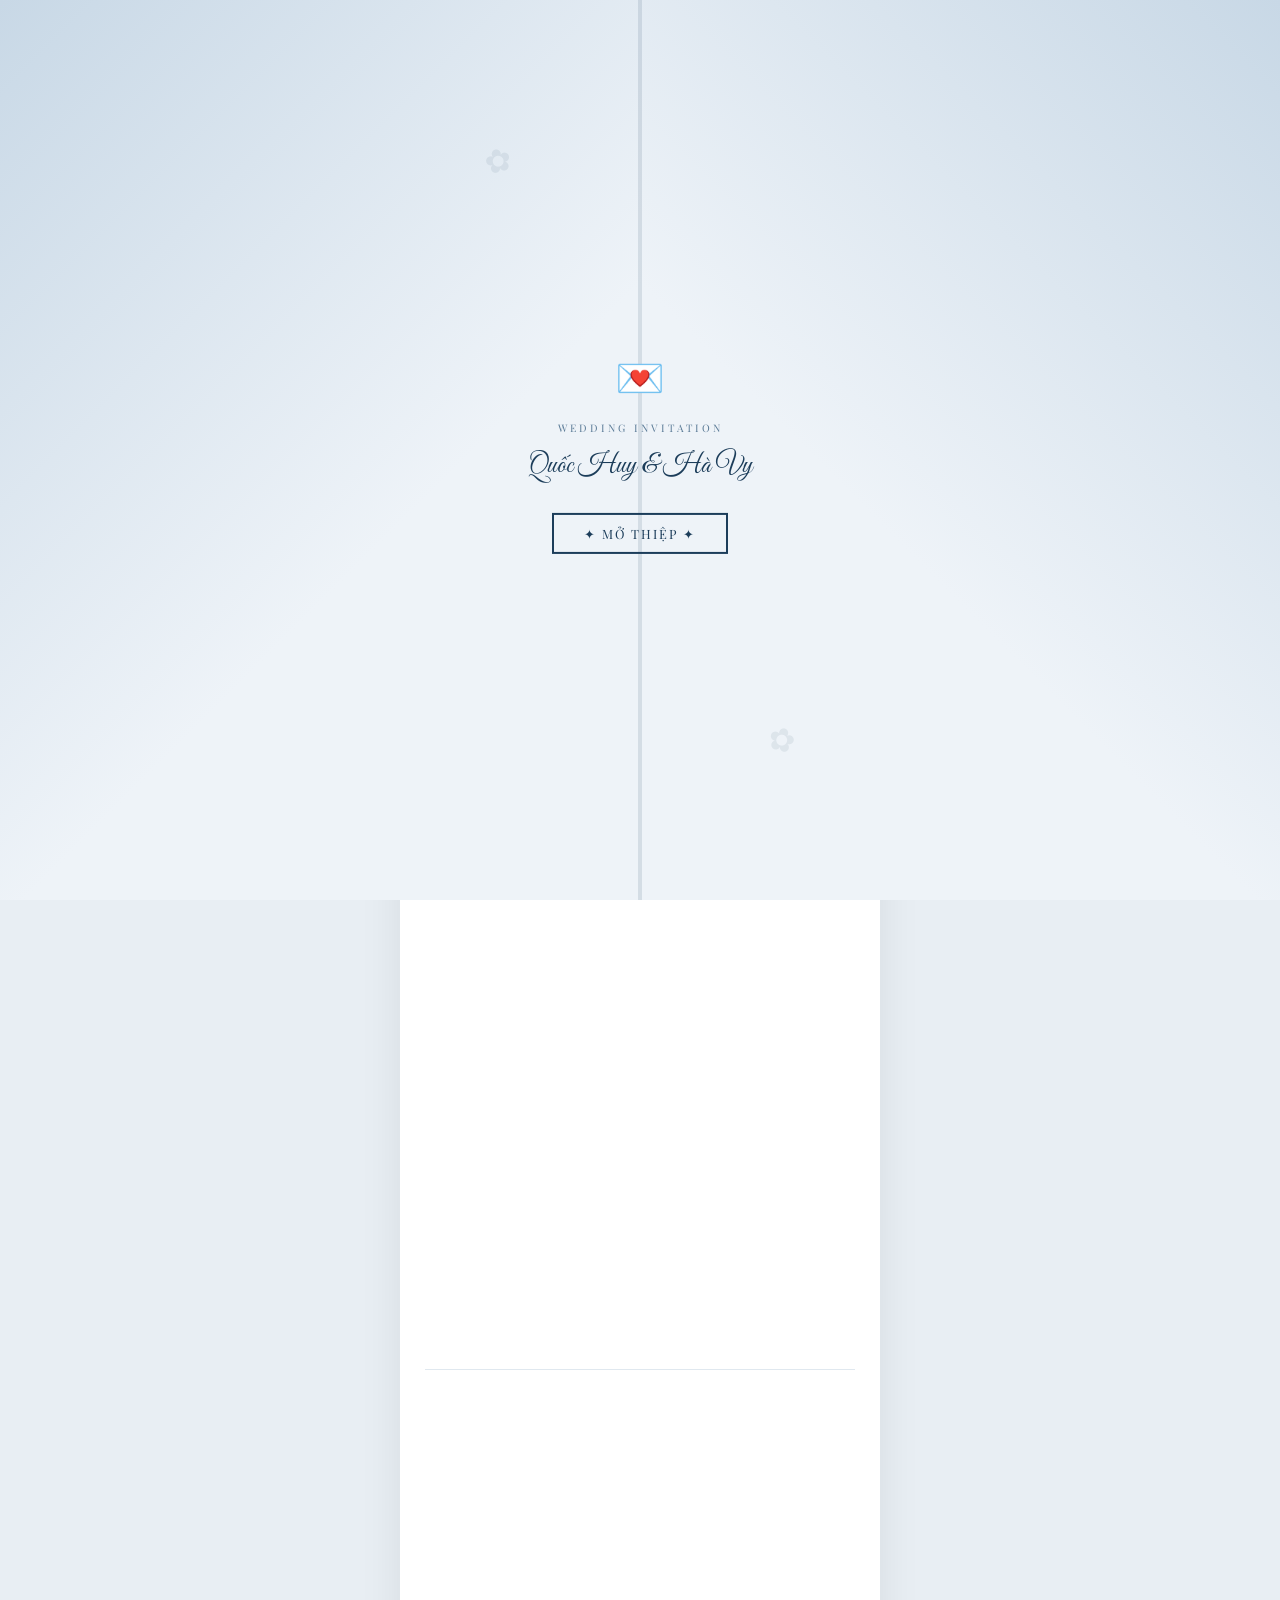
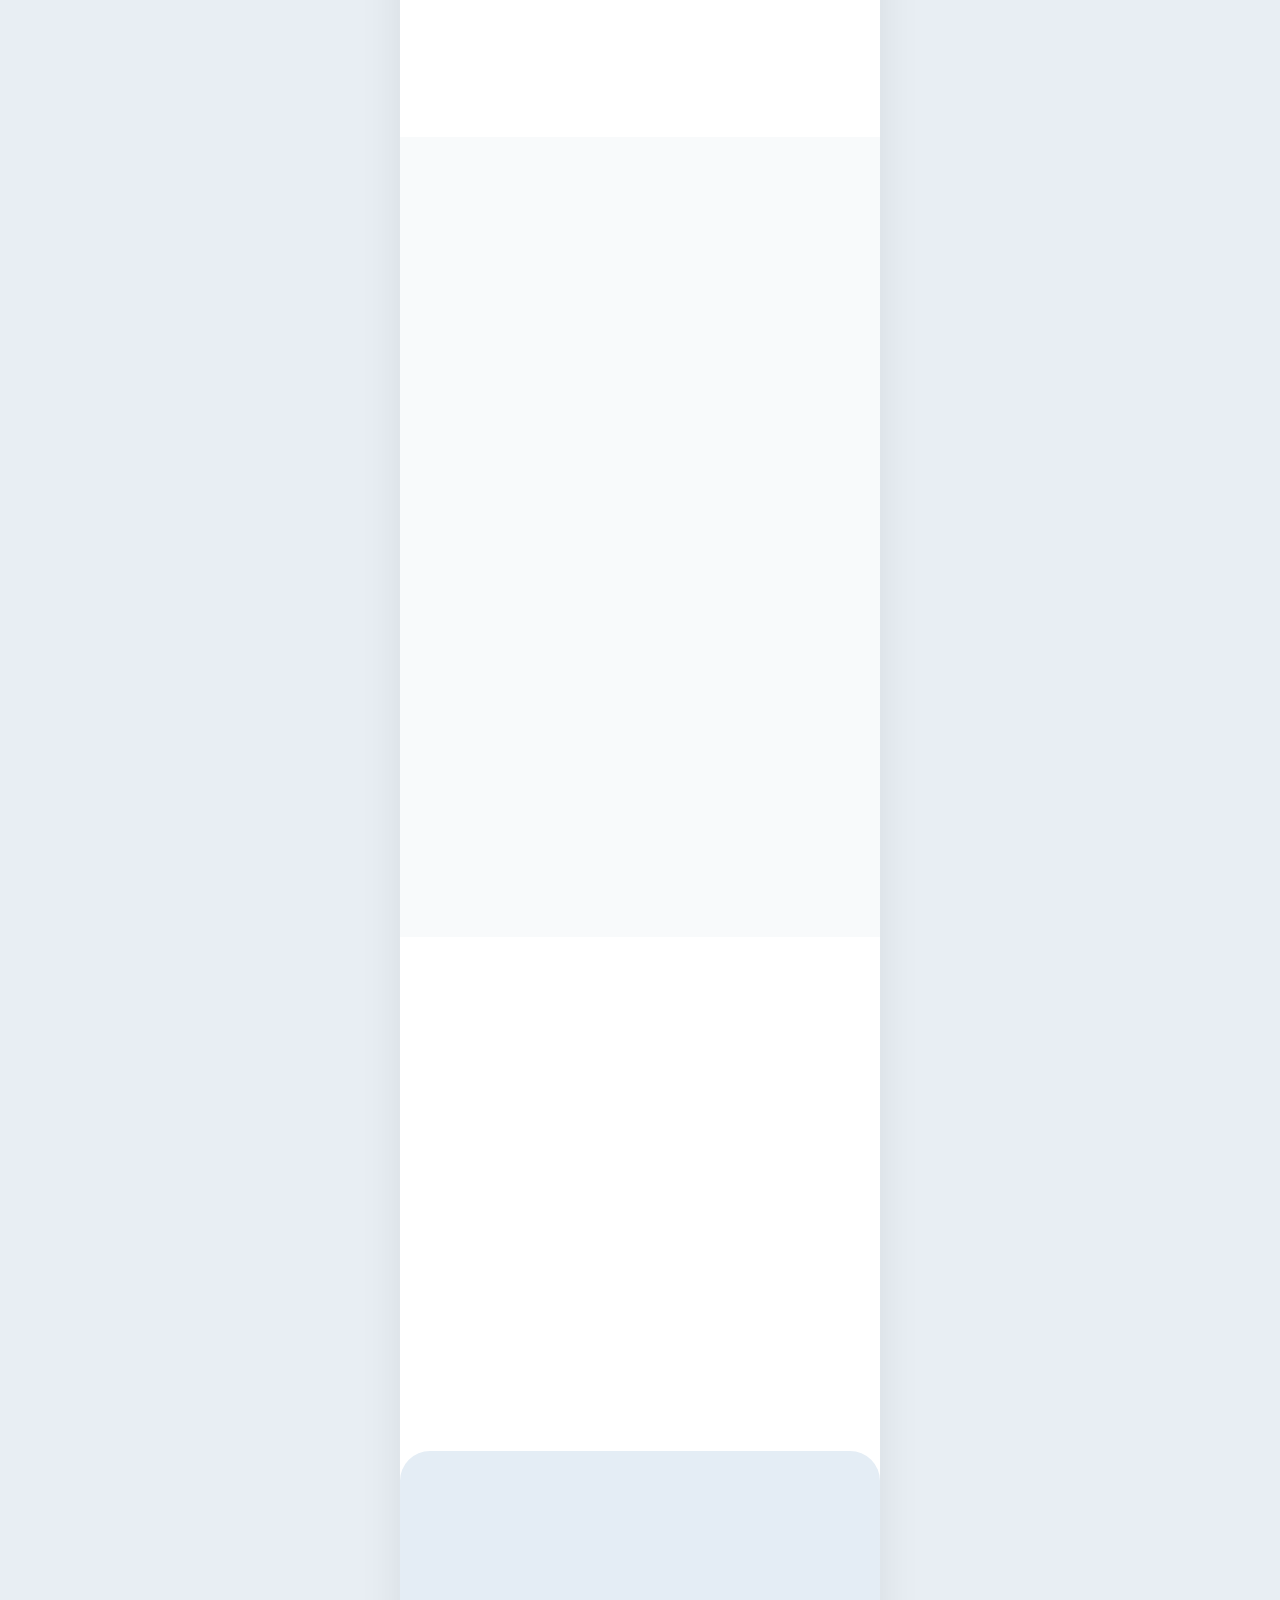
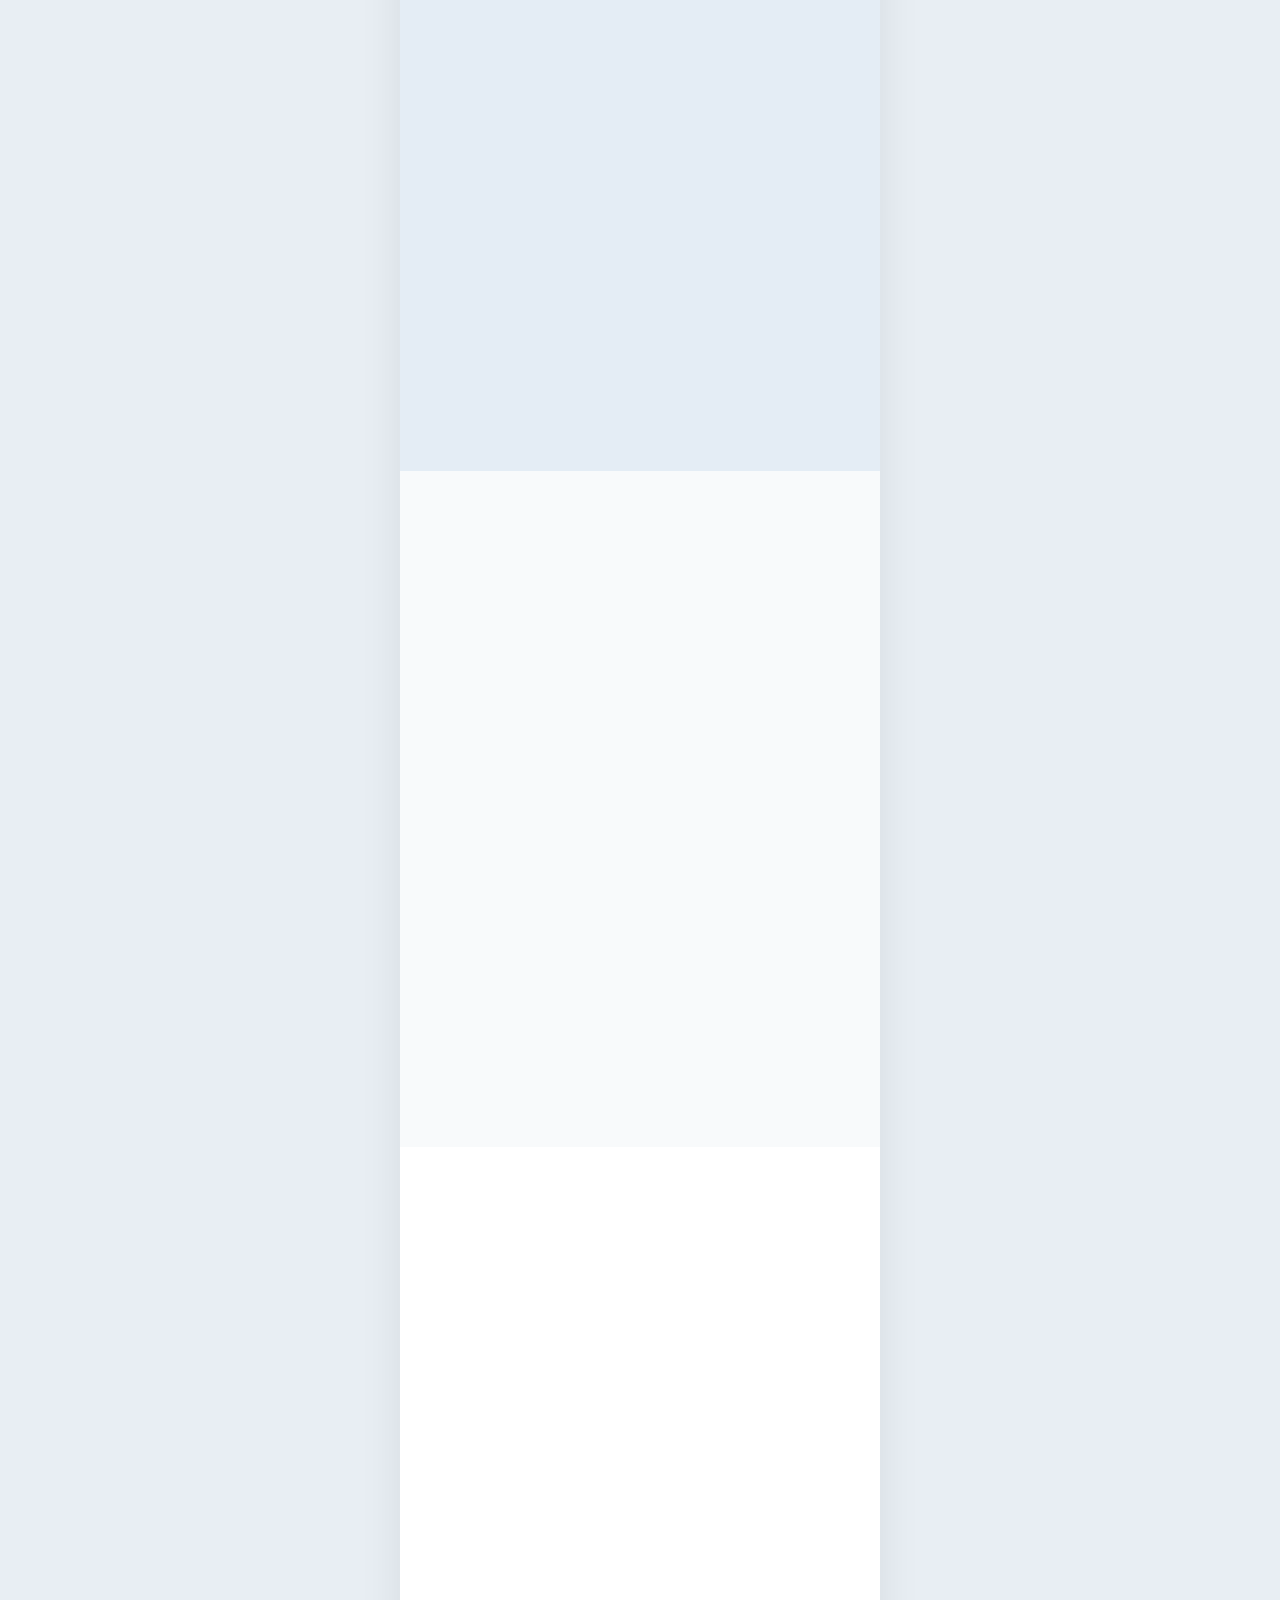
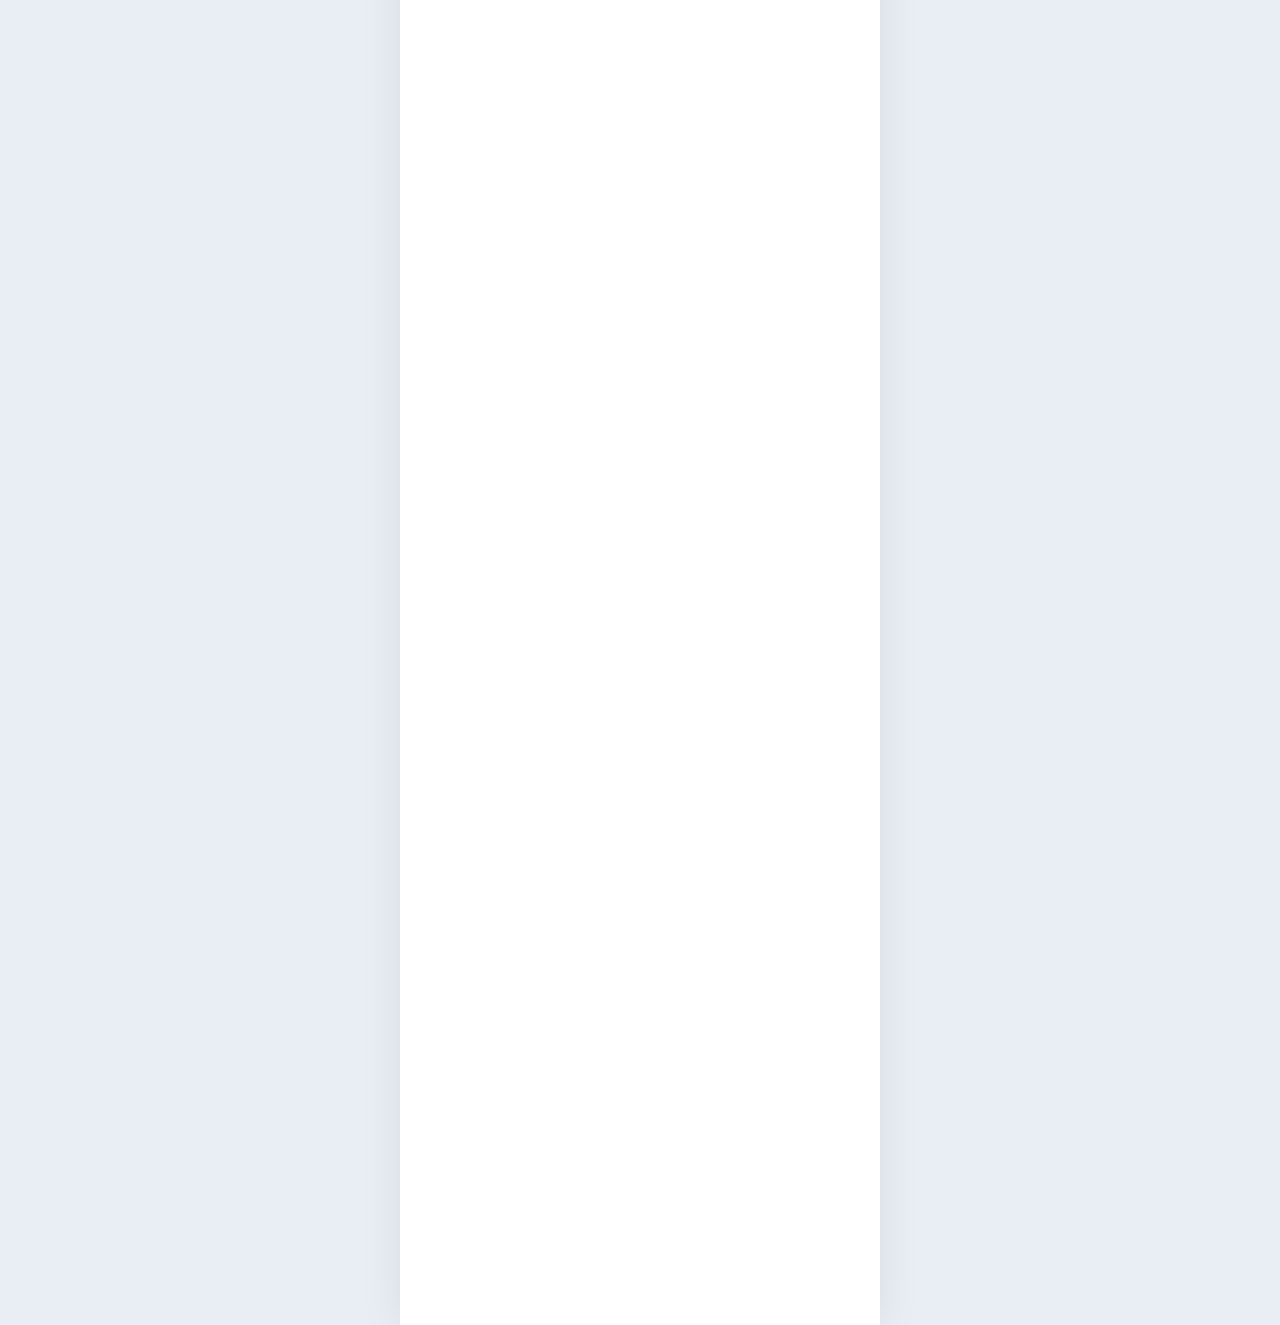
==== commit 188bd046: "mau5update" ====
--- a/index.html
+++ b/index.html
@@ -5,36 +5,36 @@
     <meta name="viewport" content="width=device-width, initial-scale=1.0, maximum-scale=1.0, user-scalable=no">
     
     <!-- ===== SEO & BASIC META ===== -->
-    <title>💒 Thiệp Cưới - Tuấn Kiệt & Hoàng Nhiên | 16 & 17.02.2025</title>
-    <meta name="description" content="Trân trọng kính mời bạn đến dự lễ cưới của Tuấn Kiệt & Hoàng Nhiên - Chủ Nhật & Thứ 2, 16 & 17/02/2025 (Nhằm ngày 19 & 20 tháng 01 năm Ất Tỵ). Tại Nhà Văn Hoá Thôn Ngọc Phúc, Ngọc Liệp, Quốc Oai, Hà Nội ❤️">
+    <title>💒 Thiệp Cưới - Quốc Huy & Hà Vy</title>
+    <meta name="description" content="Trân trọng kính mời bạn đến dự lễ cưới của Quốc Huy & Hà Vy. Tại Thôn 2 Hương Ngải, Xã Tây Phương, TP Hà Nội ❤️">
     <meta name="author" content="Đỗ Văn Anh">
     <meta name="theme-color" content="#1c3d5a">
 
     <!-- ===== OPEN GRAPH – Facebook, Zalo, Messenger ===== -->
     <meta property="og:type" content="website">
     <meta property="og:url" content="https://anhazaz99.github.io/ThiepCuoiOnline/">
-    <meta property="og:title" content="💒 Thiệp Cưới - Tuấn Kiệt & Hoàng Nhiên">
-    <meta property="og:description" content="Trân trọng kính mời bạn đến dự lễ cưới của chúng tôi 💍 Chủ Nhật & Thứ 2 | 16 & 17/02/2025 | 16H00 tại Nhà Văn Hoá Thôn Ngọc Phúc, Quốc Oai, Hà Nội ❤️">
-    <meta property="og:image" content="https://anhazaz99.github.io/ThiepCuoiOnline/img/banner.jpg">
+    <meta property="og:title" content="💒 Thiệp Cưới - Quốc Huy & Hà Vy">
+    <meta property="og:description" content="Trân trọng kính mời bạn đến dự lễ cưới của Quốc Huy & Hà Vy 💍 Tại Thôn 2 Hương Ngải, Xã Tây Phương, TP Hà Nội ❤️">
+    <meta property="og:image" content="https://anhazaz99.github.io/ThiepCuoiOnline/img/mau5banner.jpg">
     <meta property="og:image:width" content="1200">
     <meta property="og:image:height" content="630">
-    <meta property="og:image:alt" content="Thiệp cưới Tuấn Kiệt & Hoàng Nhiên">
+    <meta property="og:image:alt" content="Thiệp cưới Quốc Huy & Hà Vy">
     <meta property="og:locale" content="vi_VN">
     <meta property="og:site_name" content="Thiệp Cưới Online">
 
     <!-- ===== TWITTER CARD ===== -->
     <meta name="twitter:card" content="summary_large_image">
-    <meta name="twitter:title" content="💒 Thiệp Cưới - Tuấn Kiệt & Hoàng Nhiên">
-    <meta name="twitter:description" content="Trân trọng kính mời bạn đến dự lễ cưới của chúng tôi 💍 16 & 17/02/2025 ❤️">
-    <meta name="twitter:image" content="https://anhazaz99.github.io/ThiepCuoiOnline/img/banner.jpg">
+    <meta name="twitter:title" content="💒 Thiệp Cưới - Quốc Huy & Hà Vy">
+    <meta name="twitter:description" content="Trân trọng kính mời bạn đến dự lễ cưới của Quốc Huy & Hà Vy ❤️">
+    <meta name="twitter:image" content="https://anhazaz99.github.io/ThiepCuoiOnline/img/mau5banner.jpg">
 
     <!-- ===== SCHEMA / STRUCTURED DATA ===== -->
-    <meta itemprop="name" content="💒 Thiệp Cưới - Tuấn Kiệt & Hoàng Nhiên">
-    <meta itemprop="description" content="Trân trọng kính mời bạn đến dự lễ cưới của chúng tôi - 16 & 17/02/2025 ❤️">
-    <meta itemprop="image" content="https://anhazaz99.github.io/ThiepCuoiOnline/img/banner.jpg">
+    <meta itemprop="name" content="💒 Thiệp Cưới - Quốc Huy & Hà Vy">
+    <meta itemprop="description" content="Trân trọng kính mời bạn đến dự lễ cưới của Quốc Huy & Hà Vy ❤️">
+    <meta itemprop="image" content="https://anhazaz99.github.io/ThiepCuoiOnline/img/mau5banner.jpg">
 
     <!-- ===== FAVICON ===== -->
-    <link rel="icon" type="image/png" href="img/banner.jpg">
+    <link rel="icon" type="image/png" href="img/mau5banner.jpg">
 
     <!-- ===== GOOGLE FONTS ===== -->
     <link rel="preconnect" href="https://fonts.googleapis.com">
@@ -594,6 +594,126 @@
         }
 
         /* ==========================================
+           TOGGLE TABS – Nhà Trai / Nhà Gái
+           ========================================== */
+        .toggle-tabs {
+            display: flex;
+            justify-content: center;
+            gap: 0;
+            margin-bottom: 25px;
+        }
+        .toggle-tabs .tab-btn {
+            padding: 10px 28px;
+            font-family: 'Playfair Display', serif;
+            font-size: 0.85rem;
+            letter-spacing: 2px;
+            text-transform: uppercase;
+            cursor: pointer;
+            border: 2px solid #1c3d5a;
+            background: transparent;
+            color: #1c3d5a;
+            transition: all 0.35s ease;
+            font-weight: 600;
+        }
+        .toggle-tabs .tab-btn:first-child {
+            border-radius: 25px 0 0 25px;
+            border-right: 1px solid #1c3d5a;
+        }
+        .toggle-tabs .tab-btn:last-child {
+            border-radius: 0 25px 25px 0;
+            border-left: 1px solid #1c3d5a;
+        }
+        .toggle-tabs .tab-btn.active {
+            background: #1c3d5a;
+            color: #fff;
+        }
+        .toggle-tabs .tab-btn:hover:not(.active) {
+            background: rgba(28,61,90,0.08);
+        }
+        .tab-content {
+            display: none;
+            animation: tabFadeIn 0.5s ease forwards;
+        }
+        .tab-content.active {
+            display: block;
+        }
+        @keyframes tabFadeIn {
+            from { opacity: 0; transform: translateY(10px); }
+            to { opacity: 1; transform: translateY(0); }
+        }
+
+        /* ==========================================
+           QR CODE SECTION
+           ========================================== */
+        .qr-section {
+            padding: 45px 25px;
+            background: #f8fafb;
+            text-align: center;
+        }
+        .qr-title {
+            font-family: 'Great Vibes', cursive;
+            font-size: 2.5rem;
+            color: #1c3d5a;
+            margin-bottom: 5px;
+        }
+        .qr-subtitle {
+            font-family: 'Playfair Display', serif;
+            font-size: 0.82rem;
+            font-style: italic;
+            color: #5a7a96;
+            margin-bottom: 25px;
+        }
+        .qr-card {
+            background: #fff;
+            border-radius: 16px;
+            padding: 30px 20px;
+            box-shadow: 0 4px 20px rgba(28,61,90,0.08);
+            max-width: 320px;
+            margin: 0 auto;
+            border: 1px solid #e0e8ef;
+        }
+        .qr-card .qr-label {
+            font-family: 'Playfair Display', serif;
+            font-size: 0.9rem;
+            letter-spacing: 2px;
+            text-transform: uppercase;
+            color: #1c3d5a;
+            font-weight: 700;
+            margin-bottom: 5px;
+        }
+        .qr-card .qr-name {
+            font-family: 'Great Vibes', cursive;
+            font-size: 2rem;
+            color: #1c3d5a;
+            margin-bottom: 15px;
+        }
+        .qr-card .qr-img {
+            width: 200px;
+            height: 200px;
+            margin: 0 auto 15px;
+            border-radius: 12px;
+            overflow: hidden;
+            border: 3px solid #dce6ef;
+        }
+        .qr-card .qr-img img {
+            width: 100%;
+            height: 100%;
+            object-fit: contain;
+        }
+        .qr-card .qr-note {
+            font-size: 0.78rem;
+            color: #5a7a96;
+            font-style: italic;
+            line-height: 1.5;
+        }
+        .qr-divider {
+            width: 40px;
+            height: 2px;
+            background: #dce6ef;
+            margin: 8px auto 12px;
+        }
+
+        /* ==========================================
            SECTION 4 – CALENDAR + LOCATION
            Ref: Screenshot 4
            ========================================== */
@@ -843,7 +963,7 @@
         <div class="intro-content" id="introContent">
             <div class="intro-icon">💌</div>
             <span class="intro-sub">Wedding Invitation</span>
-            <p class="intro-names">Tuấn Kiệt & Hoàng Nhiên</p>
+            <p class="intro-names">Quốc Huy & Hà Vy</p>
             <button class="open-btn" id="openBtn">✦ Mở Thiệp ✦</button>
         </div>
         <div class="panel panel-right"></div>
@@ -856,10 +976,10 @@
             <img src="img/backgroud-hoa" class="hero-flowers" alt="">
             <div class="hero-inner">
                 <p class="hero-label anim">SAVE THE DATE</p>
-                <h1 class="hero-names anim d1">Tuấn Kiệt & Hoàng Nhiên</h1>
+                <h1 class="hero-names anim d1">Quốc Huy & Hà Vy</h1>
 
                 <div class="hero-photo-frame anim d2">
-                    <img src="img/anh1.jpg" alt="Ảnh cưới" loading="lazy">
+                    <img src="img/mau5anh2.jpg" alt="Ảnh cưới" loading="lazy">
                 </div>
 
                 <div class="hero-date-row anim d3">
@@ -887,29 +1007,30 @@
             <!-- Nhà Trai -->
             <div class="parent-card">
                 <div class="photo anim-left">
-                    <img src="img/anh3.jpg" alt="Chú Rể" loading="lazy">
+                    <img src="img/mau5anh3.jpg" alt="Chú Rể" loading="lazy">
                 </div>
                 <div class="info">
                     <h4 class="anim-down d1">NHÀ TRAI</h4>
-                    <p class="anim-up d2">ÔNG TẠ VĂN THIẾT</p>
-                    <p class="anim-up d2">BÀ NGUYỄN THỊ HOA</p>
-                    <p class="addr anim-up d3">Xóm 2 Ngọc Phúc, Ngọc Liệp,<br>Quốc Oai, Hà Nội</p>
+                    <p class="anim-up d2">ÔNG ĐỖ VĂN HỒNG</p>
+                    <p class="anim-up d2">BÀ NGUYỄN THỊ HUỆ</p>
+                    <p class="addr anim-up d3">Thôn 2 Hương Ngải, Xã Tây Phương,<br>TP Hà Nội</p>
                     <p class="role-label anim-up d4">Chú Rể</p>
-                    <p class="person-name script anim-scale d5">Tuấn Kiệt</p>
+                    <p class="person-name script anim-scale d5">Quốc Huy</p>
                 </div>
             </div>
 
             <!-- Nhà Gái -->
             <div class="parent-card reverse">
                 <div class="photo anim-right">
-                    <img src="img/anh4.jpg" alt="Cô Dâu" loading="lazy">
+                    <img src="img/mau5anh5.jpg" alt="Cô Dâu" loading="lazy">
                 </div>
                 <div class="info">
                     <h4 class="anim-down d1">NHÀ GÁI</h4>
-                    <p class="anim-up d2">BÀ CẤN THỊ NHIỆM</p>
-                    <p class="addr anim-up d3">Đội 5 Đại Đồng, Độ Lân,<br>Tuyết Nghĩa, Quốc Oai, Hà Nội</p>
+                    <p class="anim-up d2">ÔNG NGUYỄN VĂN NHỚ</p>
+                    <p class="anim-up d2">BÀ ĐẶNG THỊ HOA</p>
+                    <p class="addr anim-up d3">Bình Xá, Xã Tây Phương,<br>TP Hà Nội</p>
                     <p class="role-label anim-up d4">Cô Dâu</p>
-                    <p class="person-name script anim-scale d5">Hoàng Nhiên</p>
+                    <p class="person-name script anim-scale d5">Hà Vy</p>
                 </div>
             </div>
         </section>
@@ -919,21 +1040,36 @@
             <div class="invite-header anim">
                 <div class="line-deco"></div>
                 <p class="title-script">Thư Mời</p>
-                <p class="title-sub">THAM DỰ LỄ CƯỚI CỦA TUẤN KIỆT & HOÀNG NHIÊN</p>
+                <p class="title-sub">THAM DỰ LỄ CƯỚI CỦA QUỐC HUY & HÀ VY</p>
             </div>
 
             <div class="photo-row anim d1">
-                <img src="img/anh5.jpg" alt="" loading="lazy">
-                <img src="img/anh1.jpg" alt="" loading="lazy">
-                <img src="img/anh6.jpg" alt="" loading="lazy">
-            </div>
-
-            <div class="event-box anim d2">
-                <h3>TIỆC CƯỚI NHÀ TRAI</h3>
+                <img src="img/mau5anh4.jpg" alt="" loading="lazy">
+                <img src="img/mau5anh1.jpg" alt="" loading="lazy">
+                <img src="img/mau5anh6.jpg" alt="" loading="lazy">
+            </div>
+
+            <div class="toggle-tabs anim d2">
+                <button class="tab-btn active" onclick="switchTab(this, 'event-trai', 'event-gai')">Nhà Trai</button>
+                <button class="tab-btn" onclick="switchTab(this, 'event-gai', 'event-trai')">Nhà Gái</button>
+            </div>
+
+            <div class="event-box anim d3" id="event-trai">
+                <h3>LỄ THÀNH HÔN</h3>
                 <p class="ev-time">CHỦ NHẬT & THỨ 2 | 16H00</p>
                 <p class="ev-date">16 & 17 . 02 . 2025</p>
                 <p class="ev-lunar">(Tức Ngày 19 & 20 Tháng 01 Năm Ất Tỵ)</p>
-                <button class="btn-rsvp" onclick="document.getElementById('rsvpSection').scrollIntoView({behavior:'smooth'})">XÁC NHẬN THAM DỰ</button>
+                <p style="font-size:0.82rem; margin-top:10px; color:#2d5070;">📍 Thôn 2 Hương Ngải, Xã Tây Phương, TP Hà Nội</p>
+                <button class="btn-rsvp" style="margin-top:15px" onclick="document.getElementById('rsvpSection').scrollIntoView({behavior:'smooth'})">XÁC NHẬN THAM DỰ</button>
+            </div>
+
+            <div class="event-box" id="event-gai" style="display:none;">
+                <h3>LỄ VU QUY</h3>
+                <p class="ev-time">CHỦ NHẬT & THỨ 2 | 16H00</p>
+                <p class="ev-date">16 & 17 . 02 . 2025</p>
+                <p class="ev-lunar">(Tức Ngày 19 & 20 Tháng 01 Năm Ất Tỵ)</p>
+                <p style="font-size:0.82rem; margin-top:10px; color:#2d5070;">📍 Bình Xá, Xã Tây Phương, TP Hà Nội</p>
+                <button class="btn-rsvp" style="margin-top:15px" onclick="document.getElementById('rsvpSection').scrollIntoView({behavior:'smooth'})">XÁC NHẬN THAM DỰ</button>
             </div>
         </section>
 
@@ -963,19 +1099,77 @@
         <section class="location-wrap">
             <p class="loc-title anim">Địa điểm tổ chức</p>
 
-            <div class="loc-info anim d1">
-                <div class="pin"><i class="fas fa-map-marker-alt"></i></div>
-                <div class="loc-text">
-                    <h4>Nhà Văn Hoá Thôn Ngọc Phúc</h4>
-                    <p>Ngọc Liệp, Quốc Oai, Hà Nội</p>
+            <div class="toggle-tabs anim d1">
+                <button class="tab-btn active" onclick="switchTab(this, 'loc-trai', 'loc-gai')">Nhà Trai</button>
+                <button class="tab-btn" onclick="switchTab(this, 'loc-gai', 'loc-trai')">Nhà Gái</button>
+            </div>
+
+            <!-- Địa điểm Nhà Trai -->
+            <div id="loc-trai" class="tab-content active">
+                <div class="loc-info anim d2">
+                    <div class="pin"><i class="fas fa-map-marker-alt"></i></div>
+                    <div class="loc-text">
+                        <h4>Nhà văn hóa thôn 2</h4>
+                        <p>Hương Ngải, Xã Tây Phương, TP Hà Nội</p>
+                    </div>
                 </div>
-            </div>
-
-            <a href="https://maps.app.goo.gl/ezdvZzKPBBcntM5E9" target="_blank" class="btn-map anim d2">Xem Chỉ Đường</a>
-
-            <div class="map-frame anim d3">
-                <iframe src="https://www.google.com/maps/embed?pb=!1m18!1m12!1m3!1d14899.71261625902!2d105.6262443!3d20.9955146!2m3!1f0!2f0!3f0!3m2!1i1024!2i768!4f13.1!3m3!1m2!1s0x313451000b213c41%3A0xc6cb557e93fca1db!2zTmjDoCBWxINuIEhvw6EgVGjDtG4gTmfhu41jIFBow7pj!5e0!3m2!1svi!2s!4v1703649528956!5m2!1svi!2s"
-                    allowfullscreen="" loading="lazy" referrerpolicy="no-referrer-when-downgrade"></iframe>
+                <a href="https://www.google.com/maps/search/Th%C3%B4n+2+H%C6%B0%C6%A1ng+Ng%E1%BA%A3i,+Th%E1%BA%A1ch+Th%E1%BA%A5t,+H%C3%A0+N%E1%BB%99i" target="_blank" class="btn-map anim d3">Xem Chỉ Đường</a>
+                <div class="map-frame anim d4">
+                    <iframe src="https://www.google.com/maps/embed?pb=!1m18!1m12!1m3!1d7448.615049921565!2d105.60658413810273!3d21.02037772753596!2m3!1f0!2f0!3f0!3m2!1i1024!2i768!4f13.1!3m3!1m2!1s0x3134510913a64b97%3A0x73364090a1cf14c4!2zTmjDoCB2xINuIGhvw6EgdGjDtG4gMg!5e0!3m2!1svi!2s!4v1773641993099!5m2!1svi!2s"
+                        allowfullscreen="" loading="lazy" referrerpolicy="no-referrer-when-downgrade"></iframe>
+                </div>
+            </div>
+
+            <!-- Địa điểm Nhà Gái -->
+            <div id="loc-gai" class="tab-content" style="display:none;">
+                <div class="loc-info">
+                    <div class="pin"><i class="fas fa-map-marker-alt"></i></div>
+                    <div class="loc-text">
+                        <h4>Bình Xá</h4>
+                        <p>Xã Tây Phương, TP Hà Nội</p>
+                    </div>
+                </div>
+                <a href="https://www.google.com/maps/search/B%C3%ACnh+X%C3%A1,+Th%E1%BA%A1ch+Th%E1%BA%A5t,+H%C3%A0+N%E1%BB%99i" target="_blank" class="btn-map">Xem Chỉ Đường</a>
+                <div class="map-frame">
+                    <iframe src="https://www.google.com/maps/embed?pb=!1m17!1m12!1m3!1d3724.264226664531!2d105.6082778!3d21.022111100000004!2m3!1f0!2f0!3f0!3m2!1i1024!2i768!4f13.1!3m2!1m1!2zMjHCsDAxJzE5LjYiTiAxMDXCsDM2JzI5LjgiRQ!5e0!3m2!1svi!2s!4v1773643157148!5m2!1svi!2s" width="600" height="450" style="border:0;" allowfullscreen="" loading="lazy" referrerpolicy="no-referrer-when-downgrade"></iframe>
+                </div>
+            </div>
+        </section>
+
+        <!-- ===== SECTION: QR CODE ===== -->
+        <section class="qr-section">
+            <p class="qr-title anim">Mừng Cưới</p>
+            <p class="qr-subtitle anim d1">"Của ít lòng nhiều, xin gửi gắm yêu thương"</p>
+
+            <div class="toggle-tabs anim d2">
+                <button class="tab-btn active" onclick="switchTab(this, 'qr-trai', 'qr-gai')">Chú Rể</button>
+                <button class="tab-btn" onclick="switchTab(this, 'qr-gai', 'qr-trai')">Cô Dâu</button>
+            </div>
+
+            <!-- QR Chú Rể -->
+            <div id="qr-trai" class="tab-content active">
+                <div class="qr-card anim d3">
+                    <p class="qr-label">Chú Rể</p>
+                    <p class="qr-name">Quốc Huy</p>
+                    <div class="qr-divider"></div>
+                    <div class="qr-img">
+                        <img src="img/mau5QRnhatrai.png" alt="QR Chú Rể" loading="lazy">
+                    </div>
+                    <p class="qr-note">Quét mã QR để chuyển khoản mừng cưới</p>
+                </div>
+            </div>
+
+            <!-- QR Cô Dâu -->
+            <div id="qr-gai" class="tab-content" style="display:none;">
+                <div class="qr-card">
+                    <p class="qr-label">Cô Dâu</p>
+                    <p class="qr-name">Hà Vy</p>
+                    <div class="qr-divider"></div>
+                    <div class="qr-img">
+                        <img src="img/mau5QRnhagai.png" alt="QR Cô Dâu" loading="lazy">
+                    </div>
+                    <p class="qr-note">Quét mã QR để chuyển khoản mừng cưới</p>
+                </div>
             </div>
         </section>
 
@@ -985,16 +1179,16 @@
             <p class="gallery-heart anim">───── ♥ ─────</p>
 
             <div class="gallery-masonry">
-                <div class="g-item h-small anim"><img src="img/anh5.jpg" alt="" loading="lazy"></div>
-                <div class="g-item h-small anim d1"><img src="img/anh6.jpg" alt="" loading="lazy"></div>
-                <div class="g-item wide h-med anim d2"><img src="img/anh3.jpg" alt="" loading="lazy"></div>
-                <div class="g-item wide h-large anim"><img src="img/anh4.jpg" alt="" loading="lazy"></div>
-                <div class="g-item h-small anim d1"><img src="img/anh1.jpg" alt="" loading="lazy"></div>
-                <div class="g-item h-small anim d2"><img src="img/anh7.jpg" alt="" loading="lazy"></div>
+                <div class="g-item h-small anim"><img src="img/mau5anh5.jpg" alt="" loading="lazy"></div>
+                <div class="g-item h-small anim d1"><img src="img/mau5anh6.jpg" alt="" loading="lazy"></div>
+                <div class="g-item wide h-med anim d2"><img src="img/mau5anh7.jpg" alt="" loading="lazy"></div>
+                <div class="g-item wide h-large anim"><img src="img/mau5anh8.jpg" alt="" loading="lazy"></div>
+                <div class="g-item h-small anim d1"><img src="img/mau5anh9.jpg" alt="" loading="lazy"></div>
+                <div class="g-item h-small anim d2"><img src="img/mau5anh10.jpg" alt="" loading="lazy"></div>
             </div>
 
             <div class="thankyou-block anim d4">
-                <img src="img/anh2.jpg" alt="Thank You" loading="lazy">
+                <img src="img/mau5anh1.jpg" alt="Thank You" loading="lazy">
                 <div class="thankyou-overlay">
                     <p class="ty-script">~thankyou~</p>
                     <p class="ty-sub">Rất hân hạnh được đón tiếp!</p>
@@ -1004,7 +1198,7 @@
 
     </div>
 
-    <!-- Inline JS – Click to open + Scroll animations -->
+    <!-- Inline JS – Click to open + Scroll animations + Tab switching -->
     <script>
         document.addEventListener("DOMContentLoaded", () => {
             const intro = document.getElementById('introOverlay');
@@ -1025,6 +1219,30 @@
             if (openBtn) openBtn.addEventListener('click', openEnvelope);
             if (intro) intro.addEventListener('click', openEnvelope);
         });
+
+        // Tab switching function
+        function switchTab(btn, showId, hideId) {
+            // Toggle button states
+            const parent = btn.parentElement;
+            parent.querySelectorAll('.tab-btn').forEach(b => b.classList.remove('active'));
+            btn.classList.add('active');
+
+            // Toggle content
+            const showEl = document.getElementById(showId);
+            const hideEl = document.getElementById(hideId);
+            if (hideEl) {
+                hideEl.style.display = 'none';
+                hideEl.classList.remove('active');
+            }
+            if (showEl) {
+                showEl.style.display = 'block';
+                showEl.classList.add('active');
+                // Re-trigger animation
+                showEl.style.animation = 'none';
+                showEl.offsetHeight; // force reflow
+                showEl.style.animation = 'tabFadeIn 0.5s ease forwards';
+            }
+        }
 
         function initScrollAnimations() {
             const allAnimEls = document.querySelectorAll(".anim, .anim-left, .anim-right, .anim-down, .anim-up, .anim-scale");
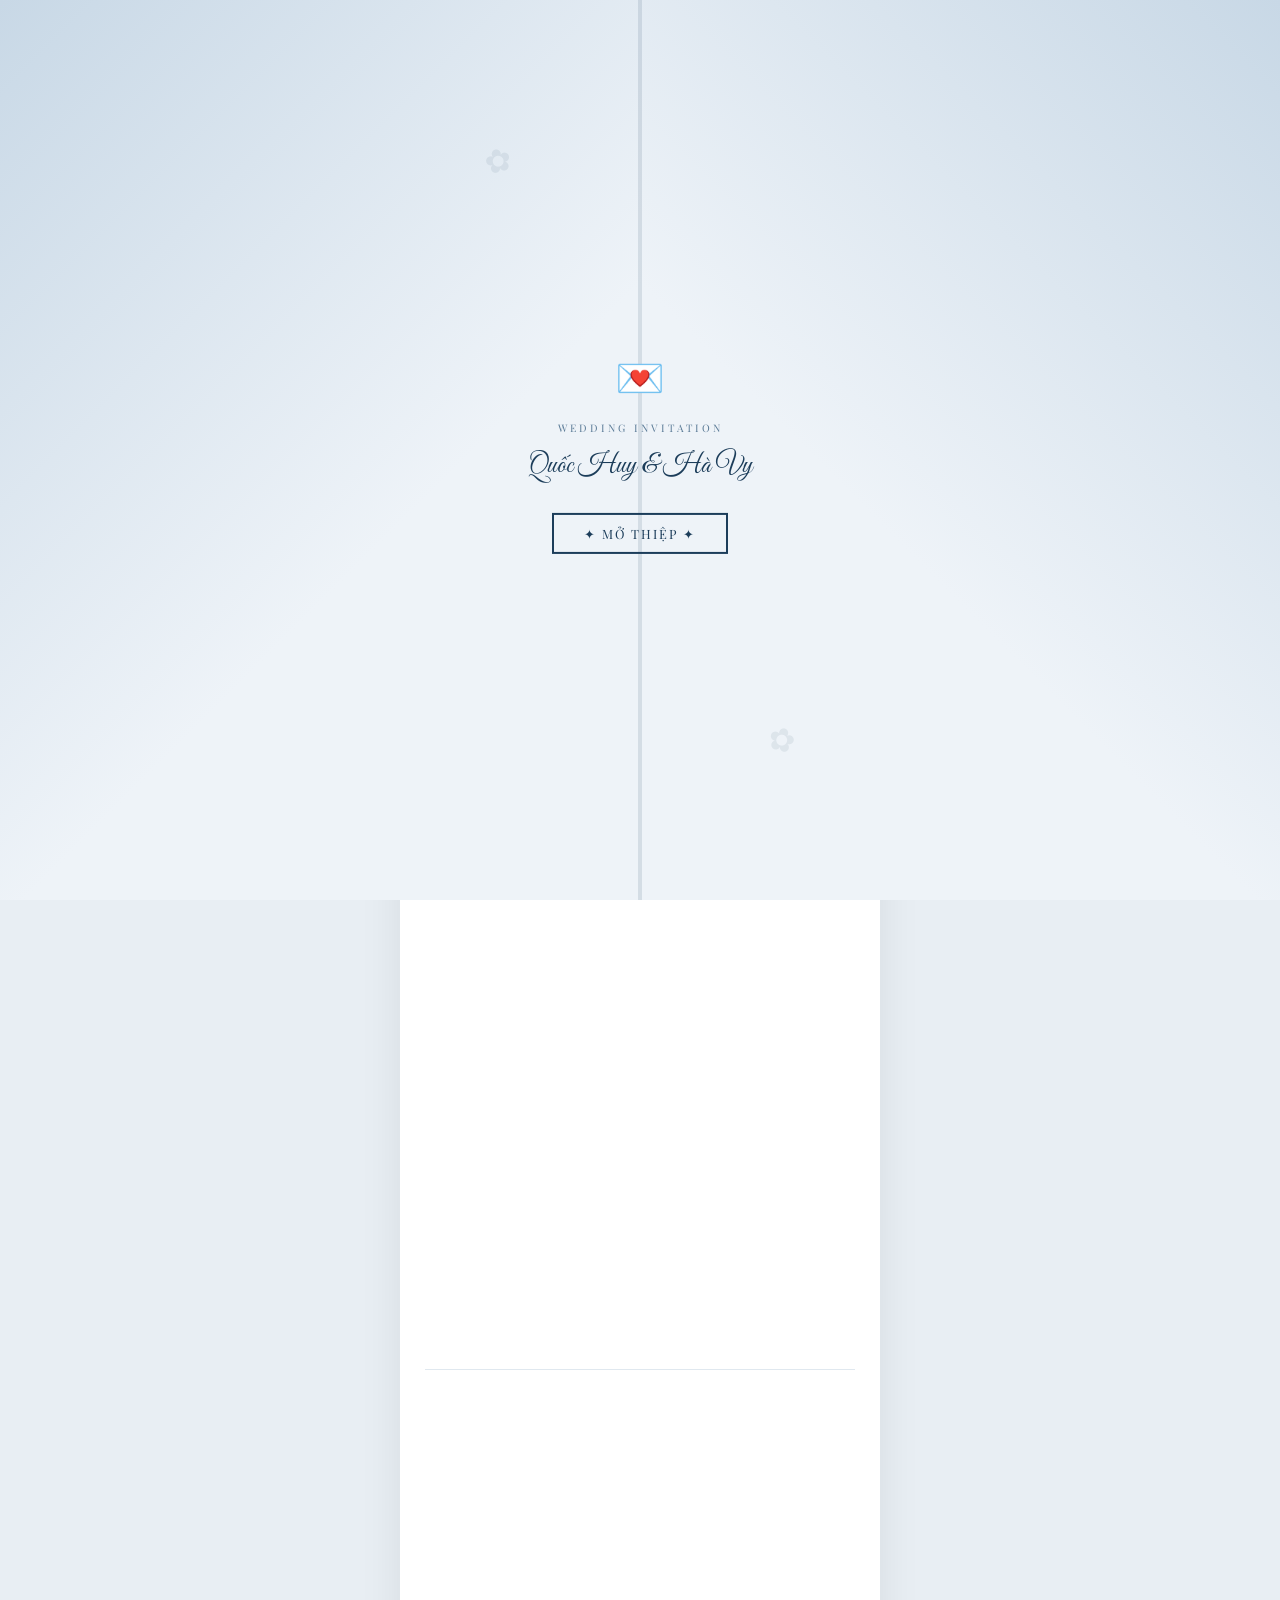
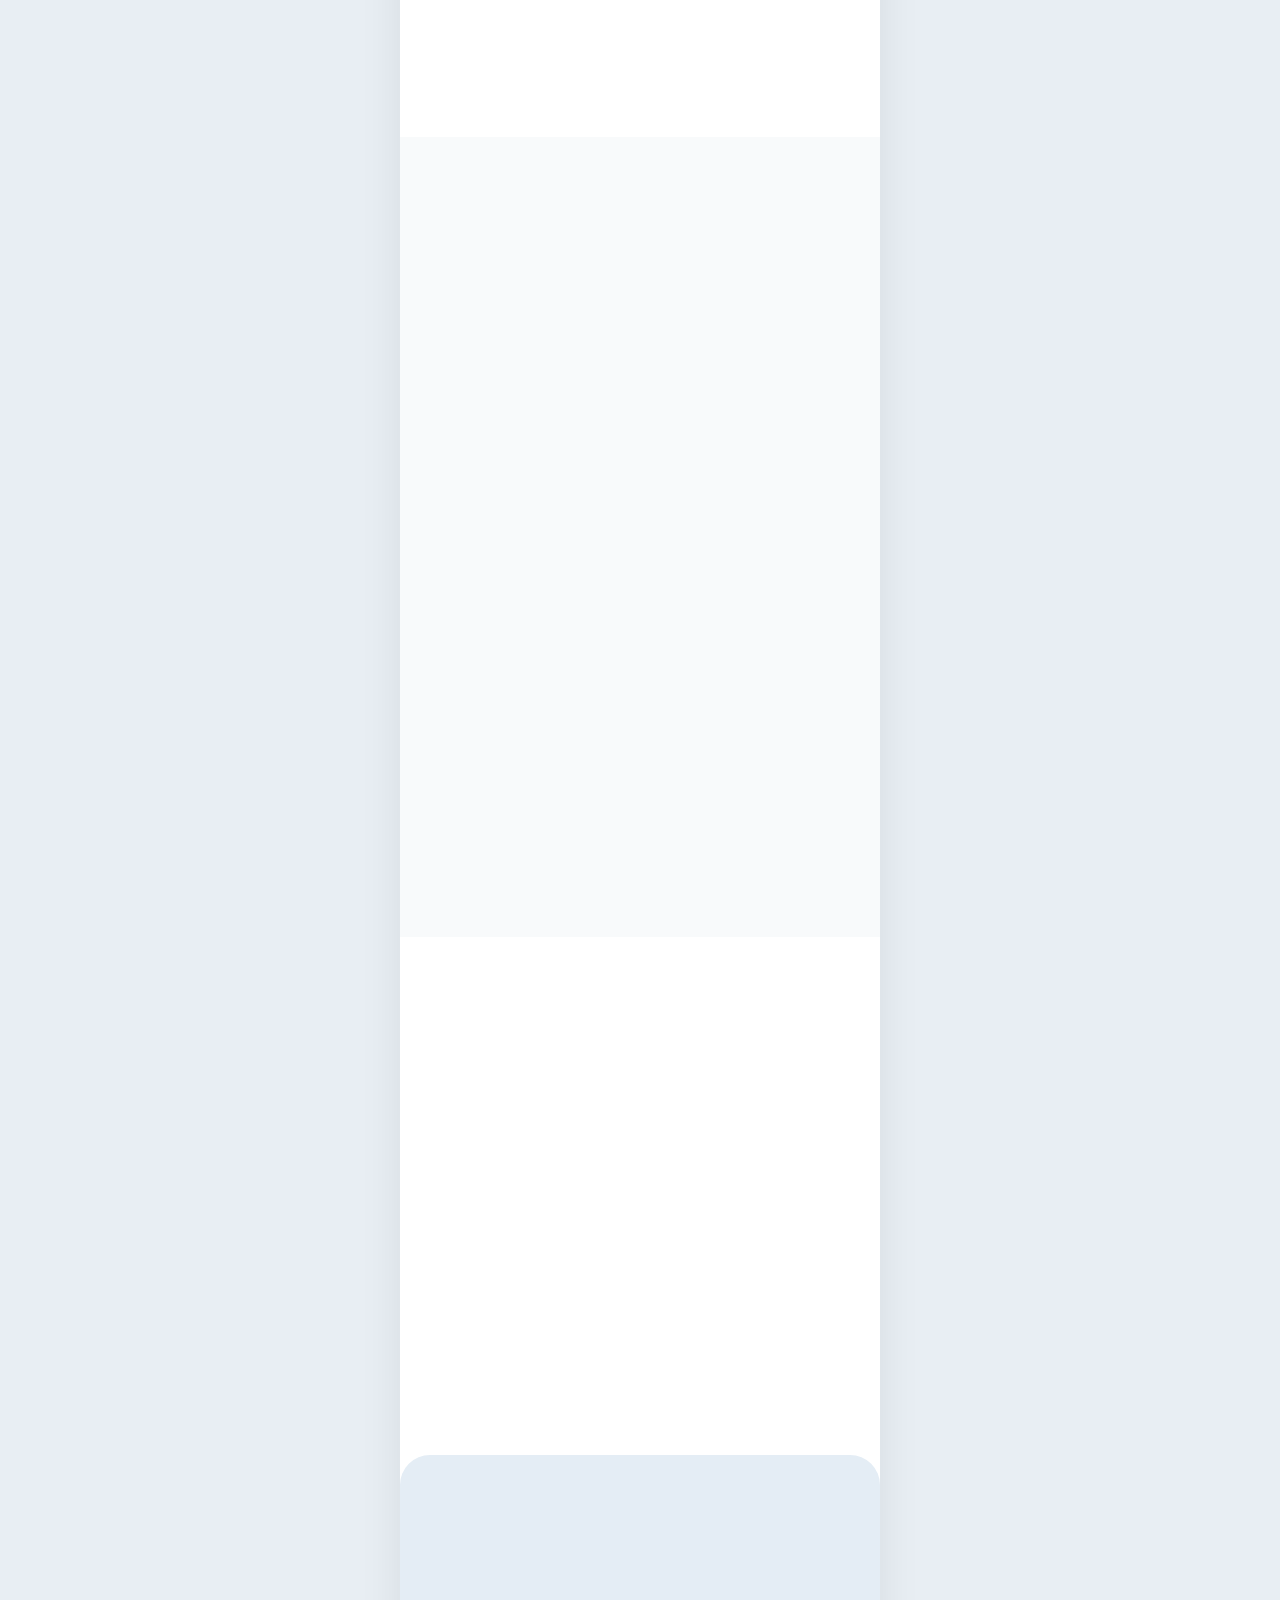
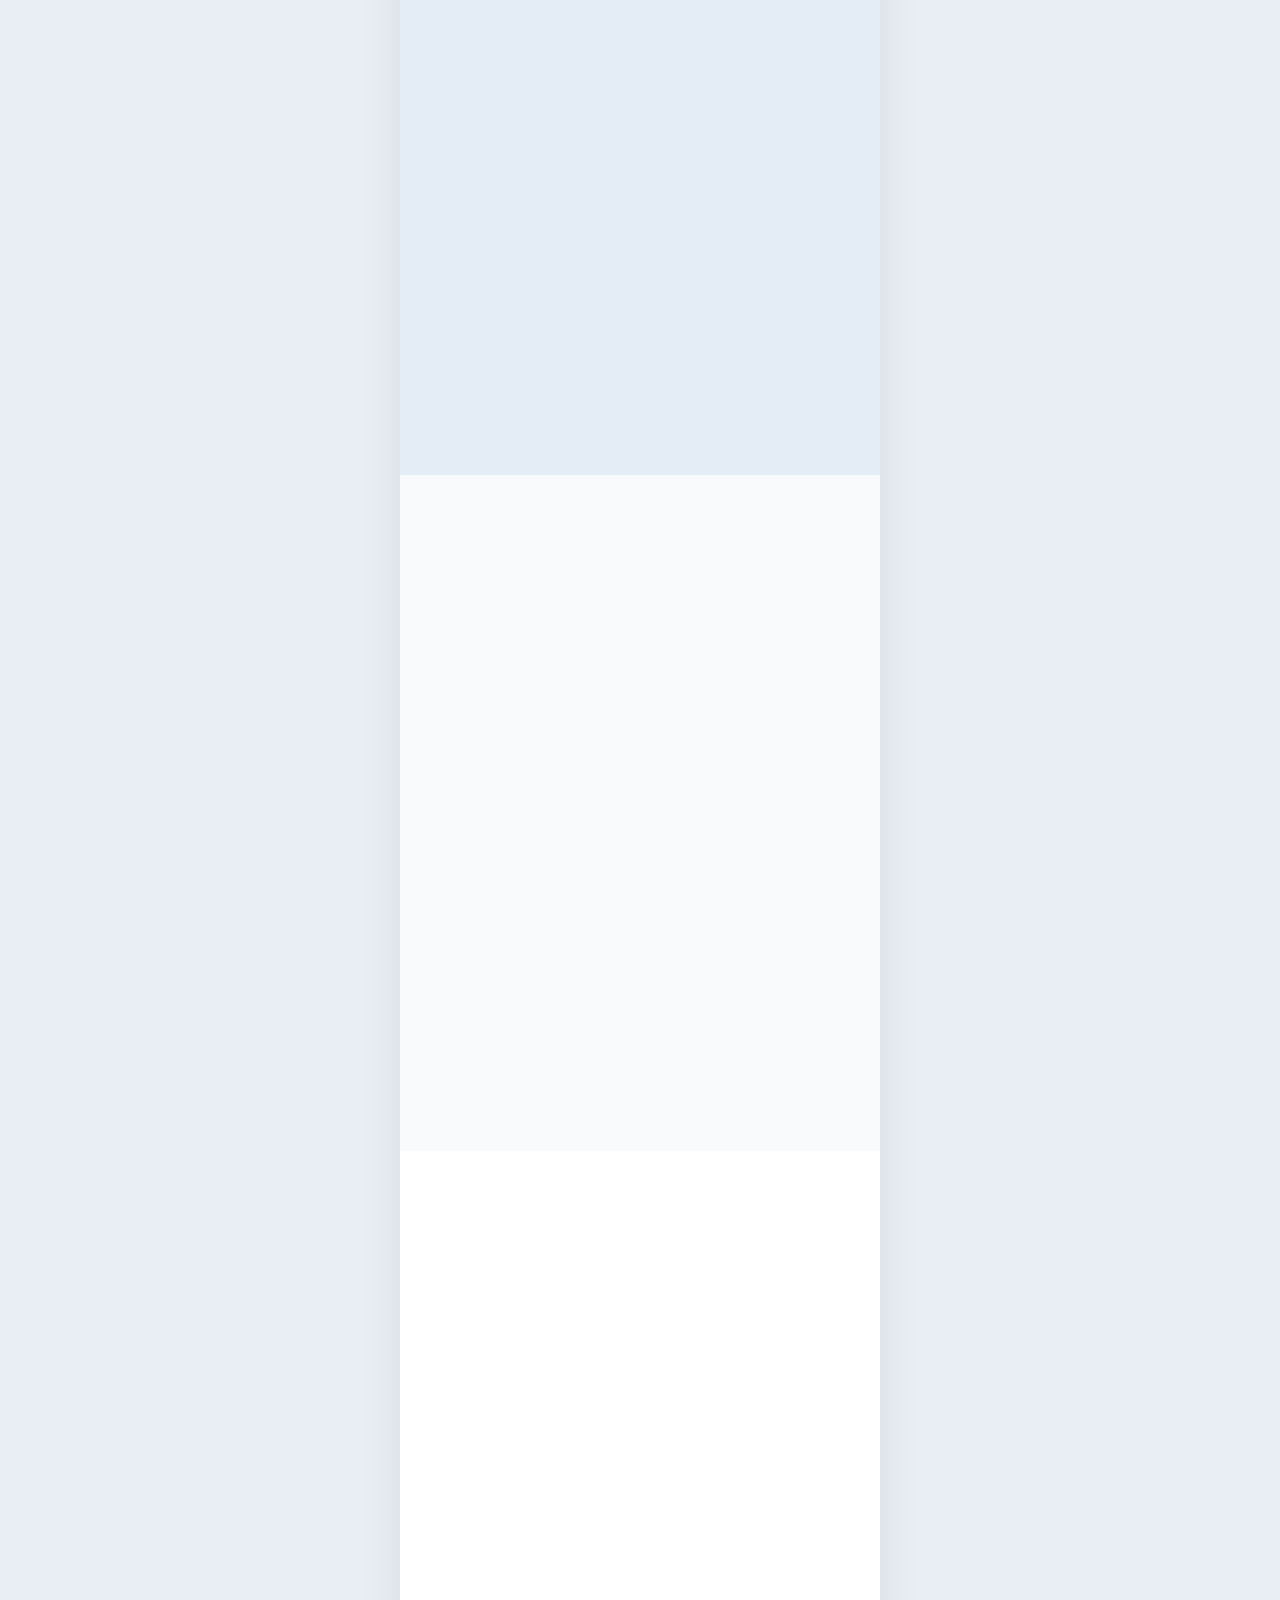
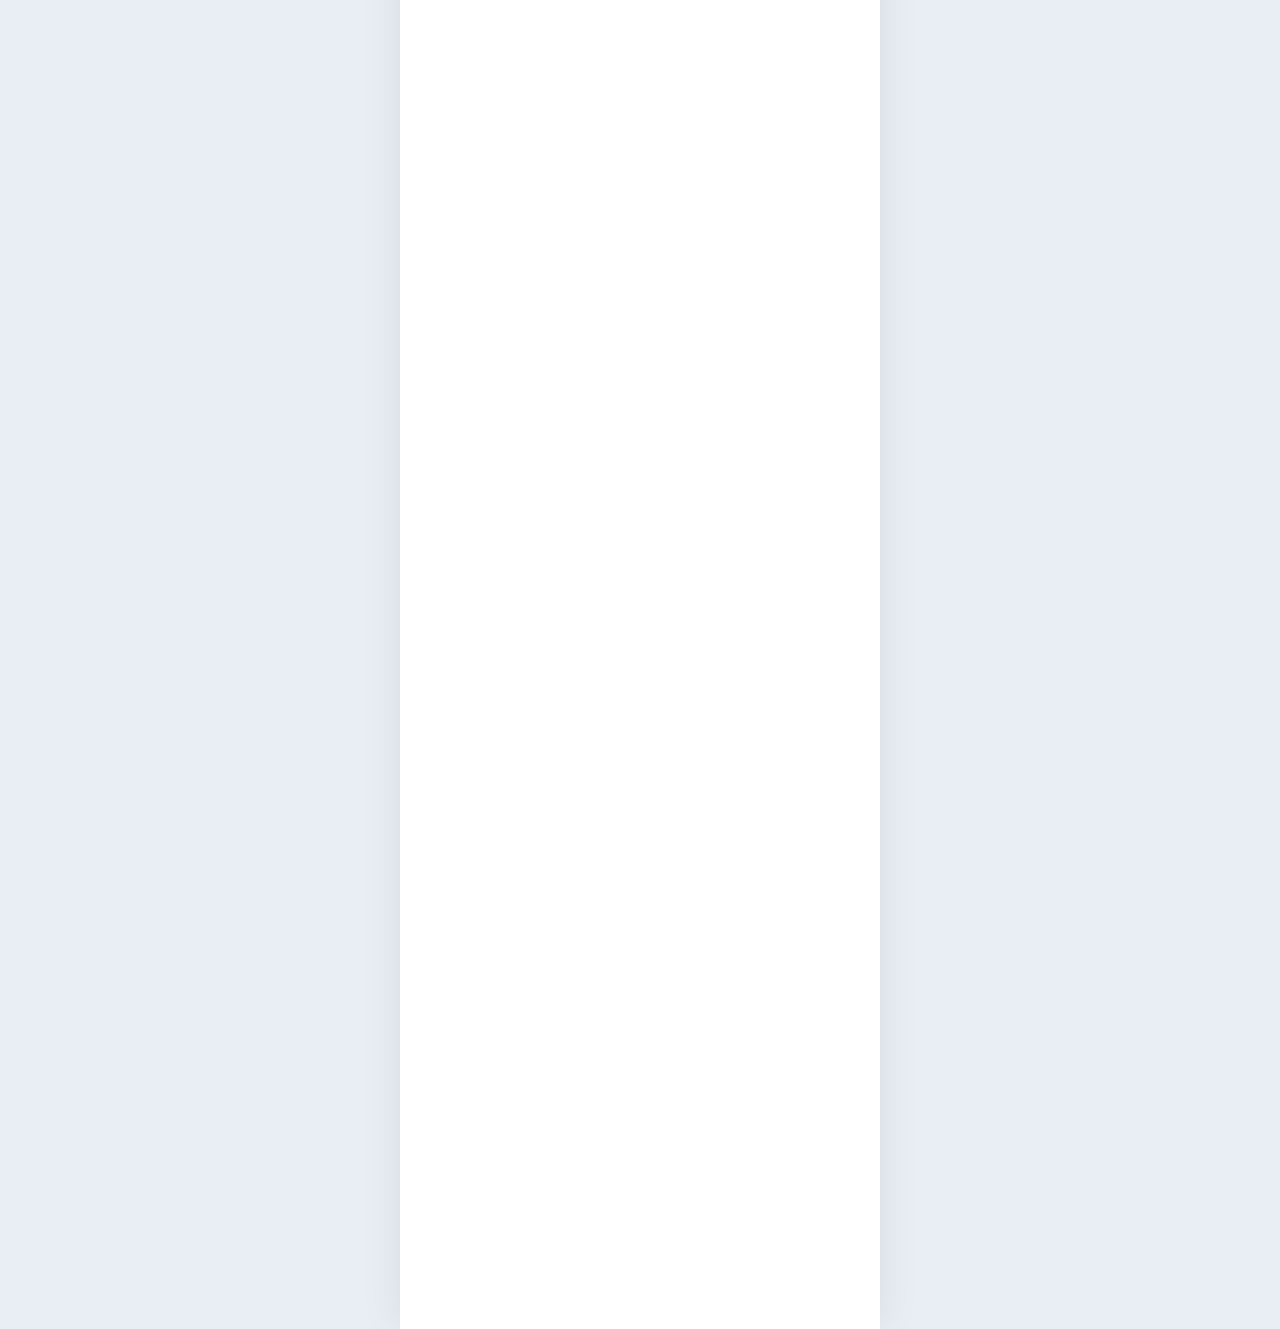
==== commit f1a7f9cb: "mau5update" ====
--- a/index.html
+++ b/index.html
@@ -342,7 +342,7 @@
         }
 
         .hero-photo-frame {
-            width: 50%;
+            width: 70%;
             margin: 0 auto 15px;
             border: 4px solid #dce6ef;
             background: #dce6ef;
@@ -764,15 +764,23 @@
 
         .cal-table .wedding-mark {
             position: relative;
-            color: #1c3d5a;
+            color: #fff;
             font-weight: 700;
-        }
-        .cal-table .wedding-mark::before {
-            content: '♡';
-            position: absolute;
-            top: -2px; right: -2px;
-            font-size: 0.6rem;
-            color: #aaa;
+            background: #1c3d5a;
+            border-radius: 50%;
+            box-shadow: 0 2px 10px rgba(28,61,90,0.35);
+        }
+        .cal-table .wedding-mark::after {
+            content: '❤';
+            display: block;
+            font-size: 0.5rem;
+            line-height: 1;
+            margin-top: -4px;
+            animation: heartPulse 1.5s ease-in-out infinite;
+        }
+        @keyframes heartPulse {
+            0%, 100% { transform: scale(1); }
+            50% { transform: scale(1.4); }
         }
 
         .heart-divider {
@@ -985,15 +993,15 @@
                 <div class="hero-date-row anim d3">
                     <div class="dt-left">
                         <div class="time">16:00</div>
-                        <div class="day">Chủ Nhật & Thứ 2</div>
+                        <div class="day">Thứ Sáu & Thứ Bảy</div>
                     </div>
-                    <div class="dt-center">16&17.02</div>
+                    <div class="dt-center">03&04.04</div>
                     <div class="dt-right">
                         <span>20</span>
-                        <span>25</span>
+                        <span>26</span>
                     </div>
                 </div>
-                <p class="hero-lunar anim d4">(Nhằm Ngày 19 & 20 Tháng 01 Năm Ất Tỵ)</p>
+                <p class="hero-lunar anim d4">(Nhằm Ngày 16 & 17 Tháng 02 Năm Bính Ngọ)</p>
             </div>
         </section>
 
@@ -1056,18 +1064,18 @@
 
             <div class="event-box anim d3" id="event-trai">
                 <h3>LỄ THÀNH HÔN</h3>
-                <p class="ev-time">CHỦ NHẬT & THỨ 2 | 16H00</p>
-                <p class="ev-date">16 & 17 . 02 . 2025</p>
-                <p class="ev-lunar">(Tức Ngày 19 & 20 Tháng 01 Năm Ất Tỵ)</p>
+                <p class="ev-time">THỨ SÁU & THỨ BẢY | 16H00</p>
+                <p class="ev-date">03 & 04 . 04 . 2026</p>
+                <p class="ev-lunar">(Tức Ngày 16 & 17 Tháng 02 Năm Bính Ngọ)</p>
                 <p style="font-size:0.82rem; margin-top:10px; color:#2d5070;">📍 Thôn 2 Hương Ngải, Xã Tây Phương, TP Hà Nội</p>
                 <button class="btn-rsvp" style="margin-top:15px" onclick="document.getElementById('rsvpSection').scrollIntoView({behavior:'smooth'})">XÁC NHẬN THAM DỰ</button>
             </div>
 
             <div class="event-box" id="event-gai" style="display:none;">
                 <h3>LỄ VU QUY</h3>
-                <p class="ev-time">CHỦ NHẬT & THỨ 2 | 16H00</p>
-                <p class="ev-date">16 & 17 . 02 . 2025</p>
-                <p class="ev-lunar">(Tức Ngày 19 & 20 Tháng 01 Năm Ất Tỵ)</p>
+                <p class="ev-time">THỨ SÁU & THỨ BẢY | 16H00</p>
+                <p class="ev-date">03 & 04 . 04 . 2026</p>
+                <p class="ev-lunar">(Tức Ngày 16 & 17 Tháng 02 Năm Bính Ngọ)</p>
                 <p style="font-size:0.82rem; margin-top:10px; color:#2d5070;">📍 Bình Xá, Xã Tây Phương, TP Hà Nội</p>
                 <button class="btn-rsvp" style="margin-top:15px" onclick="document.getElementById('rsvpSection').scrollIntoView({behavior:'smooth'})">XÁC NHẬN THAM DỰ</button>
             </div>
@@ -1077,7 +1085,7 @@
         <section class="calendar-section">
             <div class="cal-title anim">
                 SAVE THE DATE
-                <span>THÁNG 2 - 2025</span>
+                <span>THÁNG 4 - 2026</span>
             </div>
 
             <table class="cal-table anim d1">
@@ -1085,11 +1093,11 @@
                     <tr><th>T2</th><th>T3</th><th>T4</th><th>T5</th><th>T6</th><th>T7</th><th>CN</th></tr>
                 </thead>
                 <tbody>
-                    <tr><td></td><td></td><td></td><td></td><td></td><td>1</td><td class="sunday">2</td></tr>
-                    <tr><td>3</td><td>4</td><td>5</td><td>6</td><td>7</td><td>8</td><td class="sunday">9</td></tr>
-                    <tr><td>10</td><td>11</td><td>12</td><td>13</td><td>14</td><td>15</td><td class="sunday wedding-mark">16</td></tr>
-                    <tr><td class="wedding-mark">17</td><td>18</td><td>19</td><td>20</td><td>21</td><td>22</td><td class="sunday">23</td></tr>
-                    <tr><td>24</td><td>25</td><td>26</td><td>27</td><td>28</td><td></td><td></td></tr>
+                    <tr><td></td><td></td><td>1</td><td>2</td><td class="wedding-mark">3</td><td class="wedding-mark">4</td><td class="sunday">5</td></tr>
+                    <tr><td>6</td><td>7</td><td>8</td><td>9</td><td>10</td><td>11</td><td class="sunday">12</td></tr>
+                    <tr><td>13</td><td>14</td><td>15</td><td>16</td><td>17</td><td>18</td><td class="sunday">19</td></tr>
+                    <tr><td>20</td><td>21</td><td>22</td><td>23</td><td>24</td><td>25</td><td class="sunday">26</td></tr>
+                    <tr><td>27</td><td>28</td><td>29</td><td>30</td><td></td><td></td><td></td></tr>
                 </tbody>
             </table>
 
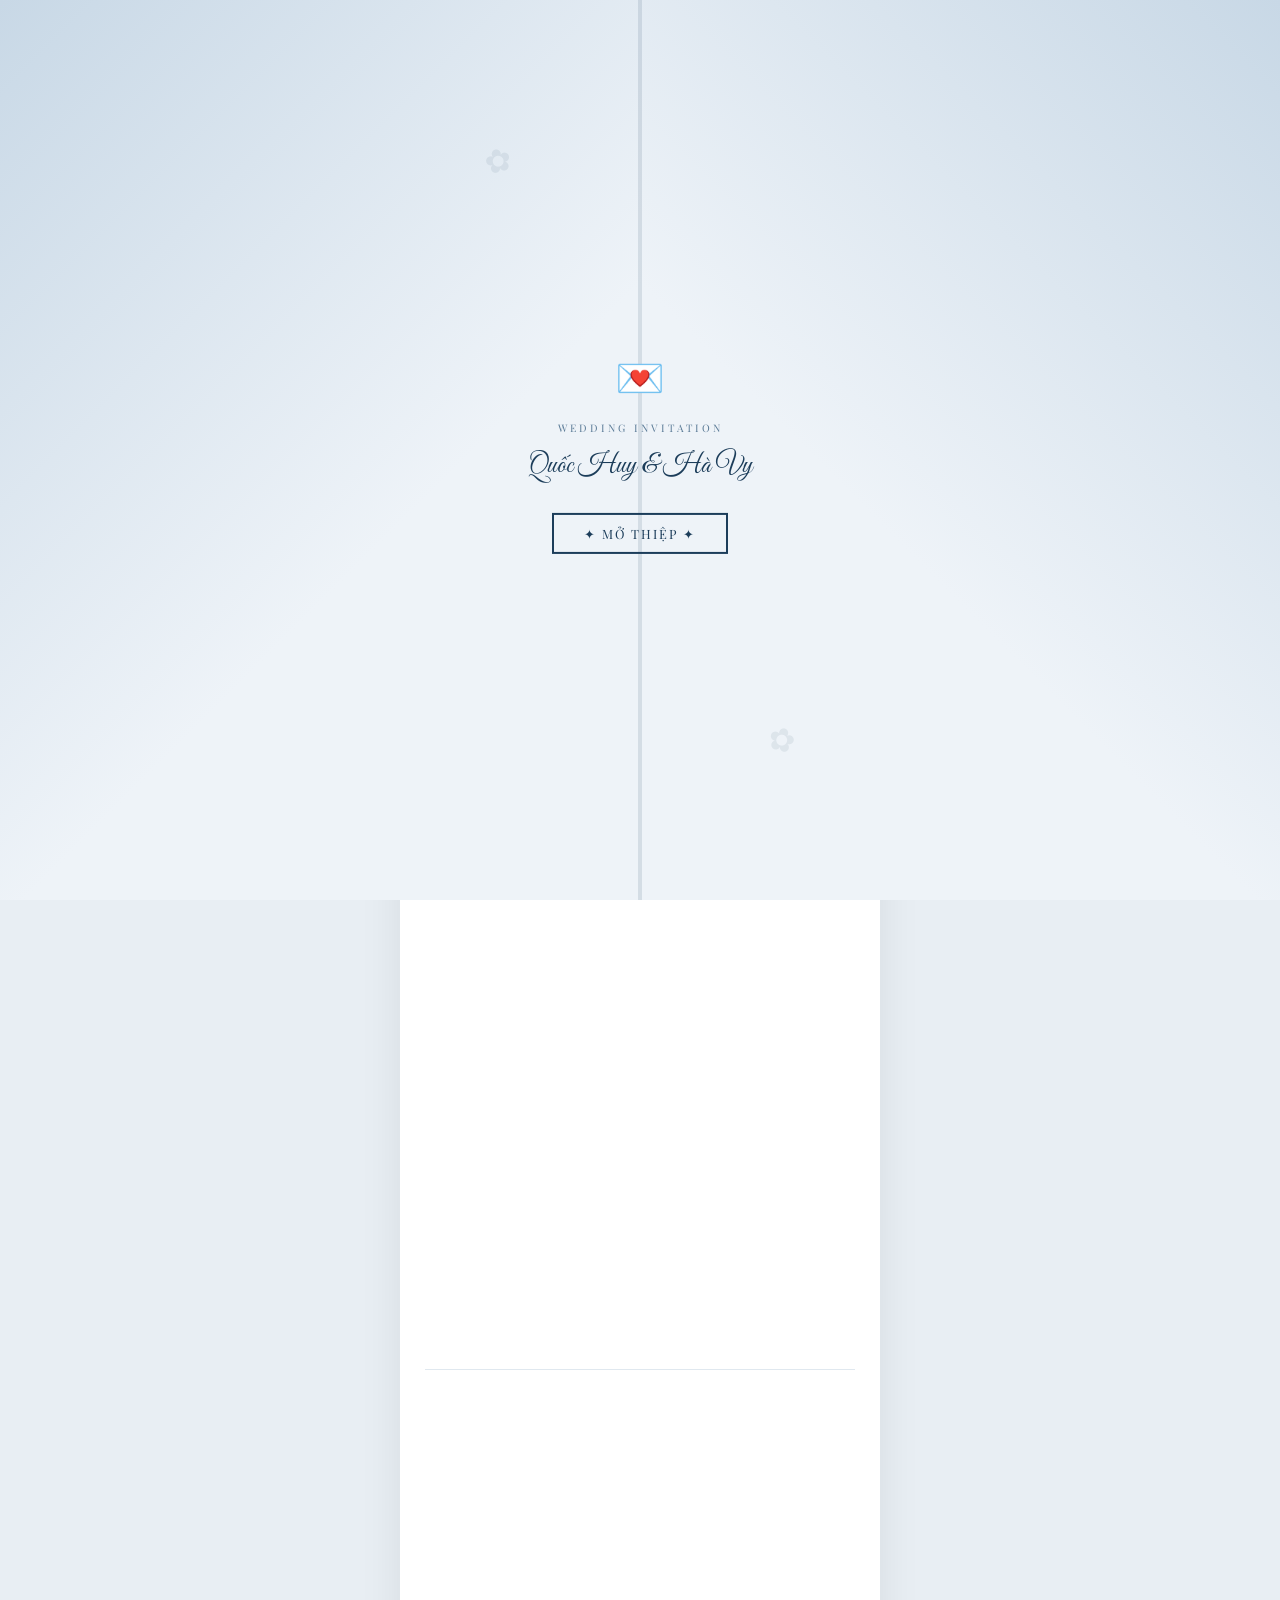
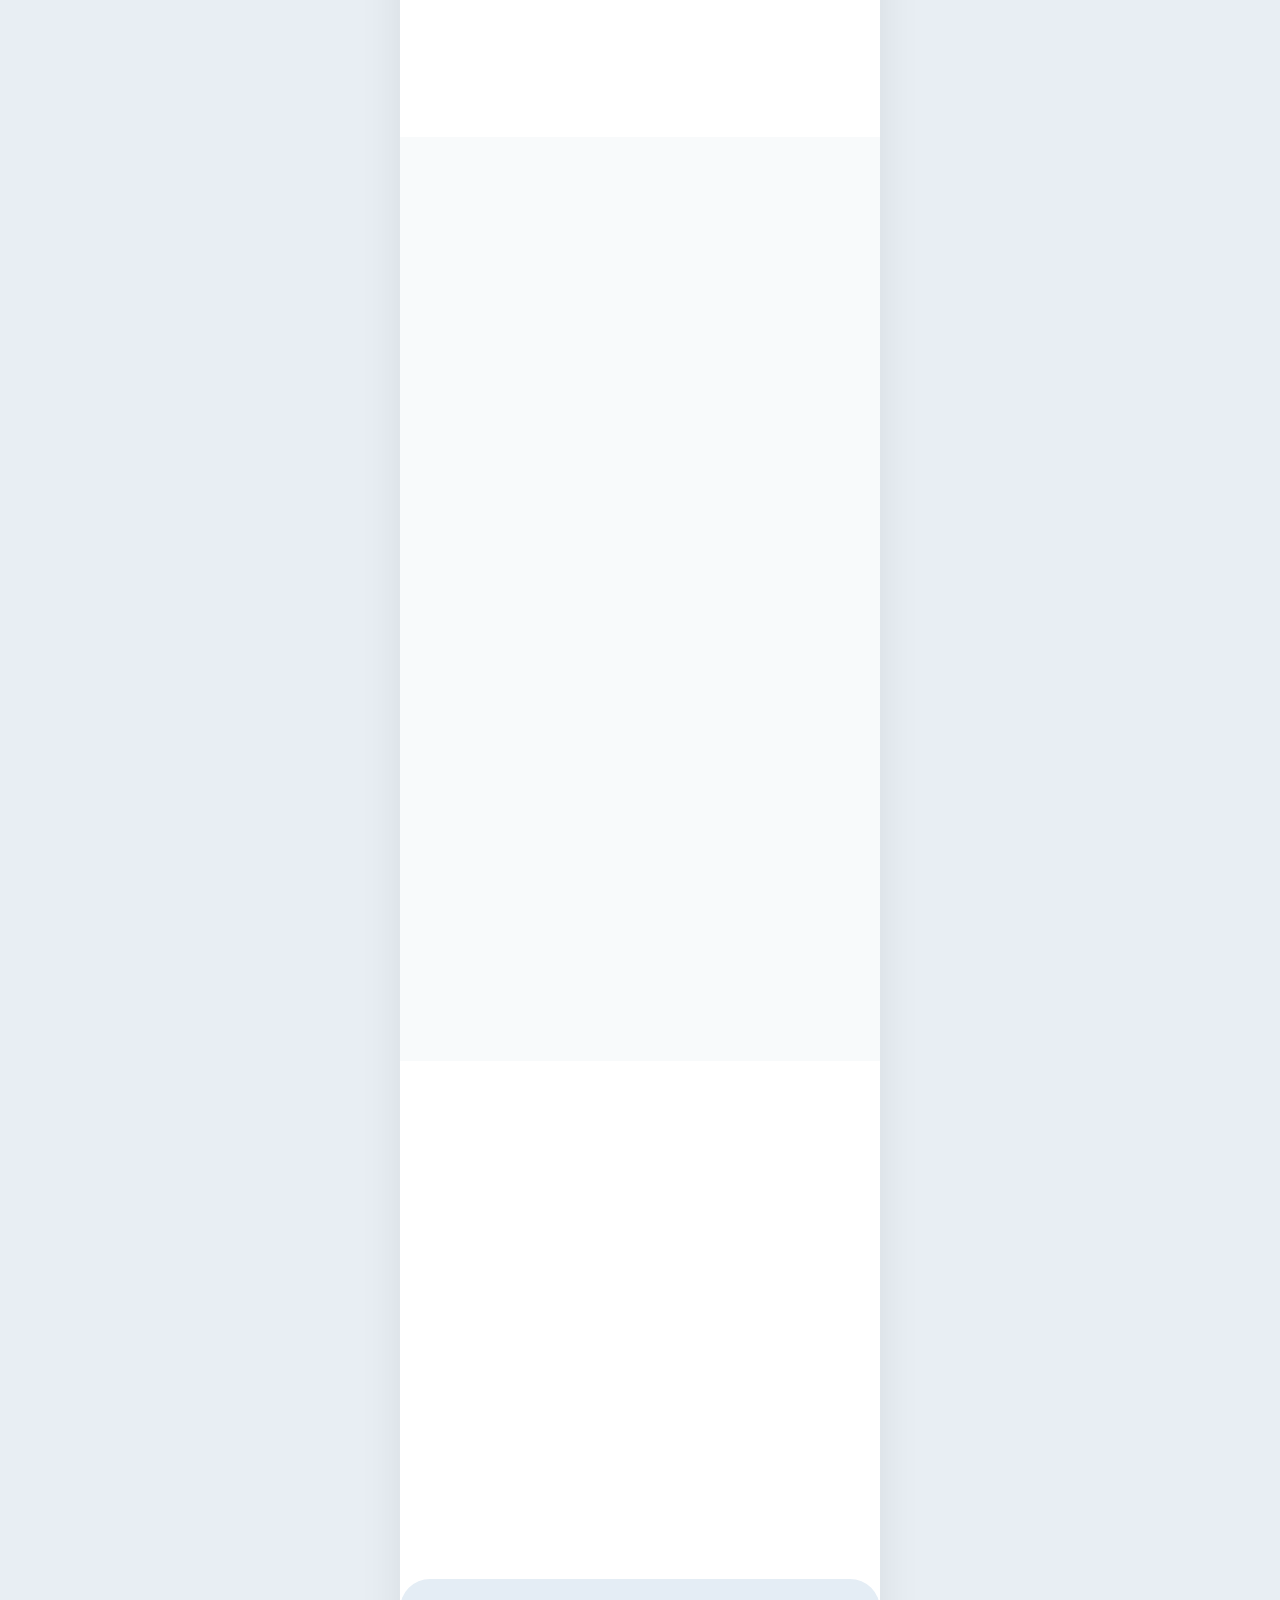
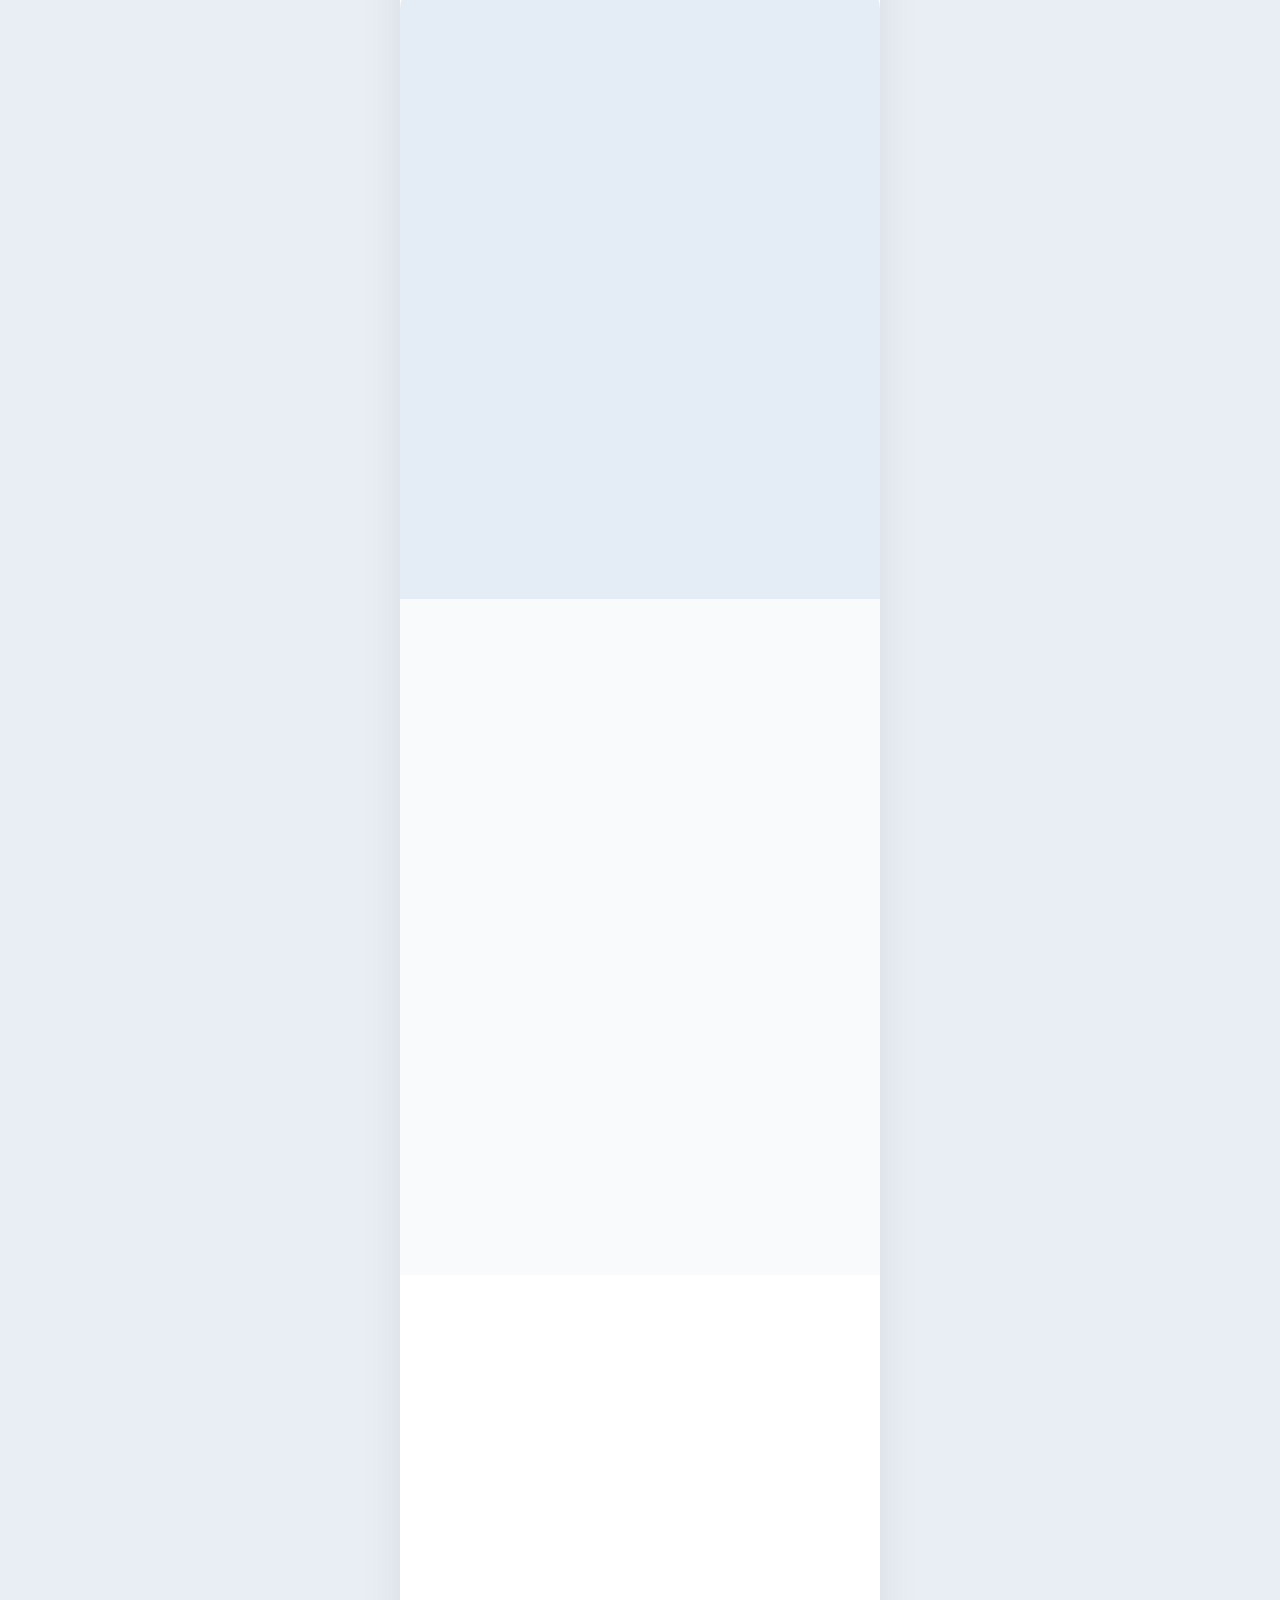
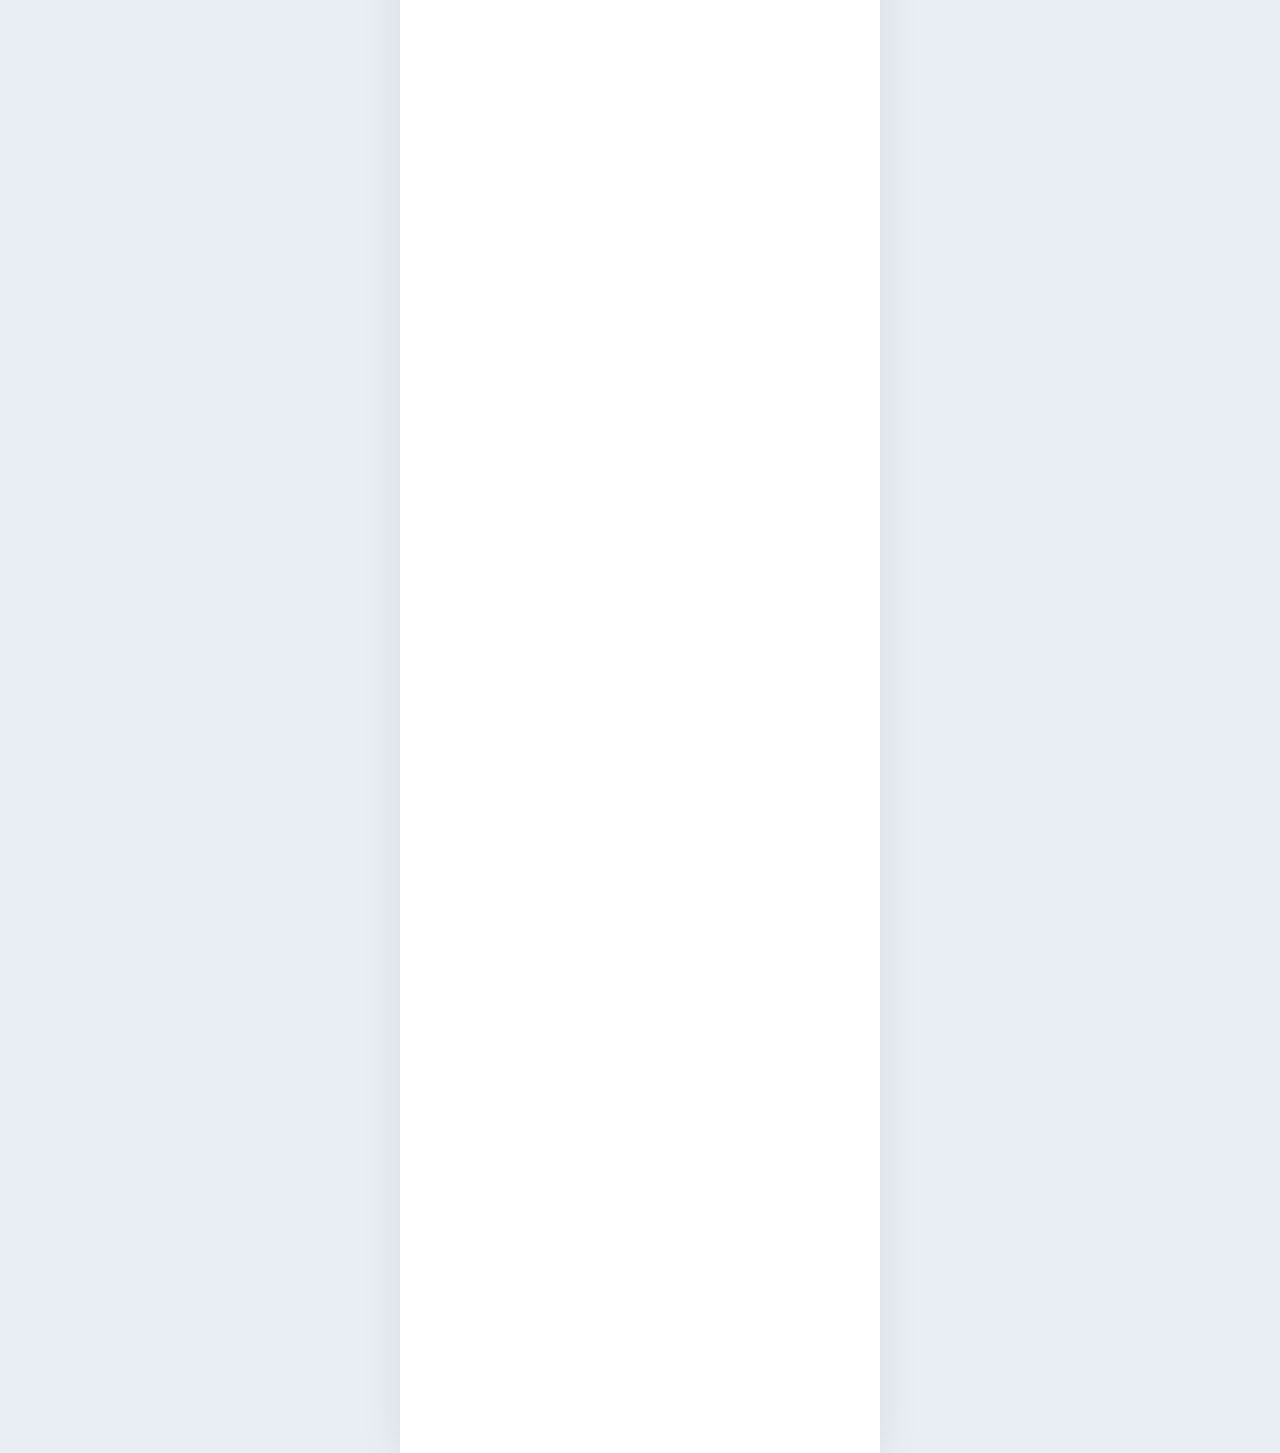
==== commit d698a16f: "mau5update" ====
--- a/index.html
+++ b/index.html
@@ -962,9 +962,60 @@
             .dt-center { font-size: 1.6rem; }
             .parent-card .info .person-name { font-size: 1.8rem; }
         }
+
+        /* ==========================================
+           MUSIC TOGGLE BUTTON
+           ========================================== */
+        .music-btn {
+            position: fixed;
+            bottom: 25px;
+            right: 25px;
+            width: 48px;
+            height: 48px;
+            border-radius: 50%;
+            background: #1c3d5a;
+            border: 2px solid rgba(255,255,255,0.3);
+            color: #fff;
+            font-size: 1.2rem;
+            cursor: pointer;
+            z-index: 9998;
+            display: flex;
+            align-items: center;
+            justify-content: center;
+            box-shadow: 0 4px 15px rgba(28,61,90,0.4);
+            transition: all 0.3s ease;
+            opacity: 0;
+            pointer-events: none;
+        }
+        .music-btn.visible {
+            opacity: 1;
+            pointer-events: auto;
+        }
+        .music-btn:hover {
+            transform: scale(1.1);
+            box-shadow: 0 6px 20px rgba(28,61,90,0.5);
+        }
+        .music-btn.playing .music-icon {
+            animation: musicSpin 2s linear infinite;
+        }
+        .music-btn.muted {
+            background: rgba(28,61,90,0.5);
+        }
+        @keyframes musicSpin {
+            from { transform: rotate(0deg); }
+            to { transform: rotate(360deg); }
+        }
     </style>
 </head>
 <body>
+    <!-- BACKGROUND MUSIC -->
+    <audio id="bgMusic" loop preload="auto">
+        <source src="audio/Duc.Phuc-Hon.Ca.Yeu.mp3" type="audio/mpeg">
+    </audio>
+    <button class="music-btn" id="musicBtn" title="Bật/Tắt nhạc">
+        <span class="music-icon">🎵</span>
+    </button>
+
     <!-- INTRO OVERLAY – Click để mở thiệp -->
     <div class="intro-overlay" id="introOverlay">
         <div class="panel panel-left"></div>
@@ -992,7 +1043,7 @@
 
                 <div class="hero-date-row anim d3">
                     <div class="dt-left">
-                        <div class="time">16:00</div>
+                        <div class="time">14h & 12h</div>
                         <div class="day">Thứ Sáu & Thứ Bảy</div>
                     </div>
                     <div class="dt-center">03&04.04</div>
@@ -1064,19 +1115,33 @@
 
             <div class="event-box anim d3" id="event-trai">
                 <h3>LỄ THÀNH HÔN</h3>
-                <p class="ev-time">THỨ SÁU & THỨ BẢY | 16H00</p>
                 <p class="ev-date">03 & 04 . 04 . 2026</p>
                 <p class="ev-lunar">(Tức Ngày 16 & 17 Tháng 02 Năm Bính Ngọ)</p>
-                <p style="font-size:0.82rem; margin-top:10px; color:#2d5070;">📍 Thôn 2 Hương Ngải, Xã Tây Phương, TP Hà Nội</p>
+                <div style="margin:15px 0; border-top:1px solid rgba(28,61,90,0.15); padding-top:15px;">
+                    <p style="font-size:0.88rem; font-weight:600; margin-bottom:5px;">🍽 Thứ Sáu, 03/04 – 16H00</p>
+                    <p style="font-size:0.82rem; color:#456; font-style:italic;">Bữa cơm thân mật</p>
+                </div>
+                <div style="margin-bottom:15px; border-top:1px solid rgba(28,61,90,0.15); padding-top:15px;">
+                    <p style="font-size:0.88rem; font-weight:600; margin-bottom:5px;">💒 Thứ Bảy, 04/04 – 12H00</p>
+                    <p style="font-size:0.82rem; color:#456; font-style:italic;">Lễ đón dâu</p>
+                </div>
+                <p style="font-size:0.82rem; color:#2d5070;">📍 Thôn 2 Hương Ngải, Xã Tây Phương, TP Hà Nội</p>
                 <button class="btn-rsvp" style="margin-top:15px" onclick="document.getElementById('rsvpSection').scrollIntoView({behavior:'smooth'})">XÁC NHẬN THAM DỰ</button>
             </div>
 
             <div class="event-box" id="event-gai" style="display:none;">
                 <h3>LỄ VU QUY</h3>
-                <p class="ev-time">THỨ SÁU & THỨ BẢY | 16H00</p>
                 <p class="ev-date">03 & 04 . 04 . 2026</p>
                 <p class="ev-lunar">(Tức Ngày 16 & 17 Tháng 02 Năm Bính Ngọ)</p>
-                <p style="font-size:0.82rem; margin-top:10px; color:#2d5070;">📍 Bình Xá, Xã Tây Phương, TP Hà Nội</p>
+                <div style="margin:15px 0; border-top:1px solid rgba(28,61,90,0.15); padding-top:15px;">
+                    <p style="font-size:0.88rem; font-weight:600; margin-bottom:5px;">🍽 Thứ Sáu, 03/04 – 14H00</p>
+                    <p style="font-size:0.82rem; color:#456; font-style:italic;">Bữa cơm thân mật</p>
+                </div>
+                <div style="margin-bottom:15px; border-top:1px solid rgba(28,61,90,0.15); padding-top:15px;">
+                    <p style="font-size:0.88rem; font-weight:600; margin-bottom:5px;">💒 Thứ Bảy, 04/04 – 12H00</p>
+                    <p style="font-size:0.82rem; color:#456; font-style:italic;">Lễ Vu Quy</p>
+                </div>
+                <p style="font-size:0.82rem; color:#2d5070;">📍 Bình Xá, Xã Tây Phương, TP Hà Nội</p>
                 <button class="btn-rsvp" style="margin-top:15px" onclick="document.getElementById('rsvpSection').scrollIntoView({behavior:'smooth'})">XÁC NHẬN THAM DỰ</button>
             </div>
         </section>
@@ -1217,6 +1282,18 @@
                 if (intro.classList.contains('opened')) return;
                 intro.classList.add('opened');
 
+                // Play background music
+                const bgMusic = document.getElementById('bgMusic');
+                const musicBtn = document.getElementById('musicBtn');
+                if (bgMusic) {
+                    bgMusic.volume = 0.5;
+                    bgMusic.play().then(() => {
+                        musicBtn.classList.add('visible', 'playing');
+                    }).catch(() => {
+                        musicBtn.classList.add('visible', 'muted');
+                    });
+                }
+
                 // Hide overlay after animation completes
                 setTimeout(() => {
                     intro.style.display = 'none';
@@ -1226,6 +1303,23 @@
 
             if (openBtn) openBtn.addEventListener('click', openEnvelope);
             if (intro) intro.addEventListener('click', openEnvelope);
+
+            // Music toggle
+            const musicBtn = document.getElementById('musicBtn');
+            const bgMusic = document.getElementById('bgMusic');
+            if (musicBtn && bgMusic) {
+                musicBtn.addEventListener('click', () => {
+                    if (bgMusic.paused) {
+                        bgMusic.play();
+                        musicBtn.classList.remove('muted');
+                        musicBtn.classList.add('playing');
+                    } else {
+                        bgMusic.pause();
+                        musicBtn.classList.remove('playing');
+                        musicBtn.classList.add('muted');
+                    }
+                });
+            }
         });
 
         // Tab switching function
